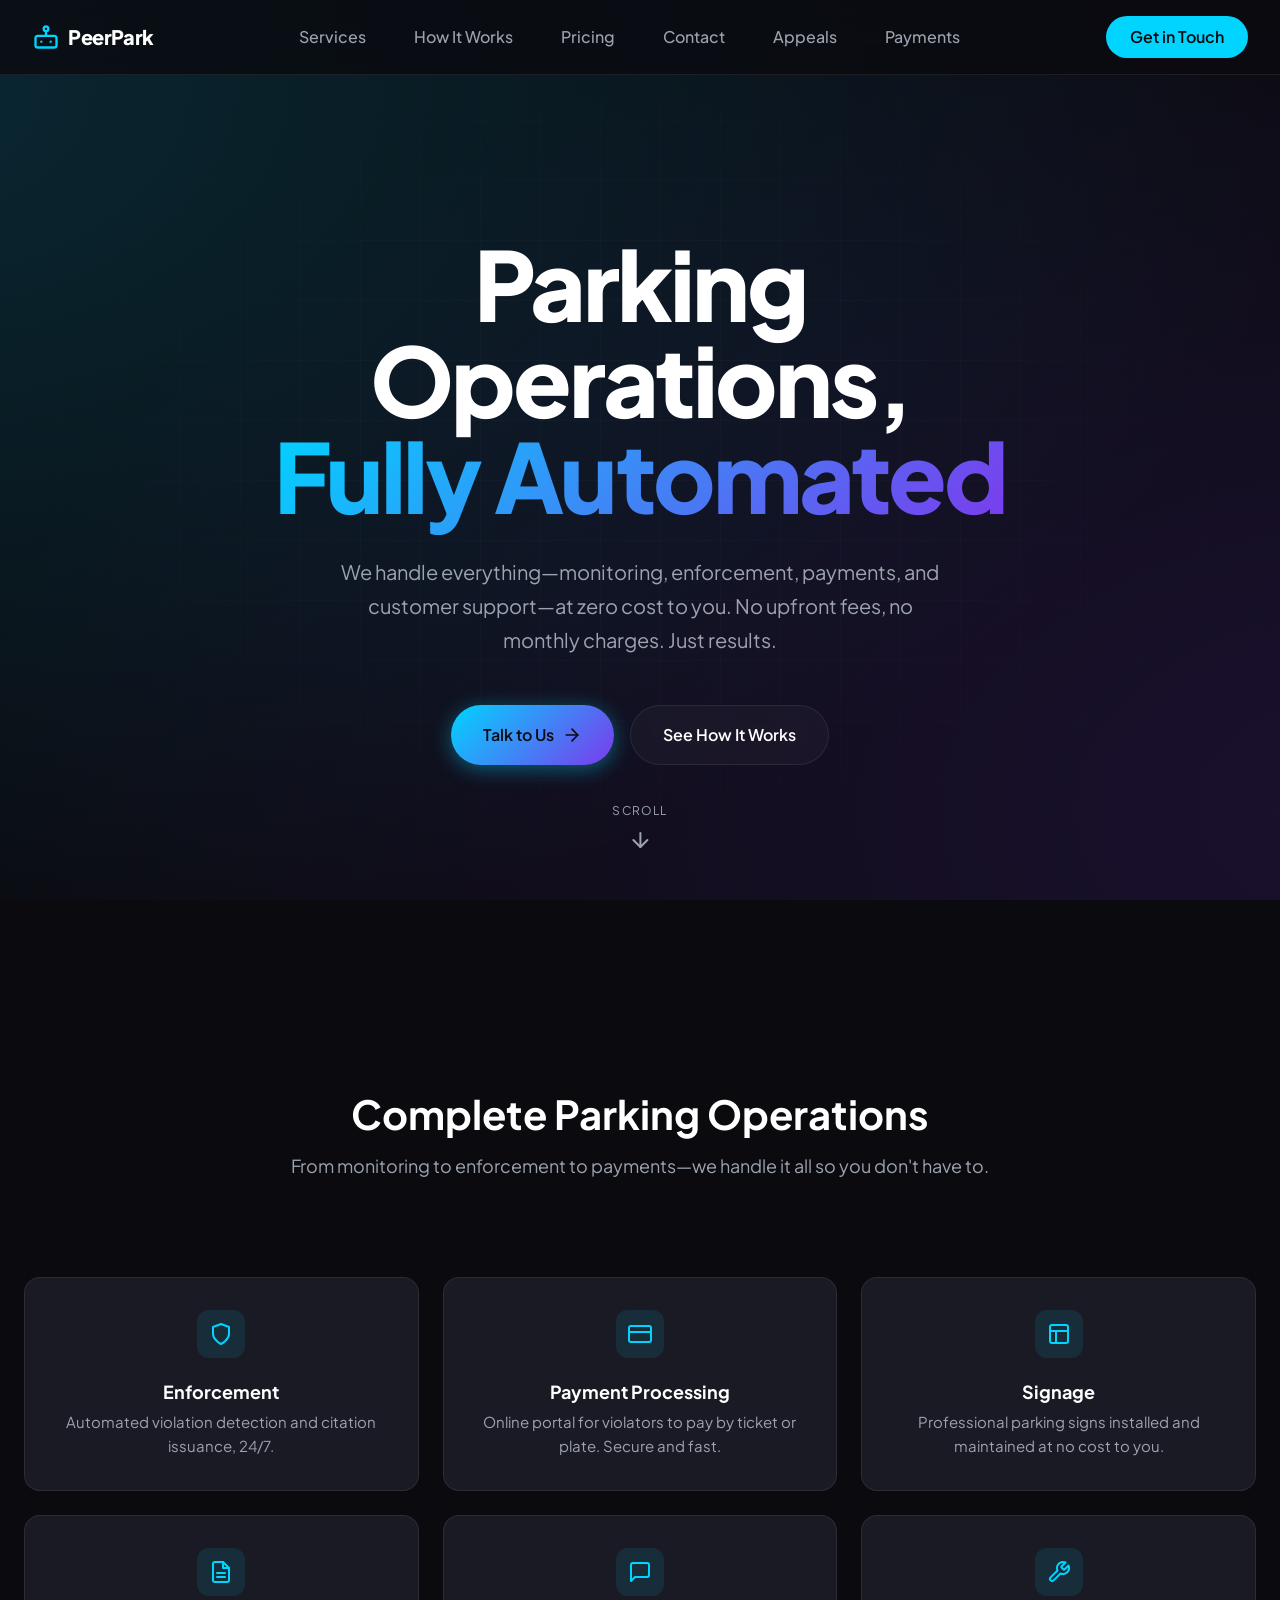
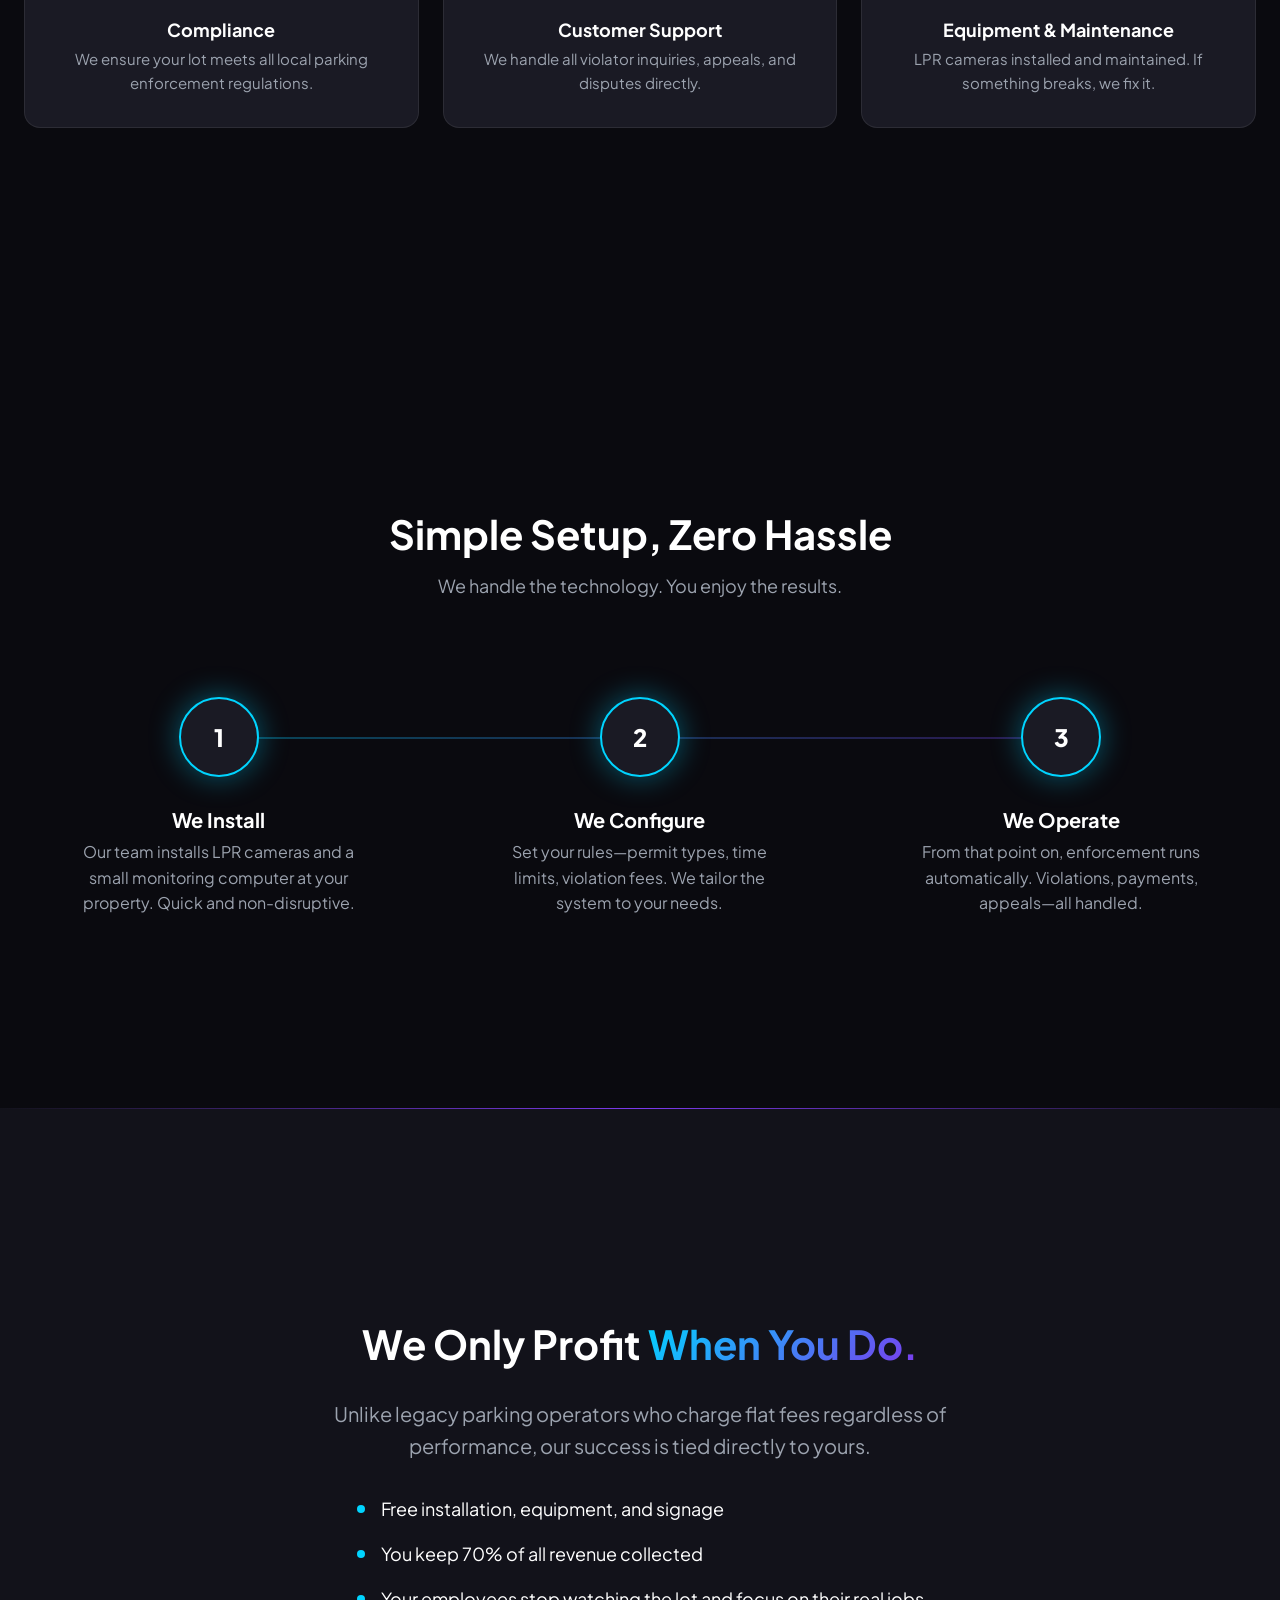
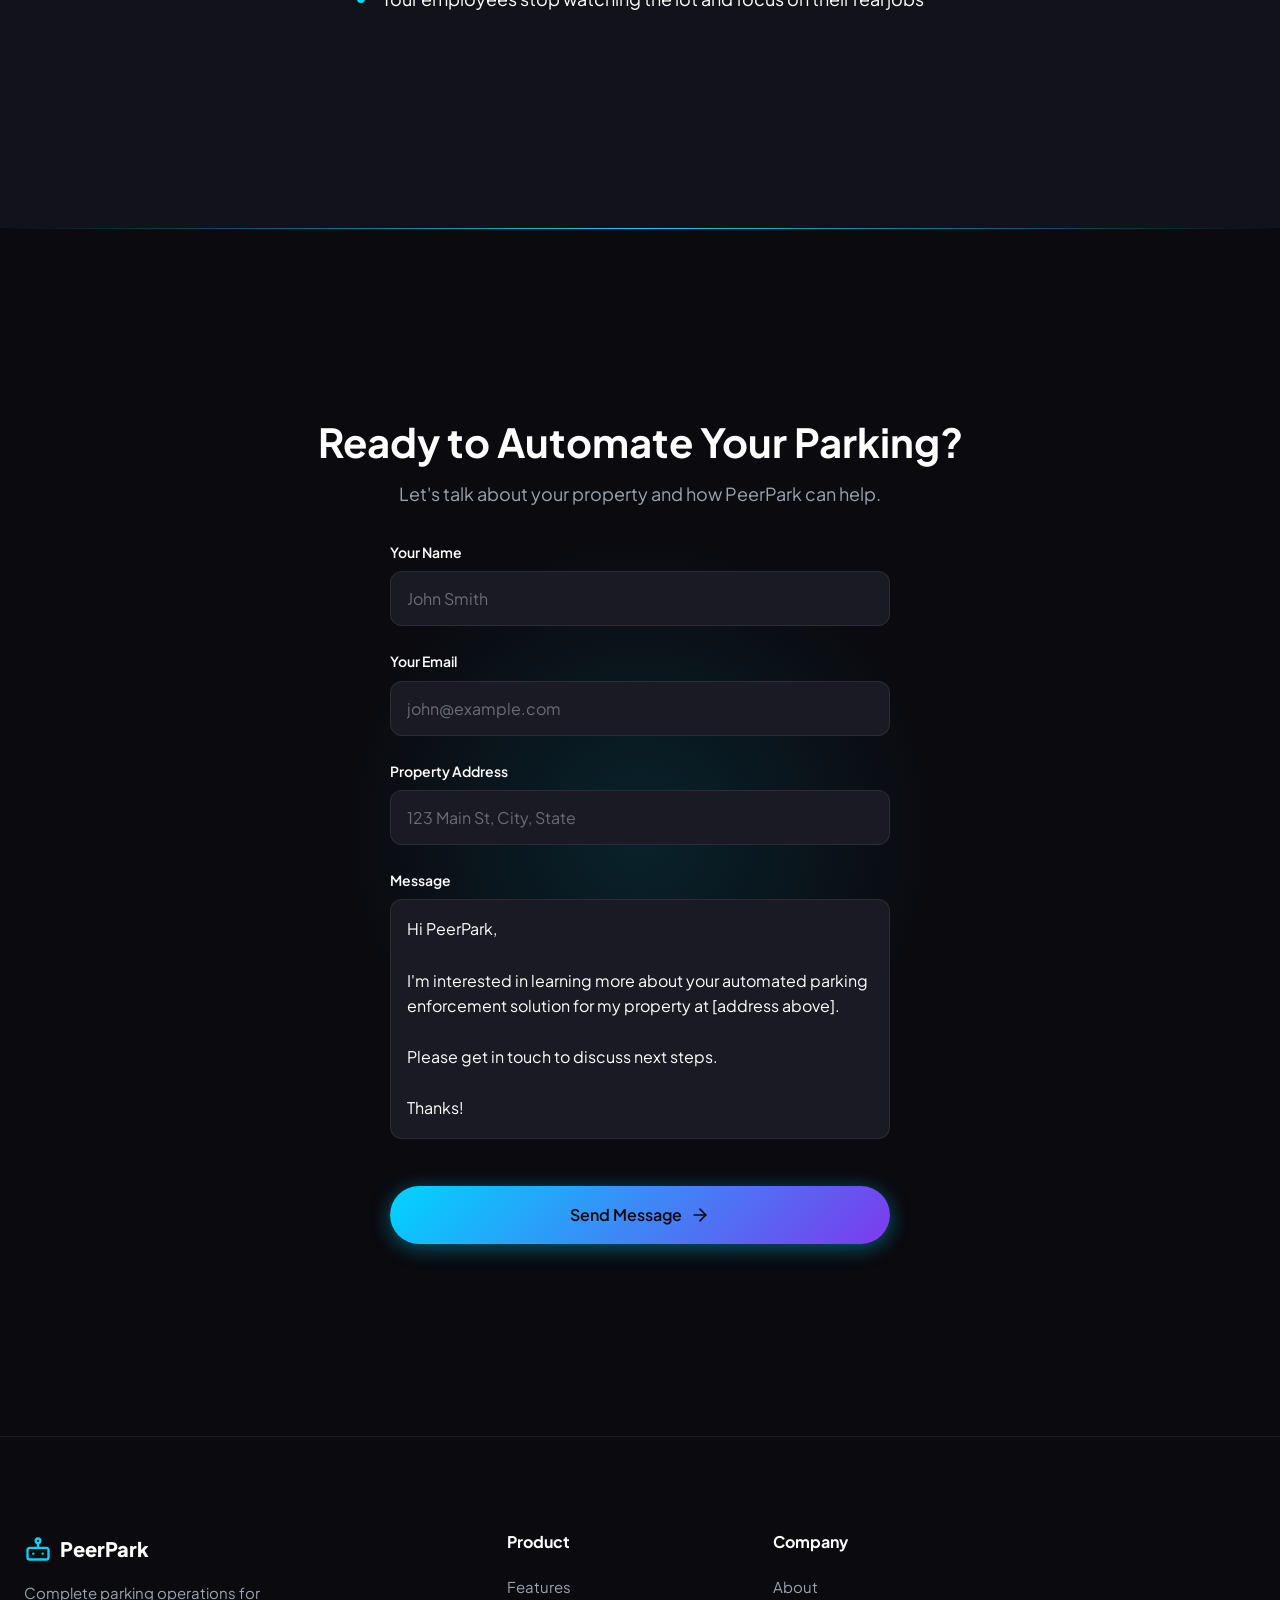
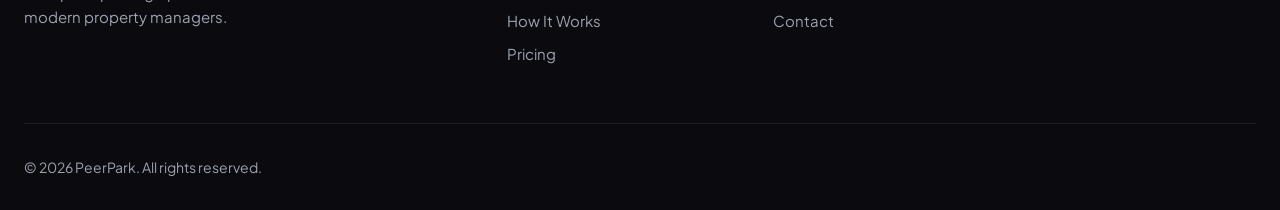
==== public/index.html @ 8640390b "Initial site import" ====
<!DOCTYPE html>
<html lang="en">

<head>
  <meta charset="UTF-8">
  <meta name="viewport" content="width=device-width, initial-scale=1.0">
  <meta name="description"
    content="PeerPark handles complete parking operations for property managers. From LPR monitoring and enforcement to payment processing and customer support—all at zero upfront cost.">
  <title>PeerPark | Parking Operations, Fully Managed</title>

  <link rel="preconnect" href="https://fonts.googleapis.com">
  <link rel="preconnect" href="https://fonts.gstatic.com" crossorigin>
  <link href="https://fonts.googleapis.com/css2?family=Plus+Jakarta+Sans:wght@400;500;600;700;800&display=swap"
    rel="stylesheet">

  <link rel="stylesheet" href="index.css">
</head>

<body>
  <!-- ===== NAVIGATION ===== -->
  <nav class="navbar" role="navigation" aria-label="Main navigation">
    <div class="navbar__inner">
      <a href="#" class="navbar__logo">
        <svg xmlns="http://www.w3.org/2000/svg" width="24" height="24" viewBox="0 0 24 24" fill="none"
          stroke="currentColor" stroke-width="2" stroke-linecap="round" stroke-linejoin="round">
          <rect x="3" y="11" width="18" height="10" rx="2" />
          <circle cx="12" cy="5" r="2" />
          <path d="M12 7v4" />
          <line x1="8" x2="8" y1="16" y2="16" />
          <line x1="16" x2="16" y1="16" y2="16" />
        </svg>
        PeerPark
      </a>

      <ul class="navbar__links">
        <li><a href="#services" class="navbar__link">Services</a></li>
        <li><a href="#how-it-works" class="navbar__link">How It Works</a></li>
        <li><a href="#value" class="navbar__link">Pricing</a></li>
        <li><a href="#contact" class="navbar__link">Contact</a></li>
        <li><a href="appeals.html" class="navbar__link">Appeals</a></li>
        <li><a href="payments.html" class="navbar__link">Payments</a></li>
      </ul>

      <a href="#contact" class="navbar__cta">Get in Touch</a>

      <button class="navbar__menu-toggle" aria-label="Toggle menu">
        <span></span>
        <span></span>
        <span></span>
      </button>
    </div>
  </nav>

  <!-- ===== HERO SECTION ===== -->
  <section class="hero" id="hero">
    <div class="hero__bg">
      <div class="hero__bg-grid"></div>
    </div>

    <div class="hero__content">
      <h1 class="hero__title">
        Parking Operations,<br>
        <span class="gradient-text">Fully Automated</span>
      </h1>

      <p class="hero__description">
        We handle everything—monitoring, enforcement, payments, and customer support—at zero cost to you. No upfront
        fees, no monthly charges. Just results.
      </p>

      <div class="hero__actions">
        <a href="#contact" class="btn btn--primary">
          Talk to Us
          <svg xmlns="http://www.w3.org/2000/svg" width="24" height="24" viewBox="0 0 24 24" fill="none"
            stroke="currentColor" stroke-width="2" stroke-linecap="round" stroke-linejoin="round">
            <path d="M5 12h14" />
            <path d="m12 5 7 7-7 7" />
          </svg>
        </a>
        <a href="#how-it-works" class="btn btn--secondary">
          See How It Works
        </a>
      </div>
    </div>

    <div class="hero__scroll">
      <span>Scroll</span>
      <svg xmlns="http://www.w3.org/2000/svg" width="24" height="24" viewBox="0 0 24 24" fill="none"
        stroke="currentColor" stroke-width="2" stroke-linecap="round" stroke-linejoin="round">
        <path d="M12 5v14" />
        <path d="m19 12-7 7-7-7" />
      </svg>
    </div>
  </section> <!-- ===== WHAT WE HANDLE SECTION ===== -->
  <section class="services section" id="services">
    <div class="container">
      <div class="services__header">
        <h2>Complete Parking Operations</h2>
        <p>From monitoring to enforcement to payments—we handle it all so you don't have to.</p>
      </div>

      <div class="services__grid">
        <div class="service-item">
          <div class="service-item__icon">
            <svg xmlns="http://www.w3.org/2000/svg" width="24" height="24" viewBox="0 0 24 24" fill="none"
              stroke="currentColor" stroke-width="2" stroke-linecap="round" stroke-linejoin="round">
              <path d="M12 22s8-4 8-10V5l-8-3-8 3v7c0 6 8 10 8 10z" />
            </svg>
          </div>
          <h3 class="service-item__title">Enforcement</h3>
          <p class="service-item__description">Automated violation detection and citation issuance, 24/7.</p>
        </div>

        <div class="service-item">
          <div class="service-item__icon">
            <svg xmlns="http://www.w3.org/2000/svg" width="24" height="24" viewBox="0 0 24 24" fill="none"
              stroke="currentColor" stroke-width="2" stroke-linecap="round" stroke-linejoin="round">
              <rect x="1" y="4" width="22" height="16" rx="2" />
              <line x1="1" x2="23" y1="10" y2="10" />
            </svg>
          </div>
          <h3 class="service-item__title">Payment Processing</h3>
          <p class="service-item__description">Online portal for violators to pay by ticket or plate. Secure and fast.
          </p>
        </div>

        <div class="service-item">
          <div class="service-item__icon">
            <svg xmlns="http://www.w3.org/2000/svg" width="24" height="24" viewBox="0 0 24 24" fill="none"
              stroke="currentColor" stroke-width="2" stroke-linecap="round" stroke-linejoin="round">
              <rect x="3" y="3" width="18" height="18" rx="2" />
              <path d="M3 9h18" />
              <path d="M9 21V9" />
            </svg>
          </div>
          <h3 class="service-item__title">Signage</h3>
          <p class="service-item__description">Professional parking signs installed and maintained at no cost to you.
          </p>
        </div>

        <div class="service-item">
          <div class="service-item__icon">
            <svg xmlns="http://www.w3.org/2000/svg" width="24" height="24" viewBox="0 0 24 24" fill="none"
              stroke="currentColor" stroke-width="2" stroke-linecap="round" stroke-linejoin="round">
              <path d="M14 2H6a2 2 0 0 0-2 2v16a2 2 0 0 0 2 2h12a2 2 0 0 0 2-2V8z" />
              <polyline points="14 2 14 8 20 8" />
              <line x1="16" x2="8" y1="13" y2="13" />
              <line x1="16" x2="8" y1="17" y2="17" />
            </svg>
          </div>
          <h3 class="service-item__title">Compliance</h3>
          <p class="service-item__description">We ensure your lot meets all local parking enforcement regulations.</p>
        </div>

        <div class="service-item">
          <div class="service-item__icon">
            <svg xmlns="http://www.w3.org/2000/svg" width="24" height="24" viewBox="0 0 24 24" fill="none"
              stroke="currentColor" stroke-width="2" stroke-linecap="round" stroke-linejoin="round">
              <path d="M21 15a2 2 0 0 1-2 2H7l-4 4V5a2 2 0 0 1 2-2h14a2 2 0 0 1 2 2z" />
            </svg>
          </div>
          <h3 class="service-item__title">Customer Support</h3>
          <p class="service-item__description">We handle all violator inquiries, appeals, and disputes directly.</p>
        </div>

        <div class="service-item">
          <div class="service-item__icon">
            <svg xmlns="http://www.w3.org/2000/svg" width="24" height="24" viewBox="0 0 24 24" fill="none"
              stroke="currentColor" stroke-width="2" stroke-linecap="round" stroke-linejoin="round">
              <path
                d="M14.7 6.3a1 1 0 0 0 0 1.4l1.6 1.6a1 1 0 0 0 1.4 0l3.77-3.77a6 6 0 0 1-7.94 7.94l-6.91 6.91a2.12 2.12 0 0 1-3-3l6.91-6.91a6 6 0 0 1 7.94-7.94l-3.76 3.76z" />
            </svg>
          </div>
          <h3 class="service-item__title">Equipment & Maintenance</h3>
          <p class="service-item__description">LPR cameras installed and maintained. If something breaks, we fix it.</p>
        </div>
      </div>
    </div>
  </section>
  <!-- ===== HOW IT WORKS ===== -->
  <section class="how-it-works section" id="how-it-works">
    <div class="container">
      <div class="how-it-works__header">
        <h2>Simple Setup, Zero Hassle</h2>
        <p>We handle the technology. You enjoy the results.</p>
      </div>

      <div class="how-it-works__steps">
        <div class="step">
          <div class="step__number">1</div>
          <h3 class="step__title">We Install</h3>
          <p class="step__description">
            Our team installs LPR cameras and a small monitoring computer at your property. Quick and non-disruptive.
          </p>
        </div>

        <div class="step">
          <div class="step__number">2</div>
          <h3 class="step__title">We Configure</h3>
          <p class="step__description">
            Set your rules—permit types, time limits, violation fees. We tailor the system to your needs.
          </p>
        </div>

        <div class="step">
          <div class="step__number">3</div>
          <h3 class="step__title">We Operate</h3>
          <p class="step__description">
            From that point on, enforcement runs automatically. Violations, payments, appeals—all handled.
          </p>
        </div>
      </div>
    </div>
  </section>



  <!-- ===== BUSINESS MODEL SECTION ===== -->
  <section class="value-prop section" id="value">
    <div class="container">
      <div class="value-prop__center">
        <h2>We Only Profit <span class="gradient-text">When You Do.</span></h2>
        <p class="value-prop__lead">
          Unlike legacy parking operators who charge flat fees regardless of performance, our success is tied directly
          to yours.
        </p>
        <ul class="value-prop__bullets">
          <li>Free installation, equipment, and signage</li>
          <li>You keep 70% of all revenue collected</li>
          <li>Your employees stop watching the lot and focus on their real jobs</li>
        </ul>
      </div>
    </div>
  </section>

  <!-- ===== CTA SECTION ===== -->
  <section class="cta section" id="contact">
    <div class="container">
      <div class="cta__content">
        <h2>Ready to Automate Your Parking?</h2>
        <p>Let's talk about your property and how PeerPark can help.</p>

        <form class="contact-form" action="https://formsubmit.co/team@ktsmedia.org" method="POST">
          <input type="hidden" name="_subject" value="New PeerPark Interest">
          <input type="hidden" name="_captcha" value="false">
          <input type="text" name="_honey" style="display:none">

          <div class="contact-form__group">
            <label for="name" class="contact-form__label">Your Name</label>
            <input type="text" id="name" name="name" class="contact-form__input" required placeholder="John Smith">
          </div>

          <div class="contact-form__group">
            <label for="email" class="contact-form__label">Your Email</label>
            <input type="email" id="email" name="email" class="contact-form__input" required
              placeholder="john@example.com">
          </div>

          <div class="contact-form__group">
            <label for="address" class="contact-form__label">Property Address</label>
            <input type="text" id="address" name="address" class="contact-form__input" required
              placeholder="123 Main St, City, State">
          </div>

          <div class="contact-form__group">
            <label for="message" class="contact-form__label">Message</label>
            <textarea id="message" name="message" class="contact-form__textarea" rows="4">Hi PeerPark,

I'm interested in learning more about your automated parking enforcement solution for my property at [address above].

Please get in touch to discuss next steps.

Thanks!</textarea>
          </div>

          <button type="submit" class="btn btn--primary contact-form__submit">
            Send Message
            <svg xmlns="http://www.w3.org/2000/svg" width="24" height="24" viewBox="0 0 24 24" fill="none"
              stroke="currentColor" stroke-width="2" stroke-linecap="round" stroke-linejoin="round">
              <path d="M5 12h14" />
              <path d="m12 5 7 7-7 7" />
            </svg>
          </button>
        </form>
      </div>
    </div>
  </section>

  <!-- ===== FOOTER ===== -->
  <footer class="footer">
    <div class="container">
      <div class="footer__content">
        <div class="footer__brand">
          <div class="footer__logo">
            <svg xmlns="http://www.w3.org/2000/svg" width="24" height="24" viewBox="0 0 24 24" fill="none"
              stroke="currentColor" stroke-width="2" stroke-linecap="round" stroke-linejoin="round">
              <rect x="3" y="11" width="18" height="10" rx="2" />
              <circle cx="12" cy="5" r="2" />
              <path d="M12 7v4" />
              <line x1="8" x2="8" y1="16" y2="16" />
              <line x1="16" x2="16" y1="16" y2="16" />
            </svg>
            PeerPark
          </div>
          <p class="footer__description">
            Complete parking operations for modern property managers.
          </p>
        </div>

        <div class="footer__column">
          <h4>Product</h4>
          <ul class="footer__links">
            <li><a href="#features">Features</a></li>
            <li><a href="#how-it-works">How It Works</a></li>
            <li><a href="#">Pricing</a></li>
          </ul>
        </div>

        <div class="footer__column">
          <h4>Company</h4>
          <ul class="footer__links">
            <li><a href="#">About</a></li>
            <li><a href="#contact">Contact</a></li>
          </ul>
        </div>
      </div>

      <div class="footer__bottom">
        <p>&copy; 2026 PeerPark. All rights reserved.</p>
      </div>
    </div>
  </footer>
</body>

</html>
---- public/index.css ----
:root {
  /* ===== BOLD DESIGN SYSTEM: PeerPark ===== */

  /* Color Palette: Deep Dark + Electric Accents */
  --color-dark: #0A0A0F;
  --color-dark-surface: #12121A;
  --color-dark-elevated: #1A1A24;
  --color-accent: #00D4FF;
  --color-accent-glow: rgba(0, 212, 255, 0.4);
  --color-accent-secondary: #7C3AED;
  --color-gradient-start: #00D4FF;
  --color-gradient-end: #7C3AED;
  --color-text: #FFFFFF;
  --color-text-muted: #9CA3AF;
  --color-border: rgba(255, 255, 255, 0.08);
  --color-glass: rgba(255, 255, 255, 0.03);

  /* Typography */
  --font-family: 'Plus Jakarta Sans', system-ui, -apple-system, sans-serif;
  --font-size-base: 1rem;
  --font-size-lg: 1.125rem;
  --font-size-xl: 1.25rem;
  --font-size-2xl: 1.5rem;
  --font-size-3xl: 2rem;
  --font-size-4xl: 2.5rem;
  --font-size-5xl: 3.5rem;
  --font-size-6xl: 4.5rem;
  --font-size-hero: clamp(3rem, 8vw, 6rem);
  --line-height-tight: 1.1;
  --line-height-body: 1.6;

  /* Spacing */
  --space-xs: 0.25rem;
  --space-sm: 0.5rem;
  --space-md: 1rem;
  --space-lg: 1.5rem;
  --space-xl: 2rem;
  --space-2xl: 3rem;
  --space-3xl: 4rem;
  --space-4xl: 6rem;
  --space-5xl: 8rem;
  --space-6xl: 12rem;

  /* Effects */
  --shadow-glow: 0 0 60px var(--color-accent-glow);
  --shadow-card: 0 8px 32px rgba(0, 0, 0, 0.4);
  --radius-sm: 0.5rem;
  --radius-md: 0.75rem;
  --radius-lg: 1rem;
  --radius-xl: 1.5rem;
  --radius-full: 9999px;

  /* Transitions */
  --transition-fast: 150ms cubic-bezier(0.4, 0, 0.2, 1);
  --transition-base: 250ms cubic-bezier(0.4, 0, 0.2, 1);
  --transition-slow: 400ms cubic-bezier(0.4, 0, 0.2, 1);
}

/* ===== BASE RESET ===== */
*,
*::before,
*::after {
  box-sizing: border-box;
  margin: 0;
  padding: 0;
}

html {
  scroll-behavior: smooth;
  -webkit-font-smoothing: antialiased;
}

body {
  font-family: var(--font-family);
  font-size: var(--font-size-base);
  line-height: var(--line-height-body);
  color: var(--color-text);
  background: var(--color-dark);
  min-height: 100vh;
  overflow-x: hidden;
}

a {
  color: inherit;
  text-decoration: none;
}

button {
  font: inherit;
  cursor: pointer;
  border: none;
  background: none;
}

img {
  display: block;
  max-width: 100%;
}

/* ===== TYPOGRAPHY ===== */
h1,
h2,
h3,
h4 {
  font-weight: 700;
  line-height: var(--line-height-tight);
  color: var(--color-text);
}

.gradient-text {
  background: linear-gradient(135deg, var(--color-gradient-start), var(--color-gradient-end));
  -webkit-background-clip: text;
  -webkit-text-fill-color: transparent;
  background-clip: text;
}

/* ===== LAYOUT ===== */
.container {
  width: 100%;
  max-width: 1280px;
  margin: 0 auto;
  padding: 0 var(--space-lg);
}

.section {
  padding: var(--space-6xl) 0;
  position: relative;
  min-height: 80vh;
  display: flex;
  align-items: center;
}

/* ===== NAVIGATION ===== */
.navbar {
  position: fixed;
  top: 0;
  left: 0;
  right: 0;
  z-index: 100;
  padding: var(--space-md) var(--space-xl);
  background: rgba(10, 10, 15, 0.8);
  backdrop-filter: blur(20px);
  border-bottom: 1px solid var(--color-border);
}

.navbar__inner {
  display: flex;
  align-items: center;
  justify-content: space-between;
  max-width: 1280px;
  margin: 0 auto;
}

.navbar__logo {
  display: flex;
  align-items: center;
  gap: var(--space-sm);
  font-size: var(--font-size-xl);
  font-weight: 800;
  letter-spacing: -0.02em;
}

.navbar__logo svg {
  width: 28px;
  height: 28px;
  color: var(--color-accent);
}

.navbar__links {
  display: flex;
  gap: var(--space-2xl);
  list-style: none;
}

.navbar__link {
  font-weight: 500;
  color: var(--color-text-muted);
  transition: color var(--transition-base);
  cursor: pointer;
}

.navbar__link:hover {
  color: var(--color-text);
}

.navbar__cta {
  padding: var(--space-sm) var(--space-lg);
  font-weight: 600;
  color: var(--color-dark);
  background: var(--color-accent);
  border-radius: var(--radius-full);
  transition: all var(--transition-base);
}

.navbar__cta:hover {
  box-shadow: var(--shadow-glow);
  transform: translateY(-2px);
}

/* Mobile menu */
.navbar__menu-toggle {
  display: none;
  flex-direction: column;
  gap: 5px;
  cursor: pointer;
}

.navbar__menu-toggle span {
  width: 24px;
  height: 2px;
  background: var(--color-text);
}

/* ===== HERO SECTION ===== */
.hero {
  min-height: 100vh;
  display: flex;
  align-items: center;
  justify-content: center;
  text-align: center;
  padding-top: 100px;
  position: relative;
  overflow: hidden;
}

/* Animated background */
.hero__bg {
  position: absolute;
  inset: 0;
  z-index: -1;
}

.hero__bg::before {
  content: '';
  position: absolute;
  top: -50%;
  left: -50%;
  width: 200%;
  height: 200%;
  background:
    radial-gradient(ellipse at 20% 30%, rgba(0, 212, 255, 0.15) 0%, transparent 50%),
    radial-gradient(ellipse at 80% 70%, rgba(124, 58, 237, 0.15) 0%, transparent 50%);
  animation: aurora 15s ease-in-out infinite;
}

@keyframes aurora {

  0%,
  100% {
    transform: rotate(0deg) scale(1);
  }

  50% {
    transform: rotate(180deg) scale(1.2);
  }
}

.hero__bg-grid {
  position: absolute;
  inset: 0;
  background-image:
    linear-gradient(rgba(255, 255, 255, 0.02) 1px, transparent 1px),
    linear-gradient(90deg, rgba(255, 255, 255, 0.02) 1px, transparent 1px);
  background-size: 60px 60px;
  mask-image: radial-gradient(ellipse at center, black 30%, transparent 80%);
}

.hero__content {
  max-width: 900px;
  padding: 0 var(--space-lg);
}

.hero__eyebrow {
  display: inline-flex;
  align-items: center;
  gap: var(--space-sm);
  padding: var(--space-xs) var(--space-md);
  margin-bottom: var(--space-xl);
  font-size: 0.875rem;
  font-weight: 600;
  text-transform: uppercase;
  letter-spacing: 0.1em;
  color: var(--color-accent);
  background: rgba(0, 212, 255, 0.1);
  border: 1px solid rgba(0, 212, 255, 0.2);
  border-radius: var(--radius-full);
}

.hero__title {
  font-size: var(--font-size-hero);
  font-weight: 800;
  letter-spacing: -0.03em;
  margin-bottom: var(--space-xl);
  line-height: 1;
}

.hero__description {
  font-size: var(--font-size-xl);
  color: var(--color-text-muted);
  max-width: 600px;
  margin: 0 auto var(--space-2xl);
  line-height: 1.7;
}

.hero__actions {
  display: flex;
  gap: var(--space-md);
  justify-content: center;
  flex-wrap: wrap;
}

.btn {
  display: inline-flex;
  align-items: center;
  gap: var(--space-sm);
  padding: var(--space-md) var(--space-xl);
  font-weight: 600;
  font-size: var(--font-size-base);
  border-radius: var(--radius-full);
  transition: all var(--transition-base);
  cursor: pointer;
}

.btn--primary {
  color: var(--color-dark);
  background: linear-gradient(135deg, var(--color-gradient-start), var(--color-gradient-end));
  box-shadow: 0 4px 20px var(--color-accent-glow);
}

.btn--primary:hover {
  transform: translateY(-3px);
  box-shadow: 0 8px 30px var(--color-accent-glow);
}

.btn--secondary {
  color: var(--color-text);
  background: var(--color-glass);
  border: 1px solid var(--color-border);
  backdrop-filter: blur(10px);
}

.btn--secondary:hover {
  background: rgba(255, 255, 255, 0.08);
  border-color: rgba(255, 255, 255, 0.2);
}

.btn svg {
  width: 20px;
  height: 20px;
}

/* Scroll indicator */
.hero__scroll {
  position: absolute;
  bottom: var(--space-2xl);
  left: 50%;
  transform: translateX(-50%);
  display: flex;
  flex-direction: column;
  align-items: center;
  gap: var(--space-sm);
  color: var(--color-text-muted);
  font-size: 0.75rem;
  text-transform: uppercase;
  letter-spacing: 0.1em;
  animation: bounce 2s infinite;
}

@keyframes bounce {

  0%,
  100% {
    transform: translateX(-50%) translateY(0);
  }

  50% {
    transform: translateX(-50%) translateY(10px);
  }
}

.hero__scroll svg {
  width: 24px;
  height: 24px;
}

/* ===== FEATURES SECTION ===== */
.features {
  background: var(--color-dark-surface);
  position: relative;
}

.features::before {
  content: '';
  position: absolute;
  top: 0;
  left: 0;
  right: 0;
  height: 1px;
  background: linear-gradient(90deg, transparent, var(--color-accent), transparent);
}

.features__header {
  text-align: center;
  max-width: 700px;
  margin: 0 auto var(--space-4xl);
}

.features__header h2 {
  font-size: var(--font-size-4xl);
  margin-bottom: var(--space-md);
}

.features__header p {
  color: var(--color-text-muted);
  font-size: var(--font-size-lg);
}

.features__grid {
  display: grid;
  grid-template-columns: repeat(3, 1fr);
  gap: var(--space-lg);
}

.feature-card {
  padding: var(--space-2xl);
  background: var(--color-glass);
  border: 1px solid var(--color-border);
  border-radius: var(--radius-xl);
  transition: all var(--transition-slow);
  cursor: pointer;
  position: relative;
  overflow: hidden;
}

.feature-card::before {
  content: '';
  position: absolute;
  inset: 0;
  background: linear-gradient(135deg, rgba(0, 212, 255, 0.05), rgba(124, 58, 237, 0.05));
  opacity: 0;
  transition: opacity var(--transition-slow);
}

.feature-card:hover {
  border-color: rgba(0, 212, 255, 0.3);
  transform: translateY(-8px);
  box-shadow: 0 20px 40px rgba(0, 0, 0, 0.3);
}

.feature-card:hover::before {
  opacity: 1;
}

.feature-card__icon {
  width: 56px;
  height: 56px;
  display: flex;
  align-items: center;
  justify-content: center;
  margin-bottom: var(--space-lg);
  background: linear-gradient(135deg, var(--color-gradient-start), var(--color-gradient-end));
  border-radius: var(--radius-lg);
  position: relative;
  z-index: 1;
}

.feature-card__icon svg {
  width: 28px;
  height: 28px;
  color: var(--color-dark);
}

.feature-card__title {
  font-size: var(--font-size-xl);
  margin-bottom: var(--space-sm);
  position: relative;
  z-index: 1;
}

.feature-card__description {
  color: var(--color-text-muted);
  font-size: 0.9375rem;
  position: relative;
  z-index: 1;
}

/* ===== HOW IT WORKS ===== */
.how-it-works {
  background: var(--color-dark);
}

.how-it-works__header {
  text-align: center;
  margin-bottom: var(--space-4xl);
}

.how-it-works__header h2 {
  font-size: var(--font-size-4xl);
  margin-bottom: var(--space-md);
}

.how-it-works__header p {
  color: var(--color-text-muted);
  font-size: var(--font-size-lg);
}

.how-it-works__steps {
  display: grid;
  grid-template-columns: repeat(3, 1fr);
  gap: var(--space-xl);
  position: relative;
}

/* Connecting line */
.how-it-works__steps::before {
  content: '';
  position: absolute;
  top: 40px;
  left: 15%;
  right: 15%;
  height: 2px;
  background: linear-gradient(90deg, var(--color-accent), var(--color-accent-secondary));
  opacity: 0.3;
}

.step {
  text-align: center;
  position: relative;
}

.step__number {
  width: 80px;
  height: 80px;
  display: flex;
  align-items: center;
  justify-content: center;
  margin: 0 auto var(--space-xl);
  font-size: var(--font-size-2xl);
  font-weight: 800;
  background: var(--color-dark-elevated);
  border: 2px solid var(--color-accent);
  border-radius: 50%;
  box-shadow: 0 0 30px var(--color-accent-glow);
  position: relative;
  z-index: 1;
}

.step__title {
  font-size: var(--font-size-xl);
  margin-bottom: var(--space-sm);
}

.step__description {
  color: var(--color-text-muted);
  max-width: 280px;
  margin: 0 auto;
}

/* ===== VALUE PROPOSITION SECTION ===== */
.value-prop {
  background: var(--color-dark-surface);
  position: relative;
  overflow: hidden;
}

.value-prop::before {
  content: '';
  position: absolute;
  top: 0;
  left: 0;
  right: 0;
  height: 1px;
  background: linear-gradient(90deg, transparent, var(--color-accent-secondary), transparent);
}

.value-prop__center {
  text-align: center;
  max-width: 700px;
  margin: 0 auto;
}

.value-prop__center h2 {
  font-size: var(--font-size-4xl);
  margin-bottom: var(--space-xl);
}

.value-prop__lead {
  font-size: var(--font-size-xl);
  color: var(--color-text-muted);
  margin-bottom: var(--space-xl);
  line-height: 1.6;
}

.value-prop__bullets {
  list-style: none;
  display: inline-flex;
  flex-direction: column;
  gap: var(--space-md);
  text-align: left;
}

.value-prop__bullets li {
  display: flex;
  align-items: center;
  gap: var(--space-md);
  font-size: var(--font-size-lg);
  color: var(--color-text);
}

.value-prop__bullets li::before {
  content: '';
  width: 8px;
  height: 8px;
  background: var(--color-accent);
  border-radius: 50%;
  flex-shrink: 0;
}

/* ===== SERVICES (WHAT WE HANDLE) SECTION ===== */
.services {
  background: var(--color-dark);
}

.services__header {
  text-align: center;
  margin-bottom: var(--space-4xl);
}

.services__header h2 {
  font-size: var(--font-size-4xl);
  margin-bottom: var(--space-md);
}

.services__header p {
  color: var(--color-text-muted);
  font-size: var(--font-size-lg);
}

.services__grid {
  display: grid;
  grid-template-columns: repeat(3, 1fr);
  gap: var(--space-lg);
}

.service-item {
  padding: var(--space-xl);
  background: var(--color-dark-elevated);
  border: 1px solid var(--color-border);
  border-radius: var(--radius-lg);
  text-align: center;
  transition: all var(--transition-base);
}

.service-item:hover {
  border-color: rgba(0, 212, 255, 0.3);
  transform: translateY(-4px);
}

.service-item__icon {
  width: 48px;
  height: 48px;
  display: flex;
  align-items: center;
  justify-content: center;
  margin: 0 auto var(--space-lg);
  color: var(--color-accent);
  background: rgba(0, 212, 255, 0.1);
  border-radius: var(--radius-md);
}

.service-item__icon svg {
  width: 24px;
  height: 24px;
}

.service-item__title {
  font-size: var(--font-size-lg);
  margin-bottom: var(--space-sm);
}

.service-item__description {
  color: var(--color-text-muted);
  font-size: 0.9375rem;
}

/* ===== CTA SECTION ===== */
.cta {
  background: var(--color-dark);
  text-align: center;
  position: relative;
  overflow: hidden;
}

.cta::before {
  content: '';
  position: absolute;
  top: 0;
  left: 0;
  right: 0;
  height: 1px;
  background: linear-gradient(90deg, transparent, var(--color-accent), transparent);
}

.cta::after {
  content: '';
  position: absolute;
  top: 50%;
  left: 50%;
  transform: translate(-50%, -50%);
  width: 600px;
  height: 600px;
  background: radial-gradient(circle, var(--color-accent-glow) 0%, transparent 70%);
  opacity: 0.3;
}

.cta__content {
  position: relative;
  z-index: 1;
}

.cta h2 {
  font-size: var(--font-size-4xl);
  margin-bottom: var(--space-md);
}

.cta p {
  color: var(--color-text-muted);
  font-size: var(--font-size-lg);
  max-width: 500px;
  margin: 0 auto var(--space-xl);
}

/* Contact Form */
.contact-form {
  max-width: 500px;
  margin: 0 auto;
  text-align: left;
}

.contact-form__group {
  margin-bottom: var(--space-lg);
}

.contact-form__label {
  display: block;
  margin-bottom: var(--space-sm);
  font-weight: 600;
  font-size: 0.875rem;
  color: var(--color-text);
}

.contact-form__input,
.contact-form__textarea {
  width: 100%;
  padding: var(--space-md);
  font-family: inherit;
  font-size: var(--font-size-base);
  color: var(--color-text);
  background: var(--color-dark-elevated);
  border: 1px solid var(--color-border);
  border-radius: var(--radius-md);
  transition: border-color var(--transition-base), box-shadow var(--transition-base);
}

.contact-form__input:focus,
.contact-form__textarea:focus {
  outline: none;
  border-color: var(--color-accent);
  box-shadow: 0 0 0 3px var(--color-accent-glow);
}

.contact-form__input::placeholder,
.contact-form__textarea::placeholder {
  color: var(--color-text-muted);
  opacity: 0.6;
}

.contact-form__textarea {
  resize: none;
  height: 240px;
  line-height: 1.6;
  overflow-y: auto;
}

.contact-form__submit {
  width: 100%;
  justify-content: center;
  margin-top: var(--space-md);
}

/* ===== PAGE HERO (for sub-pages) ===== */
.page-hero {
  background: var(--color-dark);
  padding-top: 140px;
  padding-bottom: var(--space-2xl);
  min-height: auto;
}

.page-hero__content {
  text-align: center;
  max-width: 700px;
  margin: 0 auto;
}

.page-hero__content h1 {
  font-size: var(--font-size-5xl);
  margin-bottom: var(--space-lg);
}

.page-hero__description {
  font-size: var(--font-size-xl);
  color: var(--color-text-muted);
  line-height: 1.7;
}

/* ===== FORM SECTION (for sub-pages) ===== */
.form-section {
  background: var(--color-dark);
  padding-top: 0;
  min-height: auto;
}

.form-section__content {
  max-width: 600px;
  margin: 0 auto;
}

/* ===== PAYMENT OPTIONS ===== */
.payment-options {
  display: grid;
  grid-template-columns: repeat(2, 1fr);
  gap: var(--space-2xl);
}

.payment-option {
  background: var(--color-dark-elevated);
  border: 1px solid var(--color-border);
  border-radius: var(--radius-xl);
  padding: var(--space-2xl);
  text-align: center;
}

.payment-option:hover {
  border-color: rgba(0, 212, 255, 0.3);
}

.payment-option__icon {
  width: 64px;
  height: 64px;
  display: flex;
  align-items: center;
  justify-content: center;
  margin: 0 auto var(--space-lg);
  color: var(--color-accent);
  background: rgba(0, 212, 255, 0.1);
  border-radius: var(--radius-lg);
}

.payment-option h3 {
  font-size: var(--font-size-xl);
  margin-bottom: var(--space-sm);
}

.payment-option p {
  color: var(--color-text-muted);
  margin-bottom: var(--space-xl);
}

.payment-option .contact-form {
  text-align: left;
}

.payment-option .btn {
  width: 100%;
  justify-content: center;
}

@media (max-width: 768px) {
  .payment-options {
    grid-template-columns: 1fr;
  }
}

/* ===== FOOTER ===== */
.footer {
  background: var(--color-dark);
  padding: var(--space-4xl) 0 var(--space-xl);
  border-top: 1px solid var(--color-border);
}

.footer__content {
  display: grid;
  grid-template-columns: 2fr repeat(3, 1fr);
  gap: var(--space-2xl);
  margin-bottom: var(--space-2xl);
}

.footer__brand {
  max-width: 280px;
}

.footer__logo {
  display: flex;
  align-items: center;
  gap: var(--space-sm);
  font-size: var(--font-size-xl);
  font-weight: 800;
  margin-bottom: var(--space-md);
}

.footer__logo svg {
  width: 28px;
  height: 28px;
  color: var(--color-accent);
}

.footer__description {
  color: var(--color-text-muted);
  font-size: 0.9375rem;
}

.footer__column h4 {
  font-size: var(--font-size-base);
  margin-bottom: var(--space-lg);
  color: var(--color-text);
}

.footer__links {
  list-style: none;
}

.footer__links li {
  margin-bottom: var(--space-sm);
}

.footer__links a {
  color: var(--color-text-muted);
  font-size: 0.9375rem;
  transition: color var(--transition-base);
  cursor: pointer;
}

.footer__links a:hover {
  color: var(--color-accent);
}

.footer__bottom {
  display: flex;
  justify-content: space-between;
  align-items: center;
  padding-top: var(--space-xl);
  border-top: 1px solid var(--color-border);
  font-size: 0.875rem;
  color: var(--color-text-muted);
}

.footer__social {
  display: flex;
  gap: var(--space-md);
}

.footer__social a {
  width: 40px;
  height: 40px;
  display: flex;
  align-items: center;
  justify-content: center;
  color: var(--color-text-muted);
  background: var(--color-dark-elevated);
  border-radius: var(--radius-md);
  transition: all var(--transition-base);
  cursor: pointer;
}

.footer__social a:hover {
  color: var(--color-accent);
  background: rgba(0, 212, 255, 0.1);
}

.footer__social svg {
  width: 20px;
  height: 20px;
}

/* ===== RESPONSIVE ===== */
@media (max-width: 1024px) {
  .features__grid {
    grid-template-columns: repeat(2, 1fr);
  }

  .how-it-works__steps {
    grid-template-columns: 1fr;
    gap: var(--space-3xl);
  }

  .how-it-works__steps::before {
    display: none;
  }

  .footer__content {
    grid-template-columns: 1fr 1fr;
  }
}

@media (max-width: 768px) {
  :root {
    --space-4xl: 4rem;
    --space-5xl: 5rem;
  }

  .navbar__links {
    display: none;
  }

  .navbar__menu-toggle {
    display: flex;
  }

  .hero__title {
    font-size: clamp(2.5rem, 10vw, 4rem);
  }

  .hero__description {
    font-size: var(--font-size-base);
  }

  .features__grid {
    grid-template-columns: 1fr;
  }

  .footer__content {
    grid-template-columns: 1fr;
    text-align: center;
  }

  .footer__brand {
    max-width: 100%;
    margin: 0 auto;
  }

  .footer__bottom {
    flex-direction: column;
    gap: var(--space-md);
  }
}

/* ===== ACCESSIBILITY ===== */
@media (prefers-reduced-motion: reduce) {

  *,
  *::before,
  *::after {
    animation-duration: 0.01ms !important;
    animation-iteration-count: 1 !important;
    transition-duration: 0.01ms !important;
  }

  html {
    scroll-behavior: auto;
  }
}

a:focus-visible,
button:focus-visible {
  outline: 2px solid var(--color-accent);
  outline-offset: 2px;
}
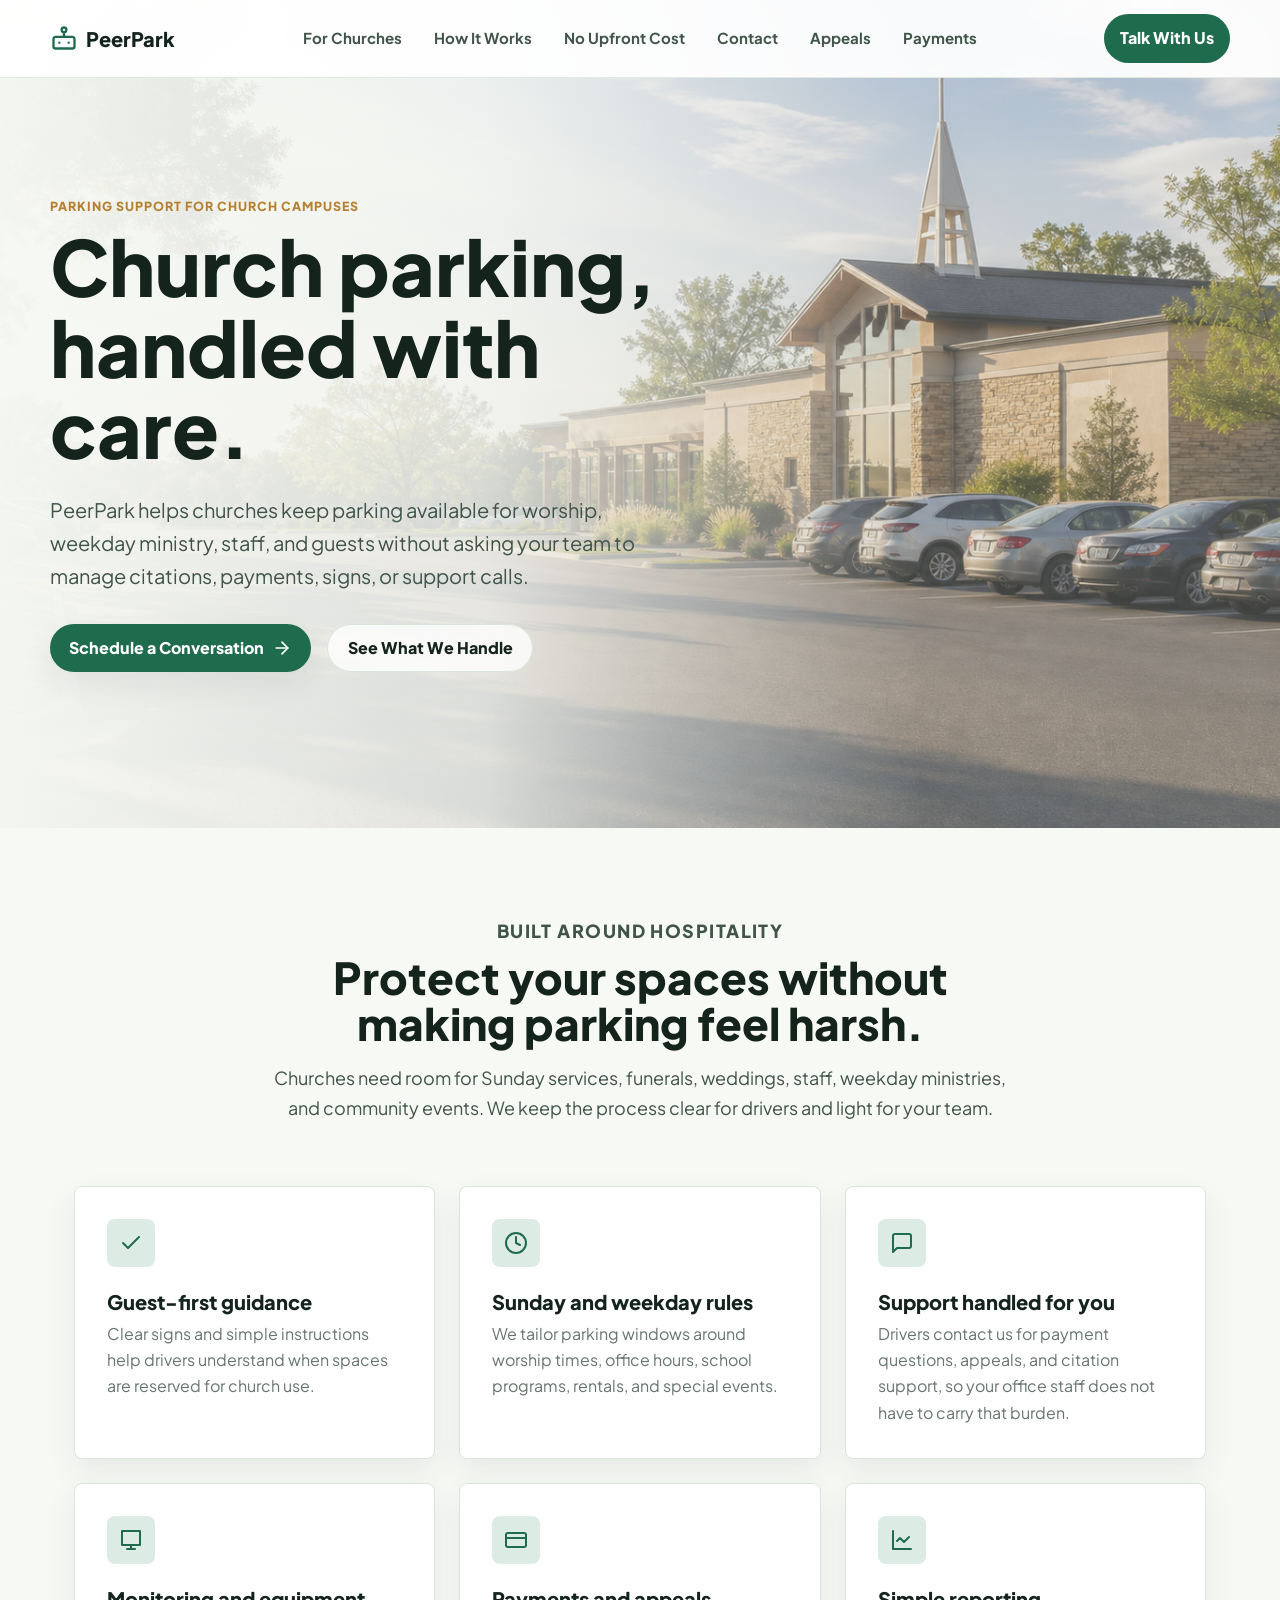
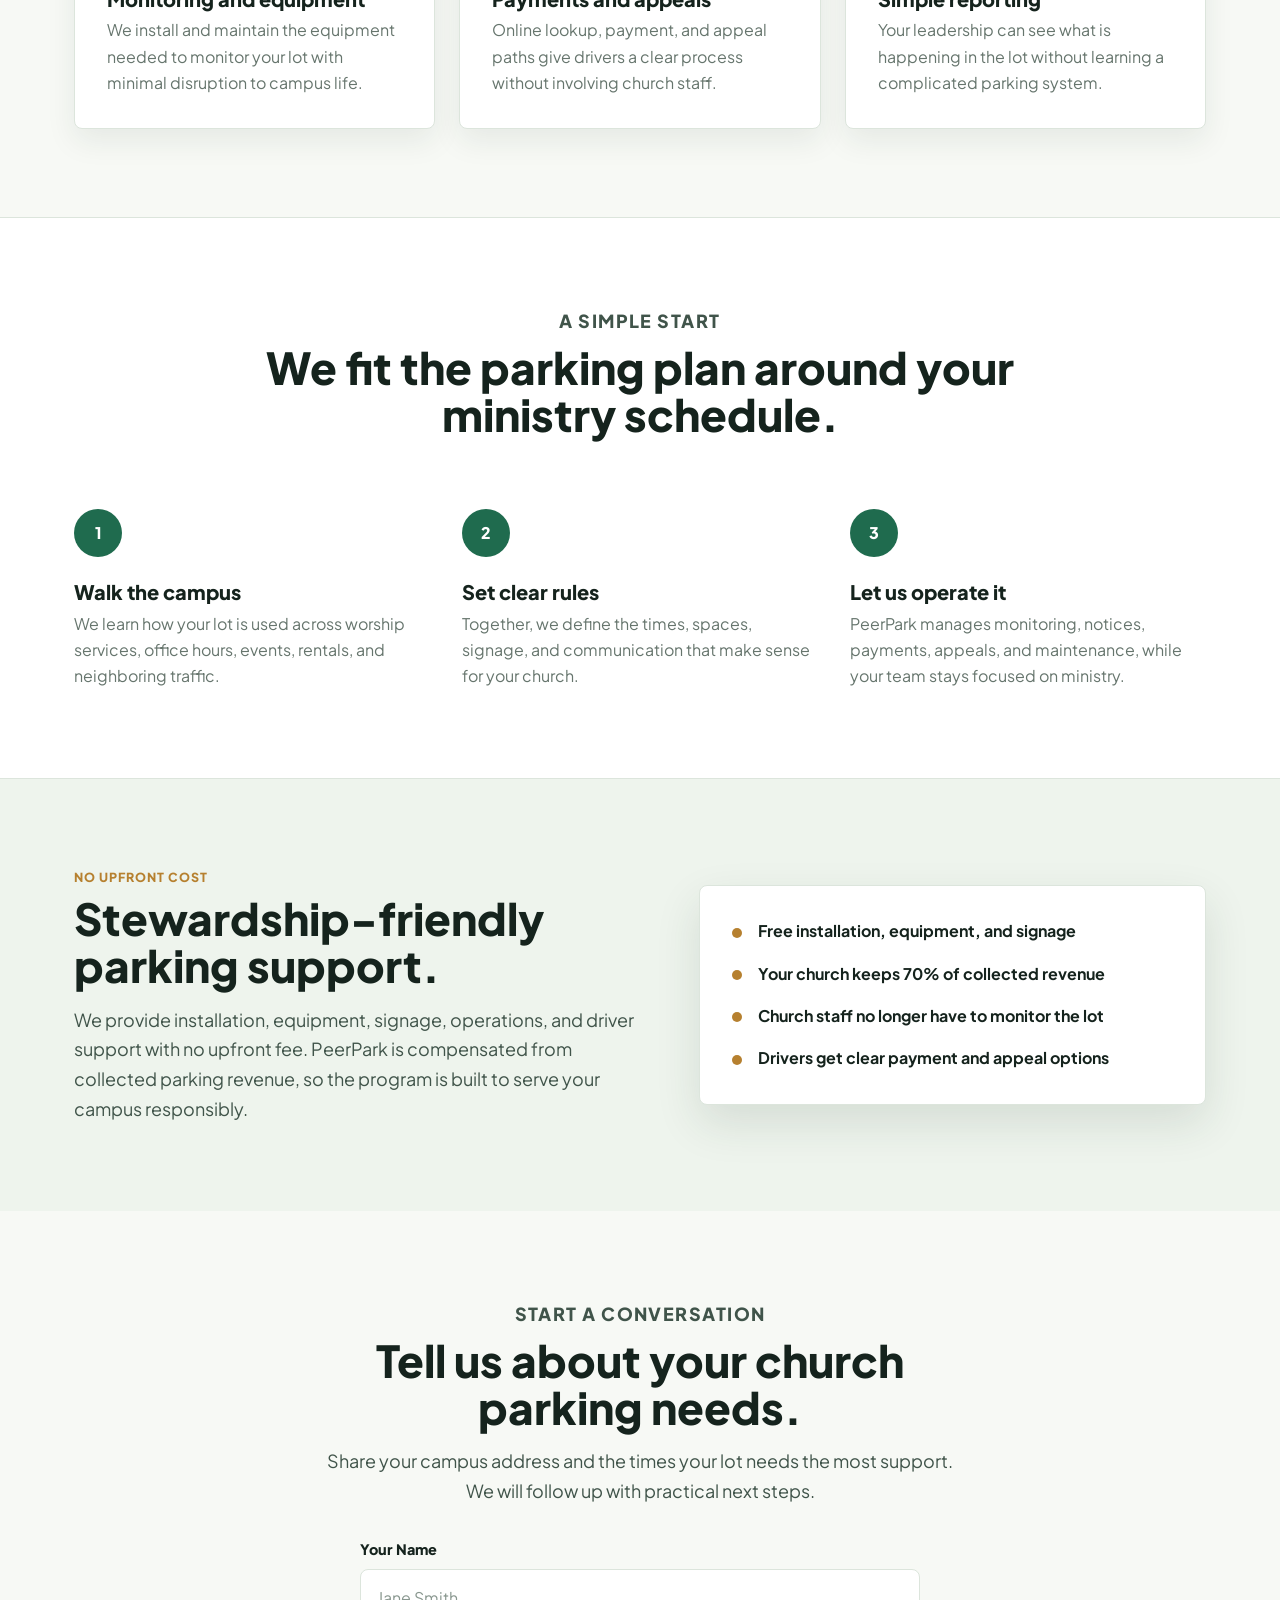
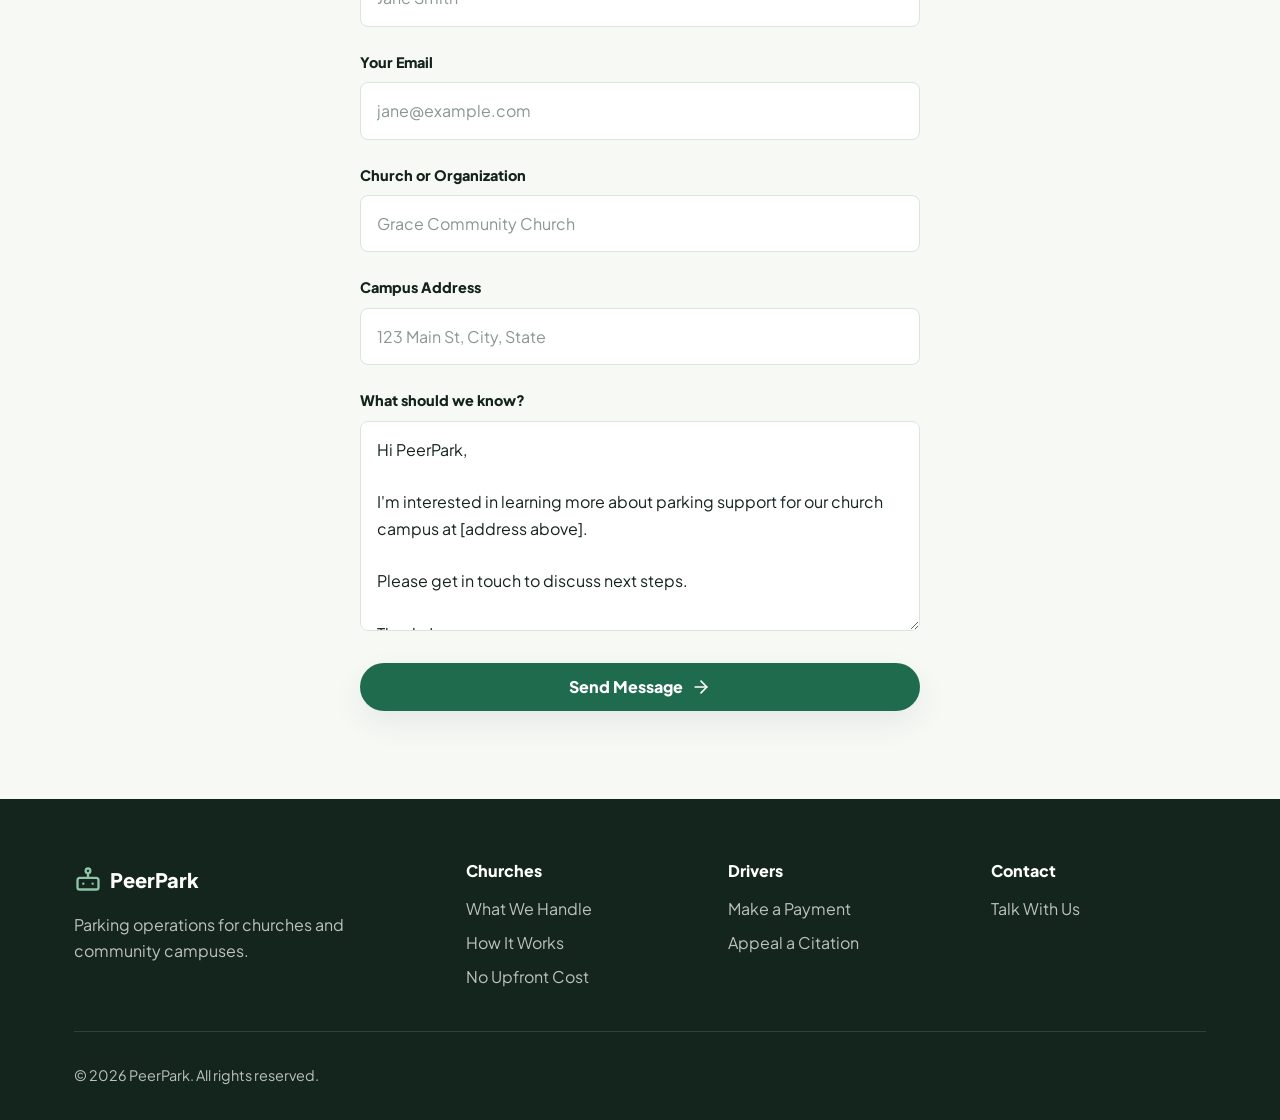
==== commit dd195495: "Redesign homepage for churches" ====
--- a/public/index.html
+++ b/public/index.html
@@ -5,8 +5,8 @@
   <meta charset="UTF-8">
   <meta name="viewport" content="width=device-width, initial-scale=1.0">
   <meta name="description"
-    content="PeerPark handles complete parking operations for property managers. From LPR monitoring and enforcement to payment processing and customer support—all at zero upfront cost.">
-  <title>PeerPark | Parking Operations, Fully Managed</title>
+    content="PeerPark helps churches manage parking with hospitality-minded signage, monitoring, payments, appeals, and support at no upfront cost.">
+  <title>PeerPark | Church Parking, Handled with Care</title>
 
   <link rel="preconnect" href="https://fonts.googleapis.com">
   <link rel="preconnect" href="https://fonts.gstatic.com" crossorigin>
@@ -17,12 +17,11 @@
 </head>
 
 <body>
-  <!-- ===== NAVIGATION ===== -->
   <nav class="navbar" role="navigation" aria-label="Main navigation">
     <div class="navbar__inner">
-      <a href="#" class="navbar__logo">
+      <a href="#" class="navbar__logo" aria-label="PeerPark home">
         <svg xmlns="http://www.w3.org/2000/svg" width="24" height="24" viewBox="0 0 24 24" fill="none"
-          stroke="currentColor" stroke-width="2" stroke-linecap="round" stroke-linejoin="round">
+          stroke="currentColor" stroke-width="2" stroke-linecap="round" stroke-linejoin="round" aria-hidden="true">
           <rect x="3" y="11" width="18" height="10" rx="2" />
           <circle cx="12" cy="5" r="2" />
           <path d="M12 7v4" />
@@ -33,15 +32,15 @@
       </a>
 
       <ul class="navbar__links">
-        <li><a href="#services" class="navbar__link">Services</a></li>
+        <li><a href="#services" class="navbar__link">For Churches</a></li>
         <li><a href="#how-it-works" class="navbar__link">How It Works</a></li>
-        <li><a href="#value" class="navbar__link">Pricing</a></li>
+        <li><a href="#value" class="navbar__link">No Upfront Cost</a></li>
         <li><a href="#contact" class="navbar__link">Contact</a></li>
         <li><a href="appeals.html" class="navbar__link">Appeals</a></li>
         <li><a href="payments.html" class="navbar__link">Payments</a></li>
       </ul>
 
-      <a href="#contact" class="navbar__cta">Get in Touch</a>
+      <a href="#contact" class="navbar__cta">Talk With Us</a>
 
       <button class="navbar__menu-toggle" aria-label="Toggle menu">
         <span></span>
@@ -51,222 +50,240 @@
     </div>
   </nav>
 
-  <!-- ===== HERO SECTION ===== -->
-  <section class="hero" id="hero">
-    <div class="hero__bg">
-      <div class="hero__bg-grid"></div>
-    </div>
+  <section class="hero" id="hero" aria-label="Church parking service">
+    <img class="hero__image" src="assets/church-parking-hero.png" alt="A welcoming church parking lot in morning light">
+    <div class="hero__overlay"></div>
 
     <div class="hero__content">
-      <h1 class="hero__title">
-        Parking Operations,<br>
-        <span class="gradient-text">Fully Automated</span>
-      </h1>
+      <p class="hero__eyebrow">Parking support for church campuses</p>
+      <h1 class="hero__title">Church parking, handled with care.</h1>
 
       <p class="hero__description">
-        We handle everything—monitoring, enforcement, payments, and customer support—at zero cost to you. No upfront
-        fees, no monthly charges. Just results.
+        PeerPark helps churches keep parking available for worship, weekday ministry, staff, and guests without asking
+        your team to manage citations, payments, signs, or support calls.
       </p>
 
       <div class="hero__actions">
         <a href="#contact" class="btn btn--primary">
-          Talk to Us
+          Schedule a Conversation
           <svg xmlns="http://www.w3.org/2000/svg" width="24" height="24" viewBox="0 0 24 24" fill="none"
-            stroke="currentColor" stroke-width="2" stroke-linecap="round" stroke-linejoin="round">
+            stroke="currentColor" stroke-width="2" stroke-linecap="round" stroke-linejoin="round" aria-hidden="true">
             <path d="M5 12h14" />
             <path d="m12 5 7 7-7 7" />
           </svg>
         </a>
-        <a href="#how-it-works" class="btn btn--secondary">
-          See How It Works
-        </a>
-      </div>
-    </div>
-
-    <div class="hero__scroll">
-      <span>Scroll</span>
-      <svg xmlns="http://www.w3.org/2000/svg" width="24" height="24" viewBox="0 0 24 24" fill="none"
-        stroke="currentColor" stroke-width="2" stroke-linecap="round" stroke-linejoin="round">
-        <path d="M12 5v14" />
-        <path d="m19 12-7 7-7-7" />
-      </svg>
-    </div>
-  </section> <!-- ===== WHAT WE HANDLE SECTION ===== -->
+        <a href="#services" class="btn btn--secondary">See What We Handle</a>
+      </div>
+    </div>
+  </section>
+
   <section class="services section" id="services">
     <div class="container">
-      <div class="services__header">
-        <h2>Complete Parking Operations</h2>
-        <p>From monitoring to enforcement to payments—we handle it all so you don't have to.</p>
+      <div class="section__header">
+        <p class="section__eyebrow">Built around hospitality</p>
+        <h2>Protect your spaces without making parking feel harsh.</h2>
+        <p>
+          Churches need room for Sunday services, funerals, weddings, staff, weekday ministries, and community events.
+          We keep the process clear for drivers and light for your team.
+        </p>
       </div>
 
       <div class="services__grid">
         <div class="service-item">
           <div class="service-item__icon">
             <svg xmlns="http://www.w3.org/2000/svg" width="24" height="24" viewBox="0 0 24 24" fill="none"
-              stroke="currentColor" stroke-width="2" stroke-linecap="round" stroke-linejoin="round">
-              <path d="M12 22s8-4 8-10V5l-8-3-8 3v7c0 6 8 10 8 10z" />
-            </svg>
-          </div>
-          <h3 class="service-item__title">Enforcement</h3>
-          <p class="service-item__description">Automated violation detection and citation issuance, 24/7.</p>
-        </div>
-
-        <div class="service-item">
-          <div class="service-item__icon">
-            <svg xmlns="http://www.w3.org/2000/svg" width="24" height="24" viewBox="0 0 24 24" fill="none"
-              stroke="currentColor" stroke-width="2" stroke-linecap="round" stroke-linejoin="round">
-              <rect x="1" y="4" width="22" height="16" rx="2" />
-              <line x1="1" x2="23" y1="10" y2="10" />
-            </svg>
-          </div>
-          <h3 class="service-item__title">Payment Processing</h3>
-          <p class="service-item__description">Online portal for violators to pay by ticket or plate. Secure and fast.
-          </p>
-        </div>
-
-        <div class="service-item">
-          <div class="service-item__icon">
-            <svg xmlns="http://www.w3.org/2000/svg" width="24" height="24" viewBox="0 0 24 24" fill="none"
-              stroke="currentColor" stroke-width="2" stroke-linecap="round" stroke-linejoin="round">
-              <rect x="3" y="3" width="18" height="18" rx="2" />
-              <path d="M3 9h18" />
-              <path d="M9 21V9" />
-            </svg>
-          </div>
-          <h3 class="service-item__title">Signage</h3>
-          <p class="service-item__description">Professional parking signs installed and maintained at no cost to you.
-          </p>
-        </div>
-
-        <div class="service-item">
-          <div class="service-item__icon">
-            <svg xmlns="http://www.w3.org/2000/svg" width="24" height="24" viewBox="0 0 24 24" fill="none"
-              stroke="currentColor" stroke-width="2" stroke-linecap="round" stroke-linejoin="round">
-              <path d="M14 2H6a2 2 0 0 0-2 2v16a2 2 0 0 0 2 2h12a2 2 0 0 0 2-2V8z" />
-              <polyline points="14 2 14 8 20 8" />
-              <line x1="16" x2="8" y1="13" y2="13" />
-              <line x1="16" x2="8" y1="17" y2="17" />
-            </svg>
-          </div>
-          <h3 class="service-item__title">Compliance</h3>
-          <p class="service-item__description">We ensure your lot meets all local parking enforcement regulations.</p>
-        </div>
-
-        <div class="service-item">
-          <div class="service-item__icon">
-            <svg xmlns="http://www.w3.org/2000/svg" width="24" height="24" viewBox="0 0 24 24" fill="none"
-              stroke="currentColor" stroke-width="2" stroke-linecap="round" stroke-linejoin="round">
+              stroke="currentColor" stroke-width="2" stroke-linecap="round" stroke-linejoin="round"
+              aria-hidden="true">
+              <path d="M20 6 9 17l-5-5" />
+            </svg>
+          </div>
+          <h3 class="service-item__title">Guest-first guidance</h3>
+          <p class="service-item__description">
+            Clear signs and simple instructions help drivers understand when spaces are reserved for church use.
+          </p>
+        </div>
+
+        <div class="service-item">
+          <div class="service-item__icon">
+            <svg xmlns="http://www.w3.org/2000/svg" width="24" height="24" viewBox="0 0 24 24" fill="none"
+              stroke="currentColor" stroke-width="2" stroke-linecap="round" stroke-linejoin="round"
+              aria-hidden="true">
+              <circle cx="12" cy="12" r="10" />
+              <path d="M12 6v6l4 2" />
+            </svg>
+          </div>
+          <h3 class="service-item__title">Sunday and weekday rules</h3>
+          <p class="service-item__description">
+            We tailor parking windows around worship times, office hours, school programs, rentals, and special events.
+          </p>
+        </div>
+
+        <div class="service-item">
+          <div class="service-item__icon">
+            <svg xmlns="http://www.w3.org/2000/svg" width="24" height="24" viewBox="0 0 24 24" fill="none"
+              stroke="currentColor" stroke-width="2" stroke-linecap="round" stroke-linejoin="round"
+              aria-hidden="true">
               <path d="M21 15a2 2 0 0 1-2 2H7l-4 4V5a2 2 0 0 1 2-2h14a2 2 0 0 1 2 2z" />
             </svg>
           </div>
-          <h3 class="service-item__title">Customer Support</h3>
-          <p class="service-item__description">We handle all violator inquiries, appeals, and disputes directly.</p>
-        </div>
-
-        <div class="service-item">
-          <div class="service-item__icon">
-            <svg xmlns="http://www.w3.org/2000/svg" width="24" height="24" viewBox="0 0 24 24" fill="none"
-              stroke="currentColor" stroke-width="2" stroke-linecap="round" stroke-linejoin="round">
-              <path
-                d="M14.7 6.3a1 1 0 0 0 0 1.4l1.6 1.6a1 1 0 0 0 1.4 0l3.77-3.77a6 6 0 0 1-7.94 7.94l-6.91 6.91a2.12 2.12 0 0 1-3-3l6.91-6.91a6 6 0 0 1 7.94-7.94l-3.76 3.76z" />
-            </svg>
-          </div>
-          <h3 class="service-item__title">Equipment & Maintenance</h3>
-          <p class="service-item__description">LPR cameras installed and maintained. If something breaks, we fix it.</p>
-        </div>
-      </div>
-    </div>
-  </section>
-  <!-- ===== HOW IT WORKS ===== -->
+          <h3 class="service-item__title">Support handled for you</h3>
+          <p class="service-item__description">
+            Drivers contact us for payment questions, appeals, and citation support, so your office staff does not have
+            to carry that burden.
+          </p>
+        </div>
+
+        <div class="service-item">
+          <div class="service-item__icon">
+            <svg xmlns="http://www.w3.org/2000/svg" width="24" height="24" viewBox="0 0 24 24" fill="none"
+              stroke="currentColor" stroke-width="2" stroke-linecap="round" stroke-linejoin="round"
+              aria-hidden="true">
+              <path d="M3 3h18v14H3z" />
+              <path d="M8 21h8" />
+              <path d="M12 17v4" />
+            </svg>
+          </div>
+          <h3 class="service-item__title">Monitoring and equipment</h3>
+          <p class="service-item__description">
+            We install and maintain the equipment needed to monitor your lot with minimal disruption to campus life.
+          </p>
+        </div>
+
+        <div class="service-item">
+          <div class="service-item__icon">
+            <svg xmlns="http://www.w3.org/2000/svg" width="24" height="24" viewBox="0 0 24 24" fill="none"
+              stroke="currentColor" stroke-width="2" stroke-linecap="round" stroke-linejoin="round"
+              aria-hidden="true">
+              <rect x="2" y="5" width="20" height="14" rx="2" />
+              <path d="M2 10h20" />
+            </svg>
+          </div>
+          <h3 class="service-item__title">Payments and appeals</h3>
+          <p class="service-item__description">
+            Online lookup, payment, and appeal paths give drivers a clear process without involving church staff.
+          </p>
+        </div>
+
+        <div class="service-item">
+          <div class="service-item__icon">
+            <svg xmlns="http://www.w3.org/2000/svg" width="24" height="24" viewBox="0 0 24 24" fill="none"
+              stroke="currentColor" stroke-width="2" stroke-linecap="round" stroke-linejoin="round"
+              aria-hidden="true">
+              <path d="M3 3v18h18" />
+              <path d="m19 9-5 5-4-4-3 3" />
+            </svg>
+          </div>
+          <h3 class="service-item__title">Simple reporting</h3>
+          <p class="service-item__description">
+            Your leadership can see what is happening in the lot without learning a complicated parking system.
+          </p>
+        </div>
+      </div>
+    </div>
+  </section>
+
   <section class="how-it-works section" id="how-it-works">
     <div class="container">
-      <div class="how-it-works__header">
-        <h2>Simple Setup, Zero Hassle</h2>
-        <p>We handle the technology. You enjoy the results.</p>
+      <div class="section__header">
+        <p class="section__eyebrow">A simple start</p>
+        <h2>We fit the parking plan around your ministry schedule.</h2>
       </div>
 
       <div class="how-it-works__steps">
         <div class="step">
           <div class="step__number">1</div>
-          <h3 class="step__title">We Install</h3>
+          <h3 class="step__title">Walk the campus</h3>
           <p class="step__description">
-            Our team installs LPR cameras and a small monitoring computer at your property. Quick and non-disruptive.
+            We learn how your lot is used across worship services, office hours, events, rentals, and neighboring
+            traffic.
           </p>
         </div>
 
         <div class="step">
           <div class="step__number">2</div>
-          <h3 class="step__title">We Configure</h3>
+          <h3 class="step__title">Set clear rules</h3>
           <p class="step__description">
-            Set your rules—permit types, time limits, violation fees. We tailor the system to your needs.
+            Together, we define the times, spaces, signage, and communication that make sense for your church.
           </p>
         </div>
 
         <div class="step">
           <div class="step__number">3</div>
-          <h3 class="step__title">We Operate</h3>
+          <h3 class="step__title">Let us operate it</h3>
           <p class="step__description">
-            From that point on, enforcement runs automatically. Violations, payments, appeals—all handled.
-          </p>
-        </div>
-      </div>
-    </div>
-  </section>
-
-
-
-  <!-- ===== BUSINESS MODEL SECTION ===== -->
+            PeerPark manages monitoring, notices, payments, appeals, and maintenance, while your team stays focused on
+            ministry.
+          </p>
+        </div>
+      </div>
+    </div>
+  </section>
+
   <section class="value-prop section" id="value">
     <div class="container">
-      <div class="value-prop__center">
-        <h2>We Only Profit <span class="gradient-text">When You Do.</span></h2>
-        <p class="value-prop__lead">
-          Unlike legacy parking operators who charge flat fees regardless of performance, our success is tied directly
-          to yours.
-        </p>
+      <div class="value-prop__layout">
+        <div class="value-prop__copy">
+          <p class="section__eyebrow">No upfront cost</p>
+          <h2>Stewardship-friendly parking support.</h2>
+          <p class="value-prop__lead">
+            We provide installation, equipment, signage, operations, and driver support with no upfront fee. PeerPark is
+            compensated from collected parking revenue, so the program is built to serve your campus responsibly.
+          </p>
+        </div>
+
         <ul class="value-prop__bullets">
           <li>Free installation, equipment, and signage</li>
-          <li>You keep 70% of all revenue collected</li>
-          <li>Your employees stop watching the lot and focus on their real jobs</li>
+          <li>Your church keeps 70% of collected revenue</li>
+          <li>Church staff no longer have to monitor the lot</li>
+          <li>Drivers get clear payment and appeal options</li>
         </ul>
       </div>
     </div>
   </section>
 
-  <!-- ===== CTA SECTION ===== -->
   <section class="cta section" id="contact">
     <div class="container">
       <div class="cta__content">
-        <h2>Ready to Automate Your Parking?</h2>
-        <p>Let's talk about your property and how PeerPark can help.</p>
+        <p class="section__eyebrow">Start a conversation</p>
+        <h2>Tell us about your church parking needs.</h2>
+        <p>
+          Share your campus address and the times your lot needs the most support. We will follow up with practical next
+          steps.
+        </p>
 
         <form class="contact-form" action="https://formsubmit.co/team@ktsmedia.org" method="POST">
-          <input type="hidden" name="_subject" value="New PeerPark Interest">
+          <input type="hidden" name="_subject" value="New PeerPark Church Interest">
           <input type="hidden" name="_captcha" value="false">
           <input type="text" name="_honey" style="display:none">
 
           <div class="contact-form__group">
             <label for="name" class="contact-form__label">Your Name</label>
-            <input type="text" id="name" name="name" class="contact-form__input" required placeholder="John Smith">
+            <input type="text" id="name" name="name" class="contact-form__input" required placeholder="Jane Smith">
           </div>
 
           <div class="contact-form__group">
             <label for="email" class="contact-form__label">Your Email</label>
             <input type="email" id="email" name="email" class="contact-form__input" required
-              placeholder="john@example.com">
-          </div>
-
-          <div class="contact-form__group">
-            <label for="address" class="contact-form__label">Property Address</label>
+              placeholder="jane@example.com">
+          </div>
+
+          <div class="contact-form__group">
+            <label for="church" class="contact-form__label">Church or Organization</label>
+            <input type="text" id="church" name="church" class="contact-form__input" required
+              placeholder="Grace Community Church">
+          </div>
+
+          <div class="contact-form__group">
+            <label for="address" class="contact-form__label">Campus Address</label>
             <input type="text" id="address" name="address" class="contact-form__input" required
               placeholder="123 Main St, City, State">
           </div>
 
           <div class="contact-form__group">
-            <label for="message" class="contact-form__label">Message</label>
+            <label for="message" class="contact-form__label">What should we know?</label>
             <textarea id="message" name="message" class="contact-form__textarea" rows="4">Hi PeerPark,
 
-I'm interested in learning more about your automated parking enforcement solution for my property at [address above].
+I'm interested in learning more about parking support for our church campus at [address above].
 
 Please get in touch to discuss next steps.
 
@@ -276,7 +293,7 @@
           <button type="submit" class="btn btn--primary contact-form__submit">
             Send Message
             <svg xmlns="http://www.w3.org/2000/svg" width="24" height="24" viewBox="0 0 24 24" fill="none"
-              stroke="currentColor" stroke-width="2" stroke-linecap="round" stroke-linejoin="round">
+              stroke="currentColor" stroke-width="2" stroke-linecap="round" stroke-linejoin="round" aria-hidden="true">
               <path d="M5 12h14" />
               <path d="m12 5 7 7-7 7" />
             </svg>
@@ -286,14 +303,13 @@
     </div>
   </section>
 
-  <!-- ===== FOOTER ===== -->
   <footer class="footer">
     <div class="container">
       <div class="footer__content">
         <div class="footer__brand">
           <div class="footer__logo">
             <svg xmlns="http://www.w3.org/2000/svg" width="24" height="24" viewBox="0 0 24 24" fill="none"
-              stroke="currentColor" stroke-width="2" stroke-linecap="round" stroke-linejoin="round">
+              stroke="currentColor" stroke-width="2" stroke-linecap="round" stroke-linejoin="round" aria-hidden="true">
               <rect x="3" y="11" width="18" height="10" rx="2" />
               <circle cx="12" cy="5" r="2" />
               <path d="M12 7v4" />
@@ -303,24 +319,31 @@
             PeerPark
           </div>
           <p class="footer__description">
-            Complete parking operations for modern property managers.
+            Parking operations for churches and community campuses.
           </p>
         </div>
 
         <div class="footer__column">
-          <h4>Product</h4>
+          <h4>Churches</h4>
           <ul class="footer__links">
-            <li><a href="#features">Features</a></li>
+            <li><a href="#services">What We Handle</a></li>
             <li><a href="#how-it-works">How It Works</a></li>
-            <li><a href="#">Pricing</a></li>
+            <li><a href="#value">No Upfront Cost</a></li>
           </ul>
         </div>
 
         <div class="footer__column">
-          <h4>Company</h4>
+          <h4>Drivers</h4>
           <ul class="footer__links">
-            <li><a href="#">About</a></li>
-            <li><a href="#contact">Contact</a></li>
+            <li><a href="payments.html">Make a Payment</a></li>
+            <li><a href="appeals.html">Appeal a Citation</a></li>
+          </ul>
+        </div>
+
+        <div class="footer__column">
+          <h4>Contact</h4>
+          <ul class="footer__links">
+            <li><a href="#contact">Talk With Us</a></li>
           </ul>
         </div>
       </div>
@@ -332,4 +355,4 @@
   </footer>
 </body>
 
-</html>+</html>
--- a/public/index.css
+++ b/public/index.css
@@ -1,35 +1,33 @@
 :root {
-  /* ===== BOLD DESIGN SYSTEM: PeerPark ===== */
-
-  /* Color Palette: Deep Dark + Electric Accents */
-  --color-dark: #0A0A0F;
-  --color-dark-surface: #12121A;
-  --color-dark-elevated: #1A1A24;
-  --color-accent: #00D4FF;
-  --color-accent-glow: rgba(0, 212, 255, 0.4);
-  --color-accent-secondary: #7C3AED;
-  --color-gradient-start: #00D4FF;
-  --color-gradient-end: #7C3AED;
-  --color-text: #FFFFFF;
-  --color-text-muted: #9CA3AF;
-  --color-border: rgba(255, 255, 255, 0.08);
-  --color-glass: rgba(255, 255, 255, 0.03);
-
-  /* Typography */
-  --font-family: 'Plus Jakarta Sans', system-ui, -apple-system, sans-serif;
+  --color-ink: #15231d;
+  --color-ink-soft: #40544a;
+  --color-muted: #66756d;
+  --color-page: #f7f9f5;
+  --color-surface: #ffffff;
+  --color-surface-alt: #eef4ed;
+  --color-border: #dce5dc;
+  --color-primary: #1f6b4e;
+  --color-primary-dark: #174f3b;
+  --color-primary-soft: #dcece4;
+  --color-accent: #b6802f;
+  --color-accent-soft: #f3e7d1;
+  --color-footer: #14251d;
+  --shadow-soft: 0 18px 45px rgba(31, 54, 43, 0.12);
+  --shadow-card: 0 12px 30px rgba(31, 54, 43, 0.08);
+  --radius-sm: 6px;
+  --radius-md: 8px;
+  --radius-full: 9999px;
+  --font-family: 'Plus Jakarta Sans', system-ui, -apple-system, BlinkMacSystemFont, "Segoe UI", sans-serif;
   --font-size-base: 1rem;
   --font-size-lg: 1.125rem;
   --font-size-xl: 1.25rem;
   --font-size-2xl: 1.5rem;
   --font-size-3xl: 2rem;
-  --font-size-4xl: 2.5rem;
+  --font-size-4xl: 2.75rem;
   --font-size-5xl: 3.5rem;
-  --font-size-6xl: 4.5rem;
-  --font-size-hero: clamp(3rem, 8vw, 6rem);
-  --line-height-tight: 1.1;
-  --line-height-body: 1.6;
-
-  /* Spacing */
+  --font-size-hero: clamp(2.8rem, 6vw, 5.8rem);
+  --line-height-tight: 1.06;
+  --line-height-body: 1.65;
   --space-xs: 0.25rem;
   --space-sm: 0.5rem;
   --space-md: 1rem;
@@ -37,26 +35,10 @@
   --space-xl: 2rem;
   --space-2xl: 3rem;
   --space-3xl: 4rem;
-  --space-4xl: 6rem;
-  --space-5xl: 8rem;
-  --space-6xl: 12rem;
-
-  /* Effects */
-  --shadow-glow: 0 0 60px var(--color-accent-glow);
-  --shadow-card: 0 8px 32px rgba(0, 0, 0, 0.4);
-  --radius-sm: 0.5rem;
-  --radius-md: 0.75rem;
-  --radius-lg: 1rem;
-  --radius-xl: 1.5rem;
-  --radius-full: 9999px;
-
-  /* Transitions */
-  --transition-fast: 150ms cubic-bezier(0.4, 0, 0.2, 1);
-  --transition-base: 250ms cubic-bezier(0.4, 0, 0.2, 1);
-  --transition-slow: 400ms cubic-bezier(0.4, 0, 0.2, 1);
-}
-
-/* ===== BASE RESET ===== */
+  --space-4xl: 5.5rem;
+  --transition-base: 180ms ease;
+}
+
 *,
 *::before,
 *::after {
@@ -71,13 +53,13 @@
 }
 
 body {
+  min-height: 100vh;
+  overflow-x: hidden;
+  background: var(--color-page);
+  color: var(--color-ink);
   font-family: var(--font-family);
   font-size: var(--font-size-base);
   line-height: var(--line-height-body);
-  color: var(--color-text);
-  background: var(--color-dark);
-  min-height: 100vh;
-  overflow-x: hidden;
 }
 
 a {
@@ -85,10 +67,15 @@
   text-decoration: none;
 }
 
+button,
+input,
+textarea {
+  font: inherit;
+}
+
 button {
-  font: inherit;
   cursor: pointer;
-  border: none;
+  border: 0;
   background: none;
 }
 
@@ -97,918 +84,538 @@
   max-width: 100%;
 }
 
-/* ===== TYPOGRAPHY ===== */
 h1,
 h2,
 h3,
 h4 {
-  font-weight: 700;
+  color: var(--color-ink);
+  font-weight: 800;
   line-height: var(--line-height-tight);
-  color: var(--color-text);
-}
-
-.gradient-text {
-  background: linear-gradient(135deg, var(--color-gradient-start), var(--color-gradient-end));
-  -webkit-background-clip: text;
-  -webkit-text-fill-color: transparent;
-  background-clip: text;
-}
-
-/* ===== LAYOUT ===== */
+}
+
 .container {
   width: 100%;
-  max-width: 1280px;
+  max-width: 1180px;
   margin: 0 auto;
   padding: 0 var(--space-lg);
 }
 
 .section {
-  padding: var(--space-6xl) 0;
+  padding: var(--space-4xl) 0;
   position: relative;
-  min-height: 80vh;
-  display: flex;
-  align-items: center;
-}
-
-/* ===== NAVIGATION ===== */
+}
+
+.section__header {
+  max-width: 760px;
+  margin: 0 auto var(--space-3xl);
+  text-align: center;
+}
+
+.section__eyebrow,
+.hero__eyebrow {
+  margin-bottom: var(--space-sm);
+  color: var(--color-accent);
+  font-size: 0.78rem;
+  font-weight: 800;
+  letter-spacing: 0.08em;
+  text-transform: uppercase;
+}
+
+.section__header h2,
+.value-prop__copy h2,
+.cta h2 {
+  margin-bottom: var(--space-md);
+  font-size: var(--font-size-4xl);
+}
+
+.section__header p,
+.value-prop__lead,
+.cta p {
+  color: var(--color-ink-soft);
+  font-size: var(--font-size-lg);
+}
+
 .navbar {
   position: fixed;
   top: 0;
   left: 0;
   right: 0;
   z-index: 100;
-  padding: var(--space-md) var(--space-xl);
-  background: rgba(10, 10, 15, 0.8);
-  backdrop-filter: blur(20px);
-  border-bottom: 1px solid var(--color-border);
+  padding: 0.9rem var(--space-xl);
+  background: rgba(255, 255, 255, 0.92);
+  border-bottom: 1px solid rgba(220, 229, 220, 0.8);
+  backdrop-filter: blur(14px);
 }
 
 .navbar__inner {
   display: flex;
   align-items: center;
   justify-content: space-between;
-  max-width: 1280px;
+  max-width: 1180px;
   margin: 0 auto;
-}
-
-.navbar__logo {
-  display: flex;
-  align-items: center;
-  gap: var(--space-sm);
-  font-size: var(--font-size-xl);
-  font-weight: 800;
-  letter-spacing: -0.02em;
-}
-
-.navbar__logo svg {
-  width: 28px;
-  height: 28px;
-  color: var(--color-accent);
-}
-
-.navbar__links {
-  display: flex;
-  gap: var(--space-2xl);
-  list-style: none;
-}
-
-.navbar__link {
-  font-weight: 500;
-  color: var(--color-text-muted);
-  transition: color var(--transition-base);
-  cursor: pointer;
-}
-
-.navbar__link:hover {
-  color: var(--color-text);
-}
-
-.navbar__cta {
-  padding: var(--space-sm) var(--space-lg);
-  font-weight: 600;
-  color: var(--color-dark);
-  background: var(--color-accent);
-  border-radius: var(--radius-full);
-  transition: all var(--transition-base);
-}
-
-.navbar__cta:hover {
-  box-shadow: var(--shadow-glow);
-  transform: translateY(-2px);
-}
-
-/* Mobile menu */
-.navbar__menu-toggle {
-  display: none;
-  flex-direction: column;
-  gap: 5px;
-  cursor: pointer;
-}
-
-.navbar__menu-toggle span {
-  width: 24px;
-  height: 2px;
-  background: var(--color-text);
-}
-
-/* ===== HERO SECTION ===== */
-.hero {
-  min-height: 100vh;
-  display: flex;
-  align-items: center;
-  justify-content: center;
-  text-align: center;
-  padding-top: 100px;
-  position: relative;
-  overflow: hidden;
-}
-
-/* Animated background */
-.hero__bg {
-  position: absolute;
-  inset: 0;
-  z-index: -1;
-}
-
-.hero__bg::before {
-  content: '';
-  position: absolute;
-  top: -50%;
-  left: -50%;
-  width: 200%;
-  height: 200%;
-  background:
-    radial-gradient(ellipse at 20% 30%, rgba(0, 212, 255, 0.15) 0%, transparent 50%),
-    radial-gradient(ellipse at 80% 70%, rgba(124, 58, 237, 0.15) 0%, transparent 50%);
-  animation: aurora 15s ease-in-out infinite;
-}
-
-@keyframes aurora {
-
-  0%,
-  100% {
-    transform: rotate(0deg) scale(1);
-  }
-
-  50% {
-    transform: rotate(180deg) scale(1.2);
-  }
-}
-
-.hero__bg-grid {
-  position: absolute;
-  inset: 0;
-  background-image:
-    linear-gradient(rgba(255, 255, 255, 0.02) 1px, transparent 1px),
-    linear-gradient(90deg, rgba(255, 255, 255, 0.02) 1px, transparent 1px);
-  background-size: 60px 60px;
-  mask-image: radial-gradient(ellipse at center, black 30%, transparent 80%);
-}
-
-.hero__content {
-  max-width: 900px;
-  padding: 0 var(--space-lg);
-}
-
-.hero__eyebrow {
-  display: inline-flex;
-  align-items: center;
-  gap: var(--space-sm);
-  padding: var(--space-xs) var(--space-md);
-  margin-bottom: var(--space-xl);
-  font-size: 0.875rem;
-  font-weight: 600;
-  text-transform: uppercase;
-  letter-spacing: 0.1em;
-  color: var(--color-accent);
-  background: rgba(0, 212, 255, 0.1);
-  border: 1px solid rgba(0, 212, 255, 0.2);
-  border-radius: var(--radius-full);
-}
-
-.hero__title {
-  font-size: var(--font-size-hero);
-  font-weight: 800;
-  letter-spacing: -0.03em;
-  margin-bottom: var(--space-xl);
-  line-height: 1;
-}
-
-.hero__description {
-  font-size: var(--font-size-xl);
-  color: var(--color-text-muted);
-  max-width: 600px;
-  margin: 0 auto var(--space-2xl);
-  line-height: 1.7;
-}
-
-.hero__actions {
-  display: flex;
-  gap: var(--space-md);
-  justify-content: center;
-  flex-wrap: wrap;
-}
-
-.btn {
-  display: inline-flex;
-  align-items: center;
-  gap: var(--space-sm);
-  padding: var(--space-md) var(--space-xl);
-  font-weight: 600;
-  font-size: var(--font-size-base);
-  border-radius: var(--radius-full);
-  transition: all var(--transition-base);
-  cursor: pointer;
-}
-
-.btn--primary {
-  color: var(--color-dark);
-  background: linear-gradient(135deg, var(--color-gradient-start), var(--color-gradient-end));
-  box-shadow: 0 4px 20px var(--color-accent-glow);
-}
-
-.btn--primary:hover {
-  transform: translateY(-3px);
-  box-shadow: 0 8px 30px var(--color-accent-glow);
-}
-
-.btn--secondary {
-  color: var(--color-text);
-  background: var(--color-glass);
-  border: 1px solid var(--color-border);
-  backdrop-filter: blur(10px);
-}
-
-.btn--secondary:hover {
-  background: rgba(255, 255, 255, 0.08);
-  border-color: rgba(255, 255, 255, 0.2);
-}
-
-.btn svg {
-  width: 20px;
-  height: 20px;
-}
-
-/* Scroll indicator */
-.hero__scroll {
-  position: absolute;
-  bottom: var(--space-2xl);
-  left: 50%;
-  transform: translateX(-50%);
-  display: flex;
-  flex-direction: column;
-  align-items: center;
-  gap: var(--space-sm);
-  color: var(--color-text-muted);
-  font-size: 0.75rem;
-  text-transform: uppercase;
-  letter-spacing: 0.1em;
-  animation: bounce 2s infinite;
-}
-
-@keyframes bounce {
-
-  0%,
-  100% {
-    transform: translateX(-50%) translateY(0);
-  }
-
-  50% {
-    transform: translateX(-50%) translateY(10px);
-  }
-}
-
-.hero__scroll svg {
-  width: 24px;
-  height: 24px;
-}
-
-/* ===== FEATURES SECTION ===== */
-.features {
-  background: var(--color-dark-surface);
-  position: relative;
-}
-
-.features::before {
-  content: '';
-  position: absolute;
-  top: 0;
-  left: 0;
-  right: 0;
-  height: 1px;
-  background: linear-gradient(90deg, transparent, var(--color-accent), transparent);
-}
-
-.features__header {
-  text-align: center;
-  max-width: 700px;
-  margin: 0 auto var(--space-4xl);
-}
-
-.features__header h2 {
-  font-size: var(--font-size-4xl);
-  margin-bottom: var(--space-md);
-}
-
-.features__header p {
-  color: var(--color-text-muted);
-  font-size: var(--font-size-lg);
-}
-
-.features__grid {
-  display: grid;
-  grid-template-columns: repeat(3, 1fr);
   gap: var(--space-lg);
 }
 
-.feature-card {
-  padding: var(--space-2xl);
-  background: var(--color-glass);
-  border: 1px solid var(--color-border);
-  border-radius: var(--radius-xl);
-  transition: all var(--transition-slow);
-  cursor: pointer;
-  position: relative;
-  overflow: hidden;
-}
-
-.feature-card::before {
-  content: '';
-  position: absolute;
-  inset: 0;
-  background: linear-gradient(135deg, rgba(0, 212, 255, 0.05), rgba(124, 58, 237, 0.05));
-  opacity: 0;
-  transition: opacity var(--transition-slow);
-}
-
-.feature-card:hover {
-  border-color: rgba(0, 212, 255, 0.3);
-  transform: translateY(-8px);
-  box-shadow: 0 20px 40px rgba(0, 0, 0, 0.3);
-}
-
-.feature-card:hover::before {
-  opacity: 1;
-}
-
-.feature-card__icon {
-  width: 56px;
-  height: 56px;
-  display: flex;
-  align-items: center;
-  justify-content: center;
-  margin-bottom: var(--space-lg);
-  background: linear-gradient(135deg, var(--color-gradient-start), var(--color-gradient-end));
-  border-radius: var(--radius-lg);
-  position: relative;
-  z-index: 1;
-}
-
-.feature-card__icon svg {
-  width: 28px;
-  height: 28px;
-  color: var(--color-dark);
-}
-
-.feature-card__title {
-  font-size: var(--font-size-xl);
-  margin-bottom: var(--space-sm);
-  position: relative;
-  z-index: 1;
-}
-
-.feature-card__description {
-  color: var(--color-text-muted);
-  font-size: 0.9375rem;
-  position: relative;
-  z-index: 1;
-}
-
-/* ===== HOW IT WORKS ===== */
-.how-it-works {
-  background: var(--color-dark);
-}
-
-.how-it-works__header {
-  text-align: center;
-  margin-bottom: var(--space-4xl);
-}
-
-.how-it-works__header h2 {
-  font-size: var(--font-size-4xl);
-  margin-bottom: var(--space-md);
-}
-
-.how-it-works__header p {
-  color: var(--color-text-muted);
-  font-size: var(--font-size-lg);
-}
-
-.how-it-works__steps {
-  display: grid;
-  grid-template-columns: repeat(3, 1fr);
-  gap: var(--space-xl);
-  position: relative;
-}
-
-/* Connecting line */
-.how-it-works__steps::before {
-  content: '';
-  position: absolute;
-  top: 40px;
-  left: 15%;
-  right: 15%;
-  height: 2px;
-  background: linear-gradient(90deg, var(--color-accent), var(--color-accent-secondary));
-  opacity: 0.3;
-}
-
-.step {
-  text-align: center;
-  position: relative;
-}
-
-.step__number {
-  width: 80px;
-  height: 80px;
-  display: flex;
-  align-items: center;
-  justify-content: center;
-  margin: 0 auto var(--space-xl);
-  font-size: var(--font-size-2xl);
-  font-weight: 800;
-  background: var(--color-dark-elevated);
-  border: 2px solid var(--color-accent);
-  border-radius: 50%;
-  box-shadow: 0 0 30px var(--color-accent-glow);
-  position: relative;
-  z-index: 1;
-}
-
-.step__title {
-  font-size: var(--font-size-xl);
-  margin-bottom: var(--space-sm);
-}
-
-.step__description {
-  color: var(--color-text-muted);
-  max-width: 280px;
-  margin: 0 auto;
-}
-
-/* ===== VALUE PROPOSITION SECTION ===== */
-.value-prop {
-  background: var(--color-dark-surface);
-  position: relative;
-  overflow: hidden;
-}
-
-.value-prop::before {
-  content: '';
-  position: absolute;
-  top: 0;
-  left: 0;
-  right: 0;
-  height: 1px;
-  background: linear-gradient(90deg, transparent, var(--color-accent-secondary), transparent);
-}
-
-.value-prop__center {
-  text-align: center;
-  max-width: 700px;
-  margin: 0 auto;
-}
-
-.value-prop__center h2 {
-  font-size: var(--font-size-4xl);
-  margin-bottom: var(--space-xl);
-}
-
-.value-prop__lead {
-  font-size: var(--font-size-xl);
-  color: var(--color-text-muted);
-  margin-bottom: var(--space-xl);
-  line-height: 1.6;
-}
-
-.value-prop__bullets {
-  list-style: none;
-  display: inline-flex;
-  flex-direction: column;
-  gap: var(--space-md);
-  text-align: left;
-}
-
-.value-prop__bullets li {
-  display: flex;
-  align-items: center;
-  gap: var(--space-md);
-  font-size: var(--font-size-lg);
-  color: var(--color-text);
-}
-
-.value-prop__bullets li::before {
-  content: '';
-  width: 8px;
-  height: 8px;
-  background: var(--color-accent);
-  border-radius: 50%;
-  flex-shrink: 0;
-}
-
-/* ===== SERVICES (WHAT WE HANDLE) SECTION ===== */
-.services {
-  background: var(--color-dark);
-}
-
-.services__header {
-  text-align: center;
-  margin-bottom: var(--space-4xl);
-}
-
-.services__header h2 {
-  font-size: var(--font-size-4xl);
-  margin-bottom: var(--space-md);
-}
-
-.services__header p {
-  color: var(--color-text-muted);
-  font-size: var(--font-size-lg);
-}
-
-.services__grid {
-  display: grid;
-  grid-template-columns: repeat(3, 1fr);
-  gap: var(--space-lg);
-}
-
-.service-item {
-  padding: var(--space-xl);
-  background: var(--color-dark-elevated);
-  border: 1px solid var(--color-border);
-  border-radius: var(--radius-lg);
-  text-align: center;
-  transition: all var(--transition-base);
-}
-
-.service-item:hover {
-  border-color: rgba(0, 212, 255, 0.3);
-  transform: translateY(-4px);
-}
-
-.service-item__icon {
-  width: 48px;
-  height: 48px;
-  display: flex;
-  align-items: center;
-  justify-content: center;
-  margin: 0 auto var(--space-lg);
-  color: var(--color-accent);
-  background: rgba(0, 212, 255, 0.1);
-  border-radius: var(--radius-md);
-}
-
-.service-item__icon svg {
-  width: 24px;
-  height: 24px;
-}
-
-.service-item__title {
-  font-size: var(--font-size-lg);
-  margin-bottom: var(--space-sm);
-}
-
-.service-item__description {
-  color: var(--color-text-muted);
-  font-size: 0.9375rem;
-}
-
-/* ===== CTA SECTION ===== */
-.cta {
-  background: var(--color-dark);
-  text-align: center;
-  position: relative;
-  overflow: hidden;
-}
-
-.cta::before {
-  content: '';
-  position: absolute;
-  top: 0;
-  left: 0;
-  right: 0;
-  height: 1px;
-  background: linear-gradient(90deg, transparent, var(--color-accent), transparent);
-}
-
-.cta::after {
-  content: '';
-  position: absolute;
-  top: 50%;
-  left: 50%;
-  transform: translate(-50%, -50%);
-  width: 600px;
-  height: 600px;
-  background: radial-gradient(circle, var(--color-accent-glow) 0%, transparent 70%);
-  opacity: 0.3;
-}
-
-.cta__content {
-  position: relative;
-  z-index: 1;
-}
-
-.cta h2 {
-  font-size: var(--font-size-4xl);
-  margin-bottom: var(--space-md);
-}
-
-.cta p {
-  color: var(--color-text-muted);
-  font-size: var(--font-size-lg);
-  max-width: 500px;
-  margin: 0 auto var(--space-xl);
-}
-
-/* Contact Form */
-.contact-form {
-  max-width: 500px;
-  margin: 0 auto;
-  text-align: left;
-}
-
-.contact-form__group {
-  margin-bottom: var(--space-lg);
-}
-
-.contact-form__label {
-  display: block;
-  margin-bottom: var(--space-sm);
-  font-weight: 600;
-  font-size: 0.875rem;
-  color: var(--color-text);
-}
-
-.contact-form__input,
-.contact-form__textarea {
-  width: 100%;
-  padding: var(--space-md);
-  font-family: inherit;
-  font-size: var(--font-size-base);
-  color: var(--color-text);
-  background: var(--color-dark-elevated);
-  border: 1px solid var(--color-border);
-  border-radius: var(--radius-md);
-  transition: border-color var(--transition-base), box-shadow var(--transition-base);
-}
-
-.contact-form__input:focus,
-.contact-form__textarea:focus {
-  outline: none;
-  border-color: var(--color-accent);
-  box-shadow: 0 0 0 3px var(--color-accent-glow);
-}
-
-.contact-form__input::placeholder,
-.contact-form__textarea::placeholder {
-  color: var(--color-text-muted);
-  opacity: 0.6;
-}
-
-.contact-form__textarea {
-  resize: none;
-  height: 240px;
-  line-height: 1.6;
-  overflow-y: auto;
-}
-
-.contact-form__submit {
-  width: 100%;
-  justify-content: center;
-  margin-top: var(--space-md);
-}
-
-/* ===== PAGE HERO (for sub-pages) ===== */
-.page-hero {
-  background: var(--color-dark);
-  padding-top: 140px;
-  padding-bottom: var(--space-2xl);
-  min-height: auto;
-}
-
-.page-hero__content {
-  text-align: center;
-  max-width: 700px;
-  margin: 0 auto;
-}
-
-.page-hero__content h1 {
-  font-size: var(--font-size-5xl);
-  margin-bottom: var(--space-lg);
-}
-
-.page-hero__description {
-  font-size: var(--font-size-xl);
-  color: var(--color-text-muted);
-  line-height: 1.7;
-}
-
-/* ===== FORM SECTION (for sub-pages) ===== */
-.form-section {
-  background: var(--color-dark);
-  padding-top: 0;
-  min-height: auto;
-}
-
-.form-section__content {
-  max-width: 600px;
-  margin: 0 auto;
-}
-
-/* ===== PAYMENT OPTIONS ===== */
-.payment-options {
-  display: grid;
-  grid-template-columns: repeat(2, 1fr);
-  gap: var(--space-2xl);
-}
-
-.payment-option {
-  background: var(--color-dark-elevated);
-  border: 1px solid var(--color-border);
-  border-radius: var(--radius-xl);
-  padding: var(--space-2xl);
-  text-align: center;
-}
-
-.payment-option:hover {
-  border-color: rgba(0, 212, 255, 0.3);
-}
-
-.payment-option__icon {
-  width: 64px;
-  height: 64px;
-  display: flex;
-  align-items: center;
-  justify-content: center;
-  margin: 0 auto var(--space-lg);
-  color: var(--color-accent);
-  background: rgba(0, 212, 255, 0.1);
-  border-radius: var(--radius-lg);
-}
-
-.payment-option h3 {
-  font-size: var(--font-size-xl);
-  margin-bottom: var(--space-sm);
-}
-
-.payment-option p {
-  color: var(--color-text-muted);
-  margin-bottom: var(--space-xl);
-}
-
-.payment-option .contact-form {
-  text-align: left;
-}
-
-.payment-option .btn {
-  width: 100%;
-  justify-content: center;
-}
-
-@media (max-width: 768px) {
-  .payment-options {
-    grid-template-columns: 1fr;
-  }
-}
-
-/* ===== FOOTER ===== */
-.footer {
-  background: var(--color-dark);
-  padding: var(--space-4xl) 0 var(--space-xl);
-  border-top: 1px solid var(--color-border);
-}
-
-.footer__content {
-  display: grid;
-  grid-template-columns: 2fr repeat(3, 1fr);
-  gap: var(--space-2xl);
-  margin-bottom: var(--space-2xl);
-}
-
-.footer__brand {
-  max-width: 280px;
-}
-
+.navbar__logo,
 .footer__logo {
   display: flex;
   align-items: center;
   gap: var(--space-sm);
   font-size: var(--font-size-xl);
   font-weight: 800;
-  margin-bottom: var(--space-md);
-}
-
+}
+
+.navbar__logo svg,
 .footer__logo svg {
   width: 28px;
   height: 28px;
-  color: var(--color-accent);
-}
-
-.footer__description {
-  color: var(--color-text-muted);
-  font-size: 0.9375rem;
-}
-
-.footer__column h4 {
-  font-size: var(--font-size-base);
+  color: var(--color-primary);
+}
+
+.navbar__links {
+  display: flex;
+  align-items: center;
+  gap: var(--space-xl);
+  list-style: none;
+}
+
+.navbar__link {
+  color: var(--color-ink-soft);
+  font-size: 0.94rem;
+  font-weight: 700;
+  transition: color var(--transition-base);
+}
+
+.navbar__link:hover {
+  color: var(--color-primary);
+}
+
+.navbar__cta {
+  padding: 0.68rem 1rem;
+  color: #ffffff;
+  background: var(--color-primary);
+  border-radius: var(--radius-full);
+  font-weight: 800;
+  transition: background var(--transition-base), transform var(--transition-base);
+}
+
+.navbar__cta:hover {
+  background: var(--color-primary-dark);
+  transform: translateY(-1px);
+}
+
+.navbar__menu-toggle {
+  display: none;
+  flex-direction: column;
+  gap: 5px;
+}
+
+.navbar__menu-toggle span {
+  width: 24px;
+  height: 2px;
+  background: var(--color-ink);
+}
+
+.hero {
+  min-height: 92vh;
+  display: flex;
+  align-items: center;
+  position: relative;
+  overflow: hidden;
+  padding: 7.5rem var(--space-lg) 5rem;
+}
+
+.hero__image {
+  position: absolute;
+  inset: 0;
+  width: 100%;
+  height: 100%;
+  object-fit: cover;
+  object-position: center;
+}
+
+.hero__overlay {
+  position: absolute;
+  inset: 0;
+  background:
+    linear-gradient(90deg, rgba(247, 249, 245, 0.98) 0%, rgba(247, 249, 245, 0.84) 38%, rgba(247, 249, 245, 0.24) 72%),
+    linear-gradient(0deg, rgba(21, 35, 29, 0.18), rgba(21, 35, 29, 0.06));
+}
+
+.hero__content {
+  width: min(100%, 1180px);
+  margin: 0 auto;
+  position: relative;
+  z-index: 1;
+}
+
+.hero__title {
+  max-width: 690px;
   margin-bottom: var(--space-lg);
-  color: var(--color-text);
-}
-
-.footer__links {
-  list-style: none;
-}
-
-.footer__links li {
-  margin-bottom: var(--space-sm);
-}
-
-.footer__links a {
-  color: var(--color-text-muted);
-  font-size: 0.9375rem;
-  transition: color var(--transition-base);
-  cursor: pointer;
-}
-
-.footer__links a:hover {
-  color: var(--color-accent);
-}
-
-.footer__bottom {
+  font-size: var(--font-size-hero);
+  letter-spacing: 0;
+}
+
+.hero__description {
+  max-width: 620px;
+  margin-bottom: var(--space-xl);
+  color: var(--color-ink-soft);
+  font-size: var(--font-size-xl);
+}
+
+.hero__actions {
   display: flex;
-  justify-content: space-between;
+  flex-wrap: wrap;
+  gap: var(--space-md);
+}
+
+.btn {
+  display: inline-flex;
   align-items: center;
-  padding-top: var(--space-xl);
-  border-top: 1px solid var(--color-border);
-  font-size: 0.875rem;
-  color: var(--color-text-muted);
-}
-
-.footer__social {
-  display: flex;
-  gap: var(--space-md);
-}
-
-.footer__social a {
-  width: 40px;
-  height: 40px;
+  justify-content: center;
+  gap: var(--space-sm);
+  min-height: 48px;
+  padding: 0.88rem 1.2rem;
+  border-radius: var(--radius-full);
+  font-weight: 800;
+  line-height: 1;
+  transition: transform var(--transition-base), background var(--transition-base), border-color var(--transition-base);
+}
+
+.btn svg {
+  width: 20px;
+  height: 20px;
+}
+
+.btn--primary {
+  color: #ffffff;
+  background: var(--color-primary);
+  box-shadow: var(--shadow-card);
+}
+
+.btn--primary:hover {
+  background: var(--color-primary-dark);
+  transform: translateY(-2px);
+}
+
+.btn--secondary {
+  color: var(--color-ink);
+  background: rgba(255, 255, 255, 0.78);
+  border: 1px solid var(--color-border);
+}
+
+.btn--secondary:hover {
+  border-color: var(--color-primary);
+  transform: translateY(-2px);
+}
+
+.services {
+  background: var(--color-page);
+}
+
+.services__grid {
+  display: grid;
+  grid-template-columns: repeat(3, 1fr);
+  gap: var(--space-lg);
+}
+
+.service-item,
+.payment-option {
+  padding: var(--space-xl);
+  background: var(--color-surface);
+  border: 1px solid var(--color-border);
+  border-radius: var(--radius-md);
+  box-shadow: var(--shadow-card);
+}
+
+.service-item__icon,
+.payment-option__icon {
+  width: 48px;
+  height: 48px;
   display: flex;
   align-items: center;
   justify-content: center;
-  color: var(--color-text-muted);
-  background: var(--color-dark-elevated);
+  margin-bottom: var(--space-lg);
+  color: var(--color-primary);
+  background: var(--color-primary-soft);
   border-radius: var(--radius-md);
-  transition: all var(--transition-base);
-  cursor: pointer;
-}
-
-.footer__social a:hover {
-  color: var(--color-accent);
-  background: rgba(0, 212, 255, 0.1);
-}
-
-.footer__social svg {
-  width: 20px;
-  height: 20px;
-}
-
-/* ===== RESPONSIVE ===== */
-@media (max-width: 1024px) {
-  .features__grid {
-    grid-template-columns: repeat(2, 1fr);
-  }
-
-  .how-it-works__steps {
-    grid-template-columns: 1fr;
-    gap: var(--space-3xl);
-  }
-
-  .how-it-works__steps::before {
-    display: none;
-  }
-
-  .footer__content {
-    grid-template-columns: 1fr 1fr;
-  }
-}
-
-@media (max-width: 768px) {
-  :root {
-    --space-4xl: 4rem;
-    --space-5xl: 5rem;
-  }
-
+}
+
+.service-item__icon svg,
+.payment-option__icon svg {
+  width: 24px;
+  height: 24px;
+}
+
+.service-item__title,
+.step__title,
+.payment-option h3 {
+  margin-bottom: var(--space-sm);
+  font-size: var(--font-size-xl);
+}
+
+.service-item__description,
+.step__description,
+.payment-option p {
+  color: var(--color-muted);
+}
+
+.how-it-works {
+  background: var(--color-surface);
+  border-top: 1px solid var(--color-border);
+  border-bottom: 1px solid var(--color-border);
+}
+
+.how-it-works__steps {
+  display: grid;
+  grid-template-columns: repeat(3, 1fr);
+  gap: var(--space-xl);
+}
+
+.step {
+  position: relative;
+  padding-top: var(--space-sm);
+}
+
+.step__number {
+  width: 48px;
+  height: 48px;
+  display: flex;
+  align-items: center;
+  justify-content: center;
+  margin-bottom: var(--space-lg);
+  color: #ffffff;
+  background: var(--color-primary);
+  border-radius: 50%;
+  font-weight: 800;
+}
+
+.value-prop {
+  background: var(--color-surface-alt);
+}
+
+.value-prop__layout {
+  display: grid;
+  grid-template-columns: minmax(0, 1.05fr) minmax(300px, 0.95fr);
+  gap: var(--space-3xl);
+  align-items: center;
+}
+
+.value-prop__copy h2 {
+  max-width: 620px;
+}
+
+.value-prop__lead {
+  max-width: 680px;
+}
+
+.value-prop__bullets {
+  display: grid;
+  gap: var(--space-md);
+  padding: var(--space-xl);
+  list-style: none;
+  background: var(--color-surface);
+  border: 1px solid var(--color-border);
+  border-radius: var(--radius-md);
+  box-shadow: var(--shadow-soft);
+}
+
+.value-prop__bullets li {
+  display: flex;
+  align-items: flex-start;
+  gap: var(--space-md);
+  color: var(--color-ink);
+  font-weight: 700;
+}
+
+.value-prop__bullets li::before {
+  content: "";
+  width: 10px;
+  height: 10px;
+  margin-top: 0.58rem;
+  background: var(--color-accent);
+  border-radius: 50%;
+  flex: 0 0 auto;
+}
+
+.cta {
+  background: var(--color-page);
+}
+
+.cta__content {
+  max-width: 640px;
+  margin: 0 auto;
+  text-align: center;
+}
+
+.contact-form {
+  max-width: 560px;
+  margin: var(--space-xl) auto 0;
+  text-align: left;
+}
+
+.contact-form__group {
+  margin-bottom: var(--space-lg);
+}
+
+.contact-form__label {
+  display: block;
+  margin-bottom: var(--space-sm);
+  color: var(--color-ink);
+  font-size: 0.9rem;
+  font-weight: 800;
+}
+
+.contact-form__input,
+.contact-form__textarea {
+  width: 100%;
+  padding: 0.9rem 1rem;
+  color: var(--color-ink);
+  background: var(--color-surface);
+  border: 1px solid var(--color-border);
+  border-radius: var(--radius-md);
+  transition: border-color var(--transition-base), box-shadow var(--transition-base);
+}
+
+.contact-form__input:focus,
+.contact-form__textarea:focus {
+  outline: none;
+  border-color: var(--color-primary);
+  box-shadow: 0 0 0 3px rgba(31, 107, 78, 0.16);
+}
+
+.contact-form__input::placeholder,
+.contact-form__textarea::placeholder {
+  color: #89978f;
+}
+
+.contact-form__textarea {
+  min-height: 210px;
+  resize: vertical;
+}
+
+.contact-form__submit {
+  width: 100%;
+}
+
+.page-hero {
+  padding-top: 9rem;
+  padding-bottom: var(--space-2xl);
+  background: var(--color-surface-alt);
+}
+
+.page-hero__content {
+  max-width: 760px;
+  margin: 0 auto;
+  text-align: center;
+}
+
+.page-hero__content h1 {
+  margin-bottom: var(--space-md);
+  font-size: var(--font-size-5xl);
+}
+
+.page-hero__description {
+  color: var(--color-ink-soft);
+  font-size: var(--font-size-xl);
+}
+
+.form-section {
+  padding-top: var(--space-2xl);
+}
+
+.form-section__content {
+  max-width: 620px;
+  margin: 0 auto;
+}
+
+.payment-options {
+  display: grid;
+  grid-template-columns: repeat(2, 1fr);
+  gap: var(--space-xl);
+}
+
+.payment-option .contact-form {
+  margin-top: var(--space-lg);
+}
+
+.payment-option .btn {
+  width: 100%;
+}
+
+.footer {
+  padding: var(--space-3xl) 0 var(--space-xl);
+  color: rgba(255, 255, 255, 0.78);
+  background: var(--color-footer);
+}
+
+.footer__content {
+  display: grid;
+  grid-template-columns: 1.6fr repeat(3, 1fr);
+  gap: var(--space-2xl);
+  margin-bottom: var(--space-xl);
+}
+
+.footer__brand {
+  max-width: 320px;
+}
+
+.footer__logo {
+  margin-bottom: var(--space-md);
+  color: #ffffff;
+}
+
+.footer__logo svg {
+  color: #8ec4a9;
+}
+
+.footer__description,
+.footer__links a,
+.footer__bottom {
+  color: rgba(255, 255, 255, 0.72);
+}
+
+.footer__column h4 {
+  margin-bottom: var(--space-md);
+  color: #ffffff;
+  font-size: var(--font-size-base);
+}
+
+.footer__links {
+  list-style: none;
+}
+
+.footer__links li {
+  margin-bottom: var(--space-sm);
+}
+
+.footer__links a {
+  transition: color var(--transition-base);
+}
+
+.footer__links a:hover {
+  color: #ffffff;
+}
+
+.footer__bottom {
+  padding-top: var(--space-xl);
+  border-top: 1px solid rgba(255, 255, 255, 0.12);
+  font-size: 0.9rem;
+}
+
+@media (max-width: 1080px) {
   .navbar__links {
+    gap: var(--space-md);
+  }
+
+  .navbar__link {
+    font-size: 0.86rem;
+  }
+}
+
+@media (max-width: 920px) {
+  .navbar__links,
+  .navbar__cta {
     display: none;
   }
 
@@ -1016,52 +623,83 @@
     display: flex;
   }
 
-  .hero__title {
-    font-size: clamp(2.5rem, 10vw, 4rem);
-  }
-
-  .hero__description {
-    font-size: var(--font-size-base);
-  }
-
-  .features__grid {
-    grid-template-columns: 1fr;
-  }
-
+  .services__grid,
+  .how-it-works__steps,
+  .value-prop__layout,
+  .payment-options,
   .footer__content {
     grid-template-columns: 1fr;
-    text-align: center;
-  }
-
-  .footer__brand {
-    max-width: 100%;
-    margin: 0 auto;
-  }
-
-  .footer__bottom {
+  }
+
+  .hero {
+    min-height: 88svh;
+    padding-top: 6.5rem;
+  }
+
+  .hero__overlay {
+    background: linear-gradient(90deg, rgba(247, 249, 245, 0.98) 0%, rgba(247, 249, 245, 0.84) 64%, rgba(247, 249, 245, 0.32) 100%);
+  }
+
+  .section__header {
+    text-align: left;
+  }
+}
+
+@media (max-width: 640px) {
+  :root {
+    --font-size-4xl: 2.15rem;
+    --font-size-5xl: 2.5rem;
+    --space-4xl: 4rem;
+  }
+
+  .container,
+  .hero {
+    padding-left: var(--space-md);
+    padding-right: var(--space-md);
+  }
+
+  .navbar {
+    padding-left: var(--space-md);
+    padding-right: var(--space-md);
+  }
+
+  .hero__description,
+  .section__header p,
+  .value-prop__lead,
+  .cta p,
+  .page-hero__description {
+    font-size: var(--font-size-base);
+  }
+
+  .hero__actions {
+    align-items: stretch;
     flex-direction: column;
-    gap: var(--space-md);
-  }
-}
-
-/* ===== ACCESSIBILITY ===== */
+  }
+
+  .btn {
+    width: 100%;
+  }
+
+  .service-item,
+  .payment-option,
+  .value-prop__bullets {
+    padding: var(--space-lg);
+  }
+}
+
 @media (prefers-reduced-motion: reduce) {
-
   *,
   *::before,
   *::after {
-    animation-duration: 0.01ms !important;
-    animation-iteration-count: 1 !important;
+    scroll-behavior: auto !important;
     transition-duration: 0.01ms !important;
   }
-
-  html {
-    scroll-behavior: auto;
-  }
 }
 
 a:focus-visible,
-button:focus-visible {
-  outline: 2px solid var(--color-accent);
-  outline-offset: 2px;
-}+button:focus-visible,
+input:focus-visible,
+textarea:focus-visible {
+  outline: 2px solid var(--color-primary);
+  outline-offset: 3px;
+}
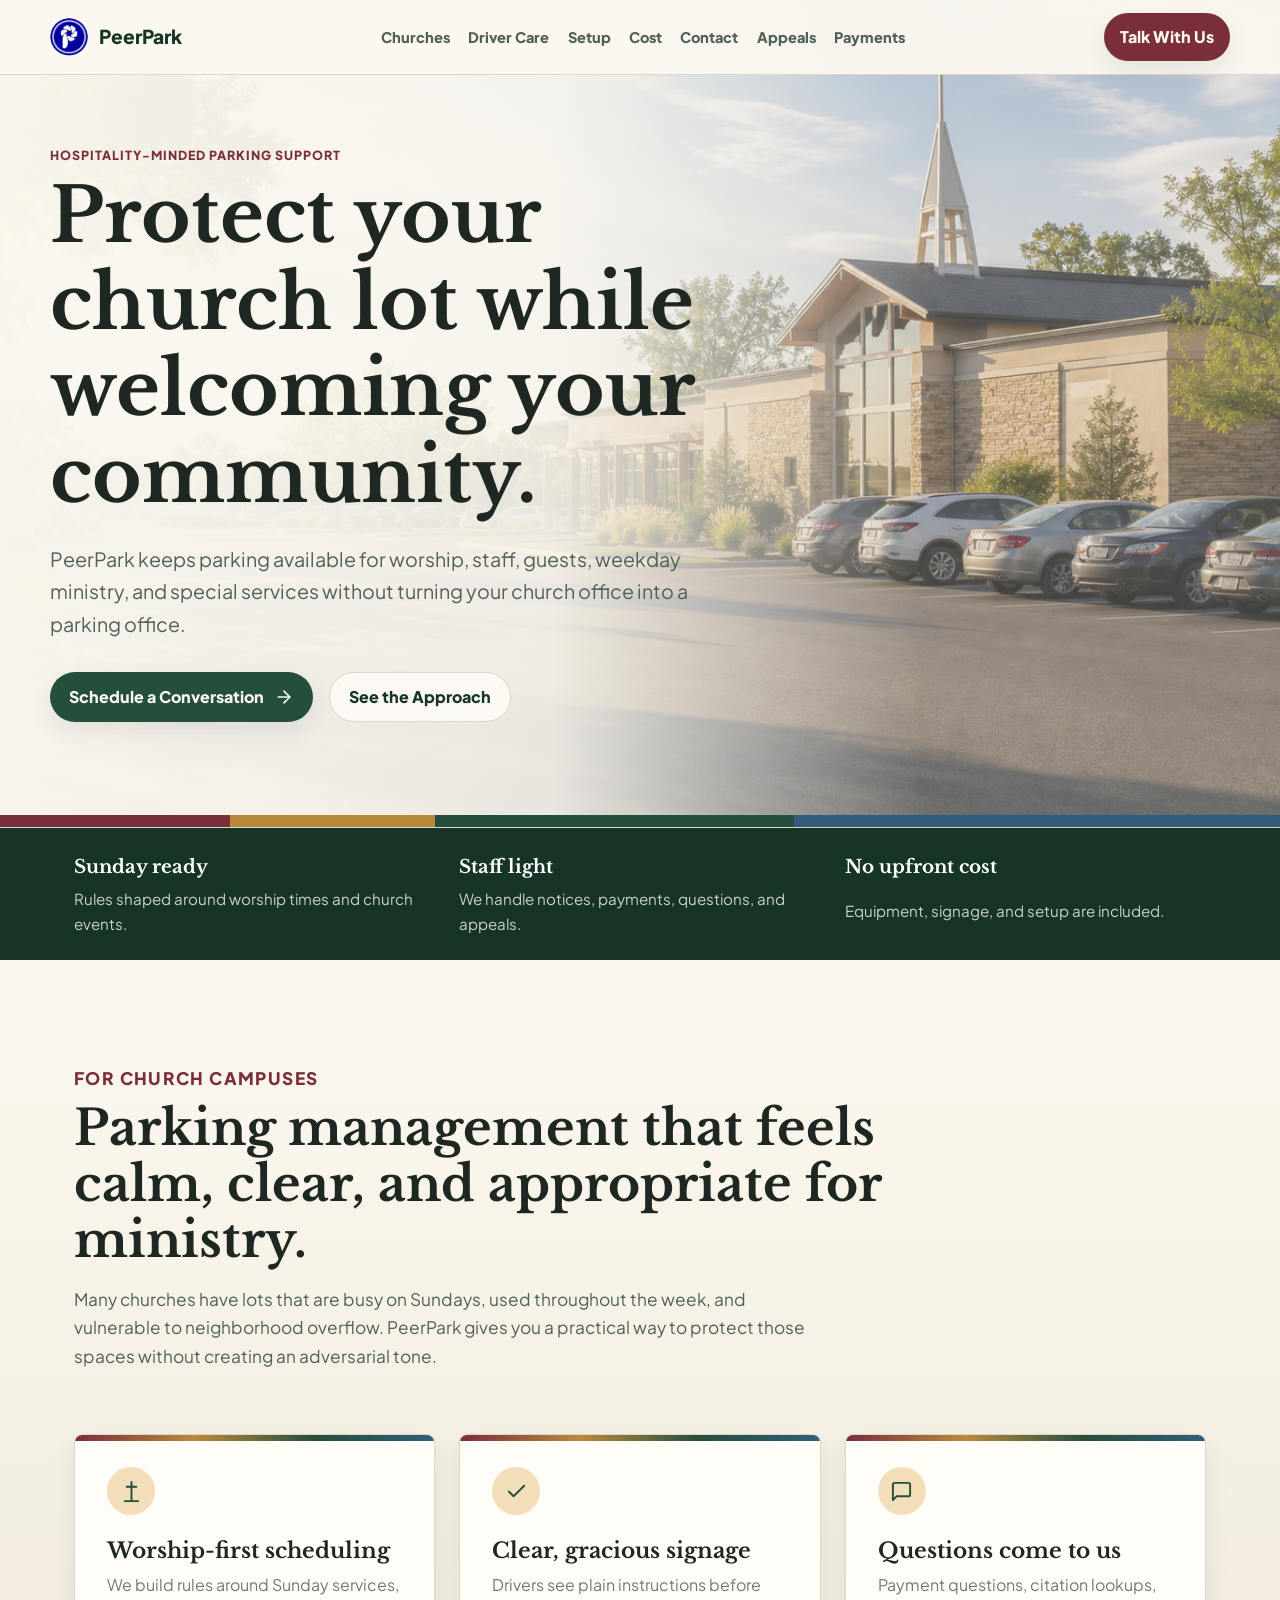
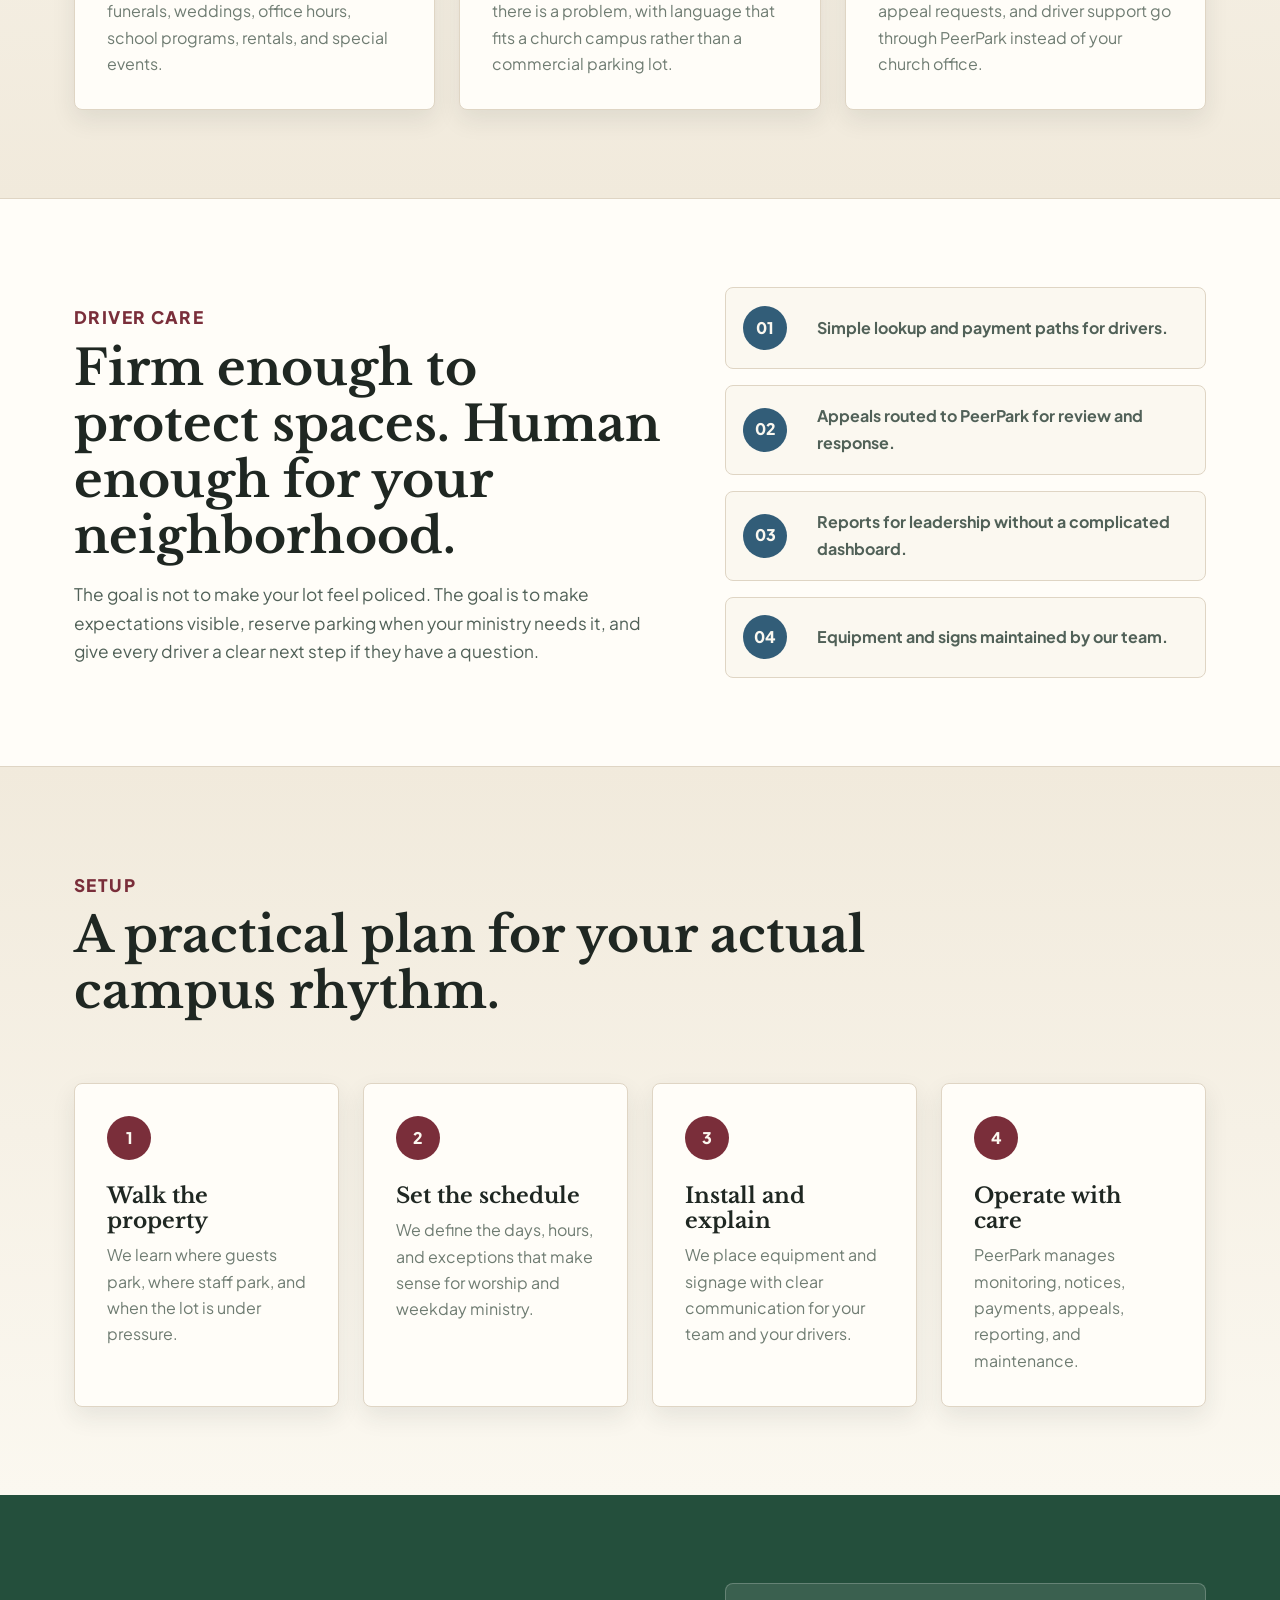
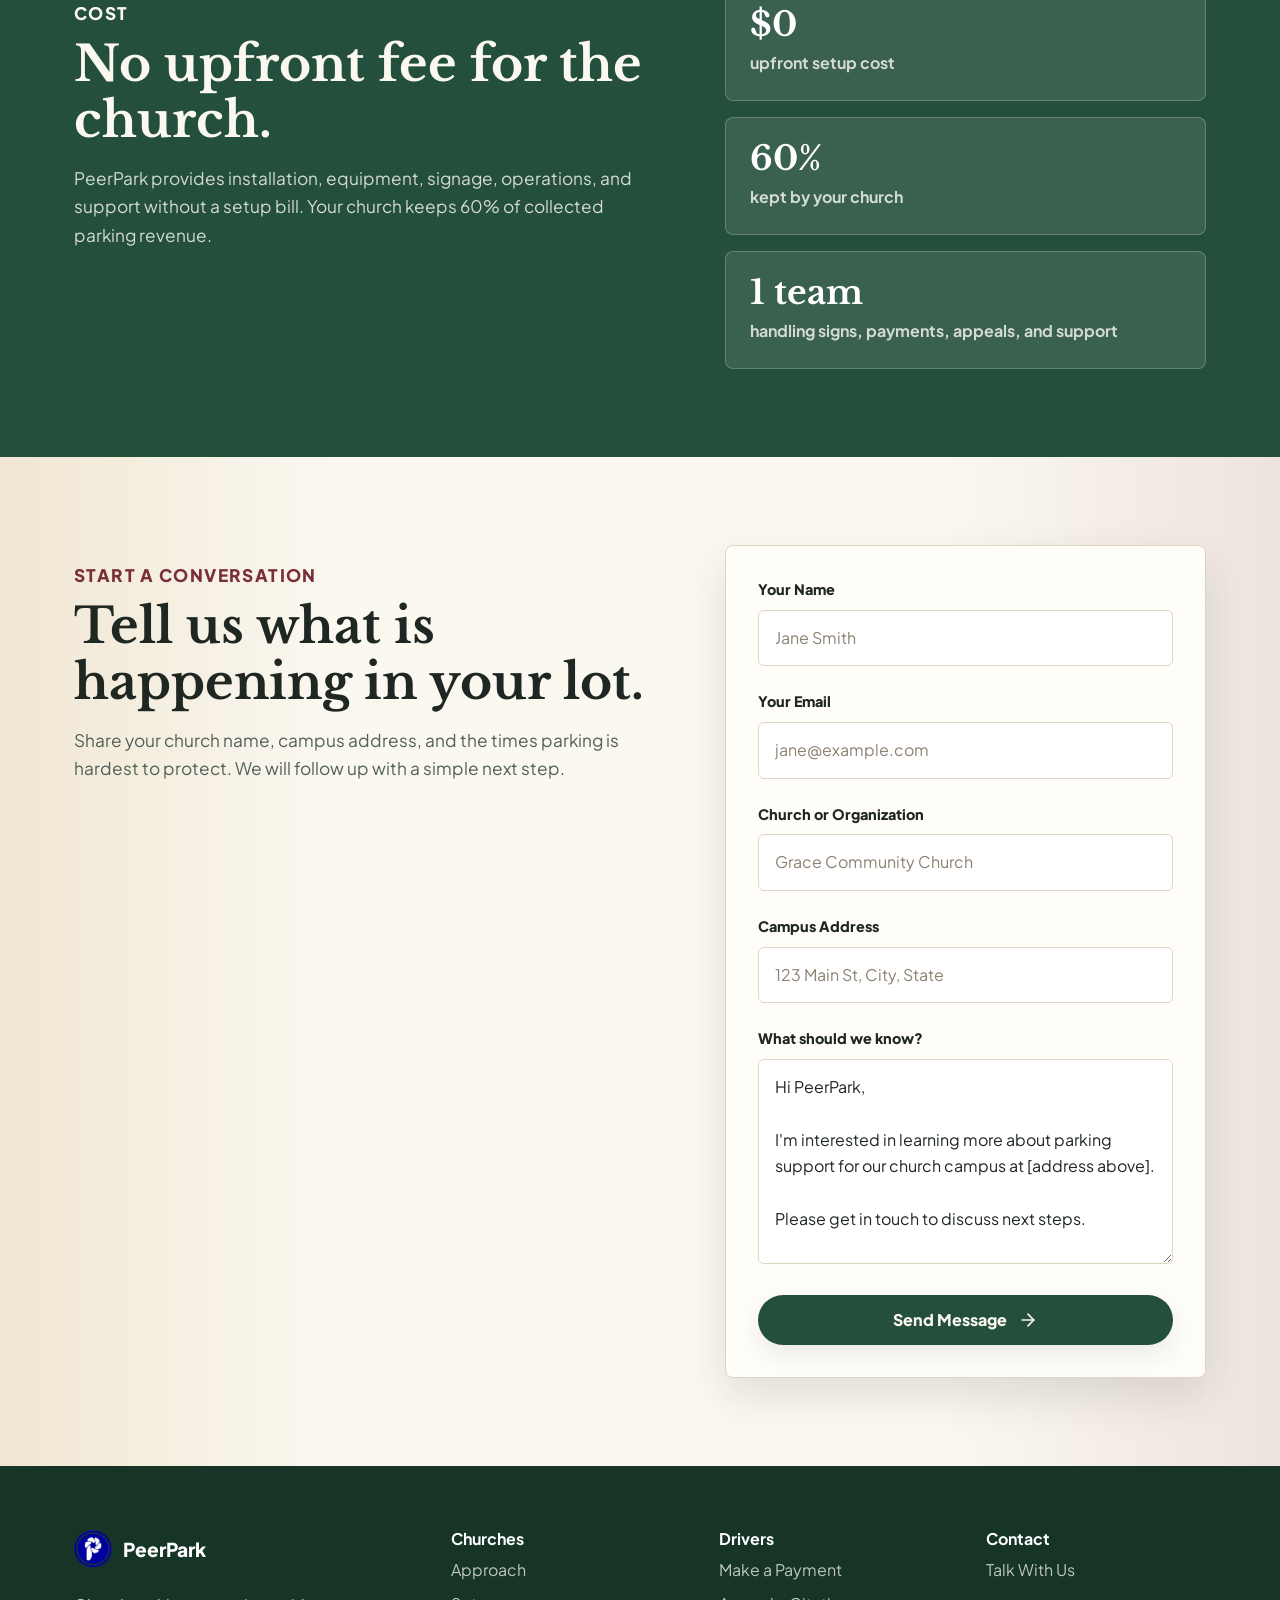
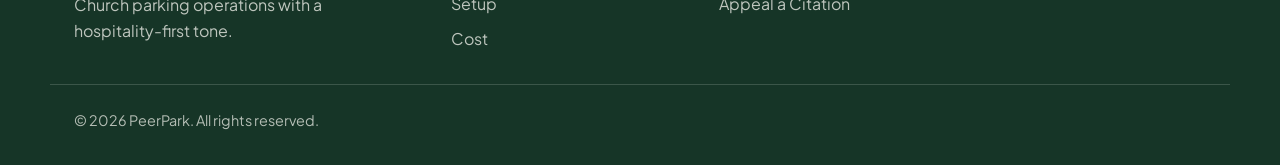
==== commit 27d622b1: "Refresh church homepage branding" ====
--- a/public/index.html
+++ b/public/index.html
@@ -5,12 +5,13 @@
   <meta charset="UTF-8">
   <meta name="viewport" content="width=device-width, initial-scale=1.0">
   <meta name="description"
-    content="PeerPark helps churches manage parking with hospitality-minded signage, monitoring, payments, appeals, and support at no upfront cost.">
-  <title>PeerPark | Church Parking, Handled with Care</title>
+    content="PeerPark helps churches protect parking for worship, weekday ministry, staff, and guests with hospitality-minded parking operations.">
+  <title>PeerPark | Church Parking with Hospitality</title>
 
   <link rel="preconnect" href="https://fonts.googleapis.com">
   <link rel="preconnect" href="https://fonts.gstatic.com" crossorigin>
-  <link href="https://fonts.googleapis.com/css2?family=Plus+Jakarta+Sans:wght@400;500;600;700;800&display=swap"
+  <link
+    href="https://fonts.googleapis.com/css2?family=Libre+Baskerville:wght@400;700&family=Plus+Jakarta+Sans:wght@400;500;600;700;800&display=swap"
     rel="stylesheet">
 
   <link rel="stylesheet" href="index.css">
@@ -20,236 +21,232 @@
   <nav class="navbar" role="navigation" aria-label="Main navigation">
     <div class="navbar__inner">
       <a href="#" class="navbar__logo" aria-label="PeerPark home">
-        <svg xmlns="http://www.w3.org/2000/svg" width="24" height="24" viewBox="0 0 24 24" fill="none"
-          stroke="currentColor" stroke-width="2" stroke-linecap="round" stroke-linejoin="round" aria-hidden="true">
-          <rect x="3" y="11" width="18" height="10" rx="2" />
-          <circle cx="12" cy="5" r="2" />
-          <path d="M12 7v4" />
-          <line x1="8" x2="8" y1="16" y2="16" />
-          <line x1="16" x2="16" y1="16" y2="16" />
-        </svg>
-        PeerPark
+        <span class="navbar__mark" aria-hidden="true">
+          <img src="assets/peerpark-logo.png" alt="">
+        </span>
+        <span>PeerPark</span>
       </a>
 
       <ul class="navbar__links">
-        <li><a href="#services" class="navbar__link">For Churches</a></li>
-        <li><a href="#how-it-works" class="navbar__link">How It Works</a></li>
-        <li><a href="#value" class="navbar__link">No Upfront Cost</a></li>
+        <li><a href="#churches" class="navbar__link">Churches</a></li>
+        <li><a href="#care" class="navbar__link">Driver Care</a></li>
+        <li><a href="#setup" class="navbar__link">Setup</a></li>
+        <li><a href="#value" class="navbar__link">Cost</a></li>
         <li><a href="#contact" class="navbar__link">Contact</a></li>
         <li><a href="appeals.html" class="navbar__link">Appeals</a></li>
         <li><a href="payments.html" class="navbar__link">Payments</a></li>
       </ul>
 
       <a href="#contact" class="navbar__cta">Talk With Us</a>
-
-      <button class="navbar__menu-toggle" aria-label="Toggle menu">
-        <span></span>
-        <span></span>
-        <span></span>
-      </button>
     </div>
   </nav>
 
-  <section class="hero" id="hero" aria-label="Church parking service">
-    <img class="hero__image" src="assets/church-parking-hero.png" alt="A welcoming church parking lot in morning light">
-    <div class="hero__overlay"></div>
-
-    <div class="hero__content">
-      <p class="hero__eyebrow">Parking support for church campuses</p>
-      <h1 class="hero__title">Church parking, handled with care.</h1>
-
-      <p class="hero__description">
-        PeerPark helps churches keep parking available for worship, weekday ministry, staff, and guests without asking
-        your team to manage citations, payments, signs, or support calls.
-      </p>
-
-      <div class="hero__actions">
-        <a href="#contact" class="btn btn--primary">
-          Schedule a Conversation
-          <svg xmlns="http://www.w3.org/2000/svg" width="24" height="24" viewBox="0 0 24 24" fill="none"
-            stroke="currentColor" stroke-width="2" stroke-linecap="round" stroke-linejoin="round" aria-hidden="true">
-            <path d="M5 12h14" />
-            <path d="m12 5 7 7-7 7" />
-          </svg>
-        </a>
-        <a href="#services" class="btn btn--secondary">See What We Handle</a>
-      </div>
-    </div>
-  </section>
-
-  <section class="services section" id="services">
-    <div class="container">
-      <div class="section__header">
-        <p class="section__eyebrow">Built around hospitality</p>
-        <h2>Protect your spaces without making parking feel harsh.</h2>
-        <p>
-          Churches need room for Sunday services, funerals, weddings, staff, weekday ministries, and community events.
-          We keep the process clear for drivers and light for your team.
+  <main>
+    <section class="hero" id="hero" aria-label="Church parking service">
+      <img class="hero__image" src="assets/church-parking-hero.png"
+        alt="A welcoming church parking lot in warm morning light">
+      <div class="hero__shade"></div>
+
+      <div class="hero__content">
+        <p class="eyebrow">Hospitality-minded parking support</p>
+        <h1>Protect your church lot while welcoming your community.</h1>
+        <p class="hero__lead">
+          PeerPark keeps parking available for worship, staff, guests, weekday ministry, and special services without
+          turning your church office into a parking office.
         </p>
-      </div>
-
-      <div class="services__grid">
-        <div class="service-item">
-          <div class="service-item__icon">
+
+        <div class="hero__actions">
+          <a href="#contact" class="btn btn--primary">
+            Schedule a Conversation
             <svg xmlns="http://www.w3.org/2000/svg" width="24" height="24" viewBox="0 0 24 24" fill="none"
-              stroke="currentColor" stroke-width="2" stroke-linecap="round" stroke-linejoin="round"
-              aria-hidden="true">
-              <path d="M20 6 9 17l-5-5" />
+              stroke="currentColor" stroke-width="2" stroke-linecap="round" stroke-linejoin="round" aria-hidden="true">
+              <path d="M5 12h14" />
+              <path d="m12 5 7 7-7 7" />
             </svg>
-          </div>
-          <h3 class="service-item__title">Guest-first guidance</h3>
-          <p class="service-item__description">
-            Clear signs and simple instructions help drivers understand when spaces are reserved for church use.
+          </a>
+          <a href="#churches" class="btn btn--secondary">See the Approach</a>
+        </div>
+      </div>
+    </section>
+
+    <section class="welcome-strip" aria-label="PeerPark church parking highlights">
+      <div class="container welcome-strip__inner">
+        <div>
+          <strong>Sunday ready</strong>
+          <span>Rules shaped around worship times and church events.</span>
+        </div>
+        <div>
+          <strong>Staff light</strong>
+          <span>We handle notices, payments, questions, and appeals.</span>
+        </div>
+        <div>
+          <strong>No upfront cost</strong>
+          <span>Equipment, signage, and setup are included.</span>
+        </div>
+      </div>
+    </section>
+
+    <section class="section churches" id="churches">
+      <div class="container">
+        <div class="section__header">
+          <p class="eyebrow">For church campuses</p>
+          <h2>Parking management that feels calm, clear, and appropriate for ministry.</h2>
+          <p>
+            Many churches have lots that are busy on Sundays, used throughout the week, and vulnerable to neighborhood
+            overflow. PeerPark gives you a practical way to protect those spaces without creating an adversarial tone.
           </p>
         </div>
 
-        <div class="service-item">
-          <div class="service-item__icon">
-            <svg xmlns="http://www.w3.org/2000/svg" width="24" height="24" viewBox="0 0 24 24" fill="none"
-              stroke="currentColor" stroke-width="2" stroke-linecap="round" stroke-linejoin="round"
-              aria-hidden="true">
-              <circle cx="12" cy="12" r="10" />
-              <path d="M12 6v6l4 2" />
-            </svg>
-          </div>
-          <h3 class="service-item__title">Sunday and weekday rules</h3>
-          <p class="service-item__description">
-            We tailor parking windows around worship times, office hours, school programs, rentals, and special events.
+        <div class="care-grid">
+          <article class="care-card">
+            <div class="care-card__icon" aria-hidden="true">
+              <svg xmlns="http://www.w3.org/2000/svg" width="24" height="24" viewBox="0 0 24 24" fill="none"
+                stroke="currentColor" stroke-width="2" stroke-linecap="round" stroke-linejoin="round">
+                <path d="M12 2v20" />
+                <path d="M7 7h10" />
+                <path d="M5 22h14" />
+              </svg>
+            </div>
+            <h3>Worship-first scheduling</h3>
+            <p>
+              We build rules around Sunday services, funerals, weddings, office hours, school programs, rentals, and
+              special events.
+            </p>
+          </article>
+
+          <article class="care-card">
+            <div class="care-card__icon" aria-hidden="true">
+              <svg xmlns="http://www.w3.org/2000/svg" width="24" height="24" viewBox="0 0 24 24" fill="none"
+                stroke="currentColor" stroke-width="2" stroke-linecap="round" stroke-linejoin="round">
+                <path d="M20 6 9 17l-5-5" />
+              </svg>
+            </div>
+            <h3>Clear, gracious signage</h3>
+            <p>
+              Drivers see plain instructions before there is a problem, with language that fits a church campus rather
+              than a commercial parking lot.
+            </p>
+          </article>
+
+          <article class="care-card">
+            <div class="care-card__icon" aria-hidden="true">
+              <svg xmlns="http://www.w3.org/2000/svg" width="24" height="24" viewBox="0 0 24 24" fill="none"
+                stroke="currentColor" stroke-width="2" stroke-linecap="round" stroke-linejoin="round">
+                <path d="M21 15a2 2 0 0 1-2 2H7l-4 4V5a2 2 0 0 1 2-2h14a2 2 0 0 1 2 2z" />
+              </svg>
+            </div>
+            <h3>Questions come to us</h3>
+            <p>
+              Payment questions, citation lookups, appeal requests, and driver support go through PeerPark instead of
+              your church office.
+            </p>
+          </article>
+        </div>
+      </div>
+    </section>
+
+    <section class="section care" id="care">
+      <div class="container care__layout">
+        <div class="care__copy">
+          <p class="eyebrow">Driver care</p>
+          <h2>Firm enough to protect spaces. Human enough for your neighborhood.</h2>
+          <p>
+            The goal is not to make your lot feel policed. The goal is to make expectations visible, reserve parking
+            when your ministry needs it, and give every driver a clear next step if they have a question.
           </p>
         </div>
 
-        <div class="service-item">
-          <div class="service-item__icon">
-            <svg xmlns="http://www.w3.org/2000/svg" width="24" height="24" viewBox="0 0 24 24" fill="none"
-              stroke="currentColor" stroke-width="2" stroke-linecap="round" stroke-linejoin="round"
-              aria-hidden="true">
-              <path d="M21 15a2 2 0 0 1-2 2H7l-4 4V5a2 2 0 0 1 2-2h14a2 2 0 0 1 2 2z" />
-            </svg>
-          </div>
-          <h3 class="service-item__title">Support handled for you</h3>
-          <p class="service-item__description">
-            Drivers contact us for payment questions, appeals, and citation support, so your office staff does not have
-            to carry that burden.
+        <div class="care-list" aria-label="Driver care features">
+          <div class="care-list__item">
+            <span>01</span>
+            <p>Simple lookup and payment paths for drivers.</p>
+          </div>
+          <div class="care-list__item">
+            <span>02</span>
+            <p>Appeals routed to PeerPark for review and response.</p>
+          </div>
+          <div class="care-list__item">
+            <span>03</span>
+            <p>Reports for leadership without a complicated dashboard.</p>
+          </div>
+          <div class="care-list__item">
+            <span>04</span>
+            <p>Equipment and signs maintained by our team.</p>
+          </div>
+        </div>
+      </div>
+    </section>
+
+    <section class="section setup" id="setup">
+      <div class="container">
+        <div class="section__header">
+          <p class="eyebrow">Setup</p>
+          <h2>A practical plan for your actual campus rhythm.</h2>
+        </div>
+
+        <div class="steps">
+          <article class="step">
+            <span class="step__number">1</span>
+            <h3>Walk the property</h3>
+            <p>We learn where guests park, where staff park, and when the lot is under pressure.</p>
+          </article>
+          <article class="step">
+            <span class="step__number">2</span>
+            <h3>Set the schedule</h3>
+            <p>We define the days, hours, and exceptions that make sense for worship and weekday ministry.</p>
+          </article>
+          <article class="step">
+            <span class="step__number">3</span>
+            <h3>Install and explain</h3>
+            <p>We place equipment and signage with clear communication for your team and your drivers.</p>
+          </article>
+          <article class="step">
+            <span class="step__number">4</span>
+            <h3>Operate with care</h3>
+            <p>PeerPark manages monitoring, notices, payments, appeals, reporting, and maintenance.</p>
+          </article>
+        </div>
+      </div>
+    </section>
+
+    <section class="section value" id="value">
+      <div class="container value__layout">
+        <div class="value__panel">
+          <p class="eyebrow">Cost</p>
+          <h2>No upfront fee for the church.</h2>
+          <p>
+            PeerPark provides installation, equipment, signage, operations, and support without a setup bill. Your church
+            keeps 60% of collected parking revenue.
           </p>
         </div>
 
-        <div class="service-item">
-          <div class="service-item__icon">
-            <svg xmlns="http://www.w3.org/2000/svg" width="24" height="24" viewBox="0 0 24 24" fill="none"
-              stroke="currentColor" stroke-width="2" stroke-linecap="round" stroke-linejoin="round"
-              aria-hidden="true">
-              <path d="M3 3h18v14H3z" />
-              <path d="M8 21h8" />
-              <path d="M12 17v4" />
-            </svg>
-          </div>
-          <h3 class="service-item__title">Monitoring and equipment</h3>
-          <p class="service-item__description">
-            We install and maintain the equipment needed to monitor your lot with minimal disruption to campus life.
+        <div class="value__summary" aria-label="Program summary">
+          <div>
+            <strong>$0</strong>
+            <span>upfront setup cost</span>
+          </div>
+          <div>
+            <strong>60%</strong>
+            <span>kept by your church</span>
+          </div>
+          <div>
+            <strong>1 team</strong>
+            <span>handling signs, payments, appeals, and support</span>
+          </div>
+        </div>
+      </div>
+    </section>
+
+    <section class="section cta" id="contact">
+      <div class="container cta__layout">
+        <div class="cta__copy">
+          <p class="eyebrow">Start a conversation</p>
+          <h2>Tell us what is happening in your lot.</h2>
+          <p>
+            Share your church name, campus address, and the times parking is hardest to protect. We will follow up with
+            a simple next step.
           </p>
         </div>
-
-        <div class="service-item">
-          <div class="service-item__icon">
-            <svg xmlns="http://www.w3.org/2000/svg" width="24" height="24" viewBox="0 0 24 24" fill="none"
-              stroke="currentColor" stroke-width="2" stroke-linecap="round" stroke-linejoin="round"
-              aria-hidden="true">
-              <rect x="2" y="5" width="20" height="14" rx="2" />
-              <path d="M2 10h20" />
-            </svg>
-          </div>
-          <h3 class="service-item__title">Payments and appeals</h3>
-          <p class="service-item__description">
-            Online lookup, payment, and appeal paths give drivers a clear process without involving church staff.
-          </p>
-        </div>
-
-        <div class="service-item">
-          <div class="service-item__icon">
-            <svg xmlns="http://www.w3.org/2000/svg" width="24" height="24" viewBox="0 0 24 24" fill="none"
-              stroke="currentColor" stroke-width="2" stroke-linecap="round" stroke-linejoin="round"
-              aria-hidden="true">
-              <path d="M3 3v18h18" />
-              <path d="m19 9-5 5-4-4-3 3" />
-            </svg>
-          </div>
-          <h3 class="service-item__title">Simple reporting</h3>
-          <p class="service-item__description">
-            Your leadership can see what is happening in the lot without learning a complicated parking system.
-          </p>
-        </div>
-      </div>
-    </div>
-  </section>
-
-  <section class="how-it-works section" id="how-it-works">
-    <div class="container">
-      <div class="section__header">
-        <p class="section__eyebrow">A simple start</p>
-        <h2>We fit the parking plan around your ministry schedule.</h2>
-      </div>
-
-      <div class="how-it-works__steps">
-        <div class="step">
-          <div class="step__number">1</div>
-          <h3 class="step__title">Walk the campus</h3>
-          <p class="step__description">
-            We learn how your lot is used across worship services, office hours, events, rentals, and neighboring
-            traffic.
-          </p>
-        </div>
-
-        <div class="step">
-          <div class="step__number">2</div>
-          <h3 class="step__title">Set clear rules</h3>
-          <p class="step__description">
-            Together, we define the times, spaces, signage, and communication that make sense for your church.
-          </p>
-        </div>
-
-        <div class="step">
-          <div class="step__number">3</div>
-          <h3 class="step__title">Let us operate it</h3>
-          <p class="step__description">
-            PeerPark manages monitoring, notices, payments, appeals, and maintenance, while your team stays focused on
-            ministry.
-          </p>
-        </div>
-      </div>
-    </div>
-  </section>
-
-  <section class="value-prop section" id="value">
-    <div class="container">
-      <div class="value-prop__layout">
-        <div class="value-prop__copy">
-          <p class="section__eyebrow">No upfront cost</p>
-          <h2>Stewardship-friendly parking support.</h2>
-          <p class="value-prop__lead">
-            We provide installation, equipment, signage, operations, and driver support with no upfront fee. PeerPark is
-            compensated from collected parking revenue, so the program is built to serve your campus responsibly.
-          </p>
-        </div>
-
-        <ul class="value-prop__bullets">
-          <li>Free installation, equipment, and signage</li>
-          <li>Your church keeps 70% of collected revenue</li>
-          <li>Church staff no longer have to monitor the lot</li>
-          <li>Drivers get clear payment and appeal options</li>
-        </ul>
-      </div>
-    </div>
-  </section>
-
-  <section class="cta section" id="contact">
-    <div class="container">
-      <div class="cta__content">
-        <p class="section__eyebrow">Start a conversation</p>
-        <h2>Tell us about your church parking needs.</h2>
-        <p>
-          Share your campus address and the times your lot needs the most support. We will follow up with practical next
-          steps.
-        </p>
 
         <form class="contact-form" action="https://formsubmit.co/team@ktsmedia.org" method="POST">
           <input type="hidden" name="_subject" value="New PeerPark Church Interest">
@@ -300,57 +297,41 @@
           </button>
         </form>
       </div>
+    </section>
+  </main>
+
+  <footer class="footer">
+    <div class="container footer__content">
+      <div class="footer__brand">
+        <div class="footer__logo">
+          <span class="navbar__mark" aria-hidden="true">
+            <img src="assets/peerpark-logo.png" alt="">
+          </span>
+          PeerPark
+        </div>
+        <p>Church parking operations with a hospitality-first tone.</p>
+      </div>
+
+      <div class="footer__column">
+        <h4>Churches</h4>
+        <a href="#churches">Approach</a>
+        <a href="#setup">Setup</a>
+        <a href="#value">Cost</a>
+      </div>
+
+      <div class="footer__column">
+        <h4>Drivers</h4>
+        <a href="payments.html">Make a Payment</a>
+        <a href="appeals.html">Appeal a Citation</a>
+      </div>
+
+      <div class="footer__column">
+        <h4>Contact</h4>
+        <a href="#contact">Talk With Us</a>
+      </div>
     </div>
-  </section>
-
-  <footer class="footer">
-    <div class="container">
-      <div class="footer__content">
-        <div class="footer__brand">
-          <div class="footer__logo">
-            <svg xmlns="http://www.w3.org/2000/svg" width="24" height="24" viewBox="0 0 24 24" fill="none"
-              stroke="currentColor" stroke-width="2" stroke-linecap="round" stroke-linejoin="round" aria-hidden="true">
-              <rect x="3" y="11" width="18" height="10" rx="2" />
-              <circle cx="12" cy="5" r="2" />
-              <path d="M12 7v4" />
-              <line x1="8" x2="8" y1="16" y2="16" />
-              <line x1="16" x2="16" y1="16" y2="16" />
-            </svg>
-            PeerPark
-          </div>
-          <p class="footer__description">
-            Parking operations for churches and community campuses.
-          </p>
-        </div>
-
-        <div class="footer__column">
-          <h4>Churches</h4>
-          <ul class="footer__links">
-            <li><a href="#services">What We Handle</a></li>
-            <li><a href="#how-it-works">How It Works</a></li>
-            <li><a href="#value">No Upfront Cost</a></li>
-          </ul>
-        </div>
-
-        <div class="footer__column">
-          <h4>Drivers</h4>
-          <ul class="footer__links">
-            <li><a href="payments.html">Make a Payment</a></li>
-            <li><a href="appeals.html">Appeal a Citation</a></li>
-          </ul>
-        </div>
-
-        <div class="footer__column">
-          <h4>Contact</h4>
-          <ul class="footer__links">
-            <li><a href="#contact">Talk With Us</a></li>
-          </ul>
-        </div>
-      </div>
-
-      <div class="footer__bottom">
-        <p>&copy; 2026 PeerPark. All rights reserved.</p>
-      </div>
+    <div class="container footer__bottom">
+      <p>&copy; 2026 PeerPark. All rights reserved.</p>
     </div>
   </footer>
 </body>
--- a/public/index.css
+++ b/public/index.css
@@ -1,33 +1,25 @@
 :root {
-  --color-ink: #15231d;
-  --color-ink-soft: #40544a;
-  --color-muted: #66756d;
-  --color-page: #f7f9f5;
-  --color-surface: #ffffff;
-  --color-surface-alt: #eef4ed;
-  --color-border: #dce5dc;
-  --color-primary: #1f6b4e;
-  --color-primary-dark: #174f3b;
-  --color-primary-soft: #dcece4;
-  --color-accent: #b6802f;
-  --color-accent-soft: #f3e7d1;
-  --color-footer: #14251d;
-  --shadow-soft: 0 18px 45px rgba(31, 54, 43, 0.12);
-  --shadow-card: 0 12px 30px rgba(31, 54, 43, 0.08);
+  --ink: #1f2722;
+  --ink-soft: #516158;
+  --muted: #6f7c72;
+  --ivory: #fbf8f0;
+  --parchment: #f1eadc;
+  --stone: #ded3bf;
+  --linen: #fffdf8;
+  --chapel-green: #244f3c;
+  --chapel-green-dark: #163527;
+  --stained-red: #7a2e3a;
+  --stained-blue: #325d78;
+  --brass: #b8893d;
+  --brass-soft: #f2dfba;
+  --border: #dfd5c4;
+  --shadow: 0 18px 44px rgba(38, 48, 41, 0.13);
+  --shadow-small: 0 10px 24px rgba(38, 48, 41, 0.09);
+  --radius: 8px;
   --radius-sm: 6px;
-  --radius-md: 8px;
-  --radius-full: 9999px;
-  --font-family: 'Plus Jakarta Sans', system-ui, -apple-system, BlinkMacSystemFont, "Segoe UI", sans-serif;
-  --font-size-base: 1rem;
-  --font-size-lg: 1.125rem;
-  --font-size-xl: 1.25rem;
-  --font-size-2xl: 1.5rem;
-  --font-size-3xl: 2rem;
-  --font-size-4xl: 2.75rem;
-  --font-size-5xl: 3.5rem;
-  --font-size-hero: clamp(2.8rem, 6vw, 5.8rem);
-  --line-height-tight: 1.06;
-  --line-height-body: 1.65;
+  --radius-pill: 999px;
+  --font-body: 'Plus Jakarta Sans', system-ui, -apple-system, BlinkMacSystemFont, "Segoe UI", sans-serif;
+  --font-display: 'Libre Baskerville', Georgia, serif;
   --space-xs: 0.25rem;
   --space-sm: 0.5rem;
   --space-md: 1rem;
@@ -36,7 +28,7 @@
   --space-2xl: 3rem;
   --space-3xl: 4rem;
   --space-4xl: 5.5rem;
-  --transition-base: 180ms ease;
+  --transition: 180ms ease;
 }
 
 *,
@@ -54,12 +46,15 @@
 
 body {
   min-height: 100vh;
+  max-width: 100%;
   overflow-x: hidden;
-  background: var(--color-page);
-  color: var(--color-ink);
-  font-family: var(--font-family);
-  font-size: var(--font-size-base);
-  line-height: var(--line-height-body);
+  color: var(--ink);
+  background:
+    linear-gradient(90deg, rgba(122, 46, 58, 0.04), transparent 18%, transparent 82%, rgba(50, 93, 120, 0.05)),
+    var(--ivory);
+  font-family: var(--font-body);
+  font-size: 1rem;
+  line-height: 1.65;
 }
 
 a {
@@ -74,9 +69,9 @@
 }
 
 button {
-  cursor: pointer;
   border: 0;
   background: none;
+  cursor: pointer;
 }
 
 img {
@@ -88,9 +83,27 @@
 h2,
 h3,
 h4 {
-  color: var(--color-ink);
-  font-weight: 800;
-  line-height: var(--line-height-tight);
+  color: var(--ink);
+  font-family: var(--font-display);
+  font-weight: 700;
+  line-height: 1.15;
+}
+
+h1 {
+  max-width: 760px;
+  font-size: 4.7rem;
+}
+
+h2 {
+  font-size: 3.05rem;
+}
+
+h3 {
+  font-size: 1.35rem;
+}
+
+p {
+  color: var(--ink-soft);
 }
 
 .container {
@@ -106,33 +119,23 @@
 }
 
 .section__header {
+  max-width: 820px;
+  margin-bottom: var(--space-3xl);
+}
+
+.section__header p {
   max-width: 760px;
-  margin: 0 auto var(--space-3xl);
-  text-align: center;
-}
-
-.section__eyebrow,
-.hero__eyebrow {
+  margin-top: var(--space-md);
+  font-size: 1.08rem;
+}
+
+.eyebrow {
   margin-bottom: var(--space-sm);
-  color: var(--color-accent);
+  color: var(--stained-red);
   font-size: 0.78rem;
   font-weight: 800;
   letter-spacing: 0.08em;
   text-transform: uppercase;
-}
-
-.section__header h2,
-.value-prop__copy h2,
-.cta h2 {
-  margin-bottom: var(--space-md);
-  font-size: var(--font-size-4xl);
-}
-
-.section__header p,
-.value-prop__lead,
-.cta p {
-  color: var(--color-ink-soft);
-  font-size: var(--font-size-lg);
 }
 
 .navbar {
@@ -141,79 +144,85 @@
   left: 0;
   right: 0;
   z-index: 100;
-  padding: 0.9rem var(--space-xl);
-  background: rgba(255, 255, 255, 0.92);
-  border-bottom: 1px solid rgba(220, 229, 220, 0.8);
+  padding: 0.82rem var(--space-xl);
+  background: rgba(251, 248, 240, 0.94);
+  border-bottom: 1px solid rgba(126, 102, 73, 0.22);
   backdrop-filter: blur(14px);
 }
 
 .navbar__inner {
-  display: flex;
-  align-items: center;
-  justify-content: space-between;
   max-width: 1180px;
   margin: 0 auto;
+  display: flex;
+  align-items: center;
+  justify-content: space-between;
   gap: var(--space-lg);
 }
 
 .navbar__logo,
 .footer__logo {
+  min-width: max-content;
+  display: inline-flex;
+  align-items: center;
+  gap: 0.7rem;
+  color: var(--chapel-green-dark);
+  font-weight: 800;
+  font-size: 1.2rem;
+}
+
+.navbar__mark {
+  width: 38px;
+  height: 38px;
+  display: inline-flex;
+  align-items: center;
+  justify-content: center;
+  background: transparent;
+  border: 0;
+  border-radius: 50%;
+  overflow: hidden;
+}
+
+.navbar__mark img {
+  width: 100%;
+  height: 100%;
+  object-fit: contain;
+}
+
+.navbar__links {
+  min-width: 0;
   display: flex;
   align-items: center;
-  gap: var(--space-sm);
-  font-size: var(--font-size-xl);
+  justify-content: center;
+  gap: 1.15rem;
+  list-style: none;
+}
+
+.navbar__link {
+  color: var(--ink-soft);
+  font-size: 0.91rem;
   font-weight: 800;
-}
-
-.navbar__logo svg,
-.footer__logo svg {
-  width: 28px;
-  height: 28px;
-  color: var(--color-primary);
-}
-
-.navbar__links {
-  display: flex;
-  align-items: center;
-  gap: var(--space-xl);
-  list-style: none;
-}
-
-.navbar__link {
-  color: var(--color-ink-soft);
-  font-size: 0.94rem;
-  font-weight: 700;
-  transition: color var(--transition-base);
+  white-space: nowrap;
+  transition: color var(--transition);
 }
 
 .navbar__link:hover {
-  color: var(--color-primary);
+  color: var(--stained-red);
 }
 
 .navbar__cta {
+  min-width: max-content;
   padding: 0.68rem 1rem;
-  color: #ffffff;
-  background: var(--color-primary);
-  border-radius: var(--radius-full);
+  color: var(--ivory);
+  background: var(--stained-red);
+  border-radius: var(--radius-pill);
   font-weight: 800;
-  transition: background var(--transition-base), transform var(--transition-base);
+  box-shadow: var(--shadow-small);
+  transition: background var(--transition), transform var(--transition);
 }
 
 .navbar__cta:hover {
-  background: var(--color-primary-dark);
+  background: #632530;
   transform: translateY(-1px);
-}
-
-.navbar__menu-toggle {
-  display: none;
-  flex-direction: column;
-  gap: 5px;
-}
-
-.navbar__menu-toggle span {
-  width: 24px;
-  height: 2px;
-  background: var(--color-ink);
 }
 
 .hero {
@@ -222,7 +231,19 @@
   align-items: center;
   position: relative;
   overflow: hidden;
-  padding: 7.5rem var(--space-lg) 5rem;
+  padding: 8.5rem var(--space-lg) 6rem;
+  border-bottom: 1px solid var(--border);
+}
+
+.hero::after {
+  content: "";
+  position: absolute;
+  left: 0;
+  right: 0;
+  bottom: 0;
+  height: 12px;
+  background:
+    linear-gradient(90deg, var(--stained-red) 0 18%, var(--brass) 18% 34%, var(--chapel-green) 34% 62%, var(--stained-blue) 62% 100%);
 }
 
 .hero__image {
@@ -234,12 +255,12 @@
   object-position: center;
 }
 
-.hero__overlay {
+.hero__shade {
   position: absolute;
   inset: 0;
   background:
-    linear-gradient(90deg, rgba(247, 249, 245, 0.98) 0%, rgba(247, 249, 245, 0.84) 38%, rgba(247, 249, 245, 0.24) 72%),
-    linear-gradient(0deg, rgba(21, 35, 29, 0.18), rgba(21, 35, 29, 0.06));
+    linear-gradient(90deg, rgba(251, 248, 240, 0.98) 0%, rgba(251, 248, 240, 0.9) 43%, rgba(251, 248, 240, 0.24) 72%),
+    linear-gradient(0deg, rgba(31, 39, 34, 0.18), rgba(31, 39, 34, 0.04));
 }
 
 .hero__content {
@@ -249,37 +270,31 @@
   z-index: 1;
 }
 
-.hero__title {
-  max-width: 690px;
-  margin-bottom: var(--space-lg);
-  font-size: var(--font-size-hero);
-  letter-spacing: 0;
-}
-
-.hero__description {
-  max-width: 620px;
-  margin-bottom: var(--space-xl);
-  color: var(--color-ink-soft);
-  font-size: var(--font-size-xl);
+.hero__lead {
+  max-width: 650px;
+  margin-top: var(--space-lg);
+  font-size: 1.23rem;
+  color: var(--ink-soft);
 }
 
 .hero__actions {
   display: flex;
   flex-wrap: wrap;
   gap: var(--space-md);
+  margin-top: var(--space-xl);
 }
 
 .btn {
+  min-height: 50px;
   display: inline-flex;
   align-items: center;
   justify-content: center;
-  gap: var(--space-sm);
-  min-height: 48px;
-  padding: 0.88rem 1.2rem;
-  border-radius: var(--radius-full);
+  gap: 0.65rem;
+  padding: 0.9rem 1.18rem;
+  border-radius: var(--radius-pill);
   font-weight: 800;
   line-height: 1;
-  transition: transform var(--transition-base), background var(--transition-base), border-color var(--transition-base);
+  transition: background var(--transition), border-color var(--transition), color var(--transition), transform var(--transition);
 }
 
 .btn svg {
@@ -288,47 +303,95 @@
 }
 
 .btn--primary {
-  color: #ffffff;
-  background: var(--color-primary);
-  box-shadow: var(--shadow-card);
+  color: var(--ivory);
+  background: var(--chapel-green);
+  box-shadow: var(--shadow-small);
 }
 
 .btn--primary:hover {
-  background: var(--color-primary-dark);
+  background: var(--chapel-green-dark);
   transform: translateY(-2px);
 }
 
 .btn--secondary {
-  color: var(--color-ink);
-  background: rgba(255, 255, 255, 0.78);
-  border: 1px solid var(--color-border);
+  color: var(--chapel-green-dark);
+  background: rgba(255, 253, 248, 0.82);
+  border: 1px solid var(--border);
 }
 
 .btn--secondary:hover {
-  border-color: var(--color-primary);
+  border-color: var(--brass);
+  color: var(--stained-red);
   transform: translateY(-2px);
 }
 
-.services {
-  background: var(--color-page);
-}
-
-.services__grid {
+.welcome-strip {
+  background: var(--chapel-green-dark);
+  color: var(--ivory);
+}
+
+.welcome-strip__inner {
   display: grid;
   grid-template-columns: repeat(3, 1fr);
   gap: var(--space-lg);
-}
-
-.service-item,
+  padding-top: var(--space-lg);
+  padding-bottom: var(--space-lg);
+}
+
+.welcome-strip__inner div {
+  display: grid;
+  gap: 0.2rem;
+}
+
+.welcome-strip strong {
+  color: #ffffff;
+  font-family: var(--font-display);
+  font-size: 1.15rem;
+}
+
+.welcome-strip span {
+  color: rgba(255, 253, 248, 0.78);
+  font-size: 0.95rem;
+}
+
+.churches {
+  background:
+    linear-gradient(180deg, var(--ivory), var(--parchment));
+}
+
+.care-grid {
+  display: grid;
+  grid-template-columns: repeat(3, 1fr);
+  gap: var(--space-lg);
+}
+
+.care-card,
+.step,
 .payment-option {
   padding: var(--space-xl);
-  background: var(--color-surface);
-  border: 1px solid var(--color-border);
-  border-radius: var(--radius-md);
-  box-shadow: var(--shadow-card);
-}
-
-.service-item__icon,
+  background: var(--linen);
+  border: 1px solid var(--border);
+  border-radius: var(--radius);
+  box-shadow: var(--shadow-small);
+}
+
+.care-card {
+  position: relative;
+  overflow: hidden;
+}
+
+.care-card::before {
+  content: "";
+  position: absolute;
+  top: 0;
+  left: 0;
+  width: 100%;
+  height: 6px;
+  background:
+    linear-gradient(90deg, var(--stained-red), var(--brass), var(--chapel-green), var(--stained-blue));
+}
+
+.care-card__icon,
 .payment-option__icon {
   width: 48px;
   height: 48px;
@@ -336,122 +399,163 @@
   align-items: center;
   justify-content: center;
   margin-bottom: var(--space-lg);
-  color: var(--color-primary);
-  background: var(--color-primary-soft);
-  border-radius: var(--radius-md);
-}
-
-.service-item__icon svg,
+  color: var(--chapel-green);
+  background: var(--brass-soft);
+  border-radius: 50%;
+}
+
+.care-card__icon svg,
 .payment-option__icon svg {
-  width: 24px;
-  height: 24px;
-}
-
-.service-item__title,
-.step__title,
+  width: 23px;
+  height: 23px;
+}
+
+.care-card h3,
+.step h3,
 .payment-option h3 {
   margin-bottom: var(--space-sm);
-  font-size: var(--font-size-xl);
-}
-
-.service-item__description,
-.step__description,
+}
+
+.care-card p,
+.step p,
 .payment-option p {
-  color: var(--color-muted);
-}
-
-.how-it-works {
-  background: var(--color-surface);
-  border-top: 1px solid var(--color-border);
-  border-bottom: 1px solid var(--color-border);
-}
-
-.how-it-works__steps {
-  display: grid;
-  grid-template-columns: repeat(3, 1fr);
-  gap: var(--space-xl);
-}
-
-.step {
-  position: relative;
-  padding-top: var(--space-sm);
+  color: var(--muted);
+}
+
+.care {
+  background: var(--linen);
+  border-top: 1px solid var(--border);
+  border-bottom: 1px solid var(--border);
+}
+
+.care__layout,
+.value__layout,
+.cta__layout {
+  display: grid;
+  grid-template-columns: minmax(0, 1fr) minmax(340px, 0.82fr);
+  gap: var(--space-3xl);
+  align-items: start;
+}
+
+.care__copy p,
+.value__panel p,
+.cta__copy p {
+  margin-top: var(--space-md);
+  font-size: 1.08rem;
+}
+
+.care-list {
+  display: grid;
+  gap: var(--space-md);
+}
+
+.care-list__item {
+  display: grid;
+  grid-template-columns: 58px 1fr;
+  gap: var(--space-md);
+  align-items: center;
+  padding: 1.1rem;
+  background: var(--ivory);
+  border: 1px solid var(--border);
+  border-radius: var(--radius);
+}
+
+.care-list__item span {
+  width: 44px;
+  height: 44px;
+  display: inline-flex;
+  align-items: center;
+  justify-content: center;
+  color: var(--ivory);
+  background: var(--stained-blue);
+  border-radius: 50%;
+  font-weight: 800;
+}
+
+.care-list__item p {
+  color: var(--ink-soft);
+  font-weight: 700;
+}
+
+.setup {
+  background:
+    linear-gradient(180deg, var(--parchment), var(--ivory));
+}
+
+.steps {
+  display: grid;
+  grid-template-columns: repeat(4, 1fr);
+  gap: var(--space-lg);
 }
 
 .step__number {
-  width: 48px;
-  height: 48px;
-  display: flex;
+  width: 44px;
+  height: 44px;
+  display: inline-flex;
   align-items: center;
   justify-content: center;
   margin-bottom: var(--space-lg);
-  color: #ffffff;
-  background: var(--color-primary);
+  color: var(--ivory);
+  background: var(--stained-red);
   border-radius: 50%;
   font-weight: 800;
 }
 
-.value-prop {
-  background: var(--color-surface-alt);
-}
-
-.value-prop__layout {
-  display: grid;
-  grid-template-columns: minmax(0, 1.05fr) minmax(300px, 0.95fr);
-  gap: var(--space-3xl);
-  align-items: center;
-}
-
-.value-prop__copy h2 {
-  max-width: 620px;
-}
-
-.value-prop__lead {
-  max-width: 680px;
-}
-
-.value-prop__bullets {
+.value {
+  background: var(--chapel-green);
+  color: var(--ivory);
+}
+
+.value .eyebrow,
+.value h2,
+.value p {
+  color: var(--ivory);
+}
+
+.value__panel p {
+  color: rgba(255, 253, 248, 0.8);
+}
+
+.value__summary {
   display: grid;
   gap: var(--space-md);
+}
+
+.value__summary div {
+  padding: var(--space-lg);
+  background: rgba(255, 253, 248, 0.1);
+  border: 1px solid rgba(255, 253, 248, 0.22);
+  border-radius: var(--radius);
+}
+
+.value__summary strong {
+  display: block;
+  color: #ffffff;
+  font-family: var(--font-display);
+  font-size: 2.1rem;
+  line-height: 1;
+}
+
+.value__summary span {
+  display: block;
+  margin-top: var(--space-sm);
+  color: rgba(255, 253, 248, 0.78);
+  font-weight: 700;
+}
+
+.cta {
+  background:
+    linear-gradient(90deg, rgba(184, 137, 61, 0.16), transparent 26%, transparent 74%, rgba(122, 46, 58, 0.1)),
+    var(--ivory);
+}
+
+.contact-form {
+  width: 100%;
   padding: var(--space-xl);
-  list-style: none;
-  background: var(--color-surface);
-  border: 1px solid var(--color-border);
-  border-radius: var(--radius-md);
-  box-shadow: var(--shadow-soft);
-}
-
-.value-prop__bullets li {
-  display: flex;
-  align-items: flex-start;
-  gap: var(--space-md);
-  color: var(--color-ink);
-  font-weight: 700;
-}
-
-.value-prop__bullets li::before {
-  content: "";
-  width: 10px;
-  height: 10px;
-  margin-top: 0.58rem;
-  background: var(--color-accent);
-  border-radius: 50%;
-  flex: 0 0 auto;
-}
-
-.cta {
-  background: var(--color-page);
-}
-
-.cta__content {
-  max-width: 640px;
-  margin: 0 auto;
-  text-align: center;
-}
-
-.contact-form {
-  max-width: 560px;
-  margin: var(--space-xl) auto 0;
-  text-align: left;
+  background: var(--linen);
+  border: 1px solid var(--border);
+  border-radius: var(--radius);
+  box-shadow: var(--shadow);
 }
 
 .contact-form__group {
@@ -461,7 +565,7 @@
 .contact-form__label {
   display: block;
   margin-bottom: var(--space-sm);
-  color: var(--color-ink);
+  color: var(--ink);
   font-size: 0.9rem;
   font-weight: 800;
 }
@@ -469,28 +573,28 @@
 .contact-form__input,
 .contact-form__textarea {
   width: 100%;
-  padding: 0.9rem 1rem;
-  color: var(--color-ink);
-  background: var(--color-surface);
-  border: 1px solid var(--color-border);
-  border-radius: var(--radius-md);
-  transition: border-color var(--transition-base), box-shadow var(--transition-base);
+  padding: 0.88rem 1rem;
+  color: var(--ink);
+  background: #ffffff;
+  border: 1px solid var(--border);
+  border-radius: var(--radius-sm);
+  transition: border-color var(--transition), box-shadow var(--transition);
 }
 
 .contact-form__input:focus,
 .contact-form__textarea:focus {
   outline: none;
-  border-color: var(--color-primary);
-  box-shadow: 0 0 0 3px rgba(31, 107, 78, 0.16);
+  border-color: var(--chapel-green);
+  box-shadow: 0 0 0 3px rgba(36, 79, 60, 0.16);
 }
 
 .contact-form__input::placeholder,
 .contact-form__textarea::placeholder {
-  color: #89978f;
+  color: #8c8173;
 }
 
 .contact-form__textarea {
-  min-height: 210px;
+  min-height: 205px;
   resize: vertical;
 }
 
@@ -501,7 +605,7 @@
 .page-hero {
   padding-top: 9rem;
   padding-bottom: var(--space-2xl);
-  background: var(--color-surface-alt);
+  background: var(--parchment);
 }
 
 .page-hero__content {
@@ -512,12 +616,12 @@
 
 .page-hero__content h1 {
   margin-bottom: var(--space-md);
-  font-size: var(--font-size-5xl);
+  font-size: 3.6rem;
 }
 
 .page-hero__description {
-  color: var(--color-ink-soft);
-  font-size: var(--font-size-xl);
+  color: var(--ink-soft);
+  font-size: 1.15rem;
 }
 
 .form-section {
@@ -537,6 +641,9 @@
 
 .payment-option .contact-form {
   margin-top: var(--space-lg);
+  padding: 0;
+  border: 0;
+  box-shadow: none;
 }
 
 .payment-option .btn {
@@ -545,113 +652,77 @@
 
 .footer {
   padding: var(--space-3xl) 0 var(--space-xl);
-  color: rgba(255, 255, 255, 0.78);
-  background: var(--color-footer);
+  color: rgba(255, 253, 248, 0.78);
+  background: var(--chapel-green-dark);
 }
 
 .footer__content {
   display: grid;
-  grid-template-columns: 1.6fr repeat(3, 1fr);
+  grid-template-columns: 1.5fr repeat(3, 1fr);
   gap: var(--space-2xl);
-  margin-bottom: var(--space-xl);
-}
-
-.footer__brand {
-  max-width: 320px;
+}
+
+.footer__brand p {
+  max-width: 310px;
+  margin-top: var(--space-md);
+  color: rgba(255, 253, 248, 0.72);
 }
 
 .footer__logo {
-  margin-bottom: var(--space-md);
   color: #ffffff;
 }
 
-.footer__logo svg {
-  color: #8ec4a9;
-}
-
-.footer__description,
-.footer__links a,
+.footer__column {
+  display: grid;
+  align-content: start;
+  gap: var(--space-sm);
+}
+
+.footer__column h4 {
+  color: #ffffff;
+  font-size: 1rem;
+  font-family: var(--font-body);
+}
+
+.footer__column a {
+  color: rgba(255, 253, 248, 0.72);
+  transition: color var(--transition);
+}
+
+.footer__column a:hover {
+  color: #ffffff;
+}
+
 .footer__bottom {
-  color: rgba(255, 255, 255, 0.72);
-}
-
-.footer__column h4 {
-  margin-bottom: var(--space-md);
-  color: #ffffff;
-  font-size: var(--font-size-base);
-}
-
-.footer__links {
-  list-style: none;
-}
-
-.footer__links li {
-  margin-bottom: var(--space-sm);
-}
-
-.footer__links a {
-  transition: color var(--transition-base);
-}
-
-.footer__links a:hover {
-  color: #ffffff;
-}
-
-.footer__bottom {
-  padding-top: var(--space-xl);
-  border-top: 1px solid rgba(255, 255, 255, 0.12);
+  margin-top: var(--space-xl);
+  padding-top: var(--space-lg);
+  border-top: 1px solid rgba(255, 253, 248, 0.16);
+}
+
+.footer__bottom p {
+  color: rgba(255, 253, 248, 0.68);
   font-size: 0.9rem;
 }
 
-@media (max-width: 1080px) {
+@media (max-width: 1120px) {
   .navbar__links {
-    gap: var(--space-md);
-  }
-
-  .navbar__link {
-    font-size: 0.86rem;
-  }
-}
-
-@media (max-width: 920px) {
-  .navbar__links,
-  .navbar__cta {
     display: none;
   }
 
-  .navbar__menu-toggle {
-    display: flex;
-  }
-
-  .services__grid,
-  .how-it-works__steps,
-  .value-prop__layout,
-  .payment-options,
-  .footer__content {
-    grid-template-columns: 1fr;
-  }
-
-  .hero {
-    min-height: 88svh;
-    padding-top: 6.5rem;
-  }
-
-  .hero__overlay {
-    background: linear-gradient(90deg, rgba(247, 249, 245, 0.98) 0%, rgba(247, 249, 245, 0.84) 64%, rgba(247, 249, 245, 0.32) 100%);
-  }
-
-  .section__header {
-    text-align: left;
-  }
-}
-
-@media (max-width: 640px) {
-  :root {
-    --font-size-4xl: 2.15rem;
-    --font-size-5xl: 2.5rem;
-    --space-4xl: 4rem;
-  }
-
+  h1 {
+    font-size: 3.9rem;
+  }
+
+  h2 {
+    font-size: 2.65rem;
+  }
+
+  .steps {
+    grid-template-columns: repeat(2, 1fr);
+  }
+}
+
+@media (max-width: 860px) {
   .container,
   .hero {
     padding-left: var(--space-md);
@@ -663,16 +734,82 @@
     padding-right: var(--space-md);
   }
 
-  .hero__description,
+  .navbar__cta {
+    padding-left: 0.85rem;
+    padding-right: 0.85rem;
+    font-size: 0.88rem;
+  }
+
+  .hero {
+    min-height: 86vh;
+    padding-top: 7rem;
+  }
+
+  .hero__shade {
+    background:
+      linear-gradient(90deg, rgba(251, 248, 240, 0.98) 0%, rgba(251, 248, 240, 0.9) 72%, rgba(251, 248, 240, 0.52) 100%),
+      linear-gradient(0deg, rgba(31, 39, 34, 0.12), rgba(31, 39, 34, 0.03));
+  }
+
+  h1 {
+    max-width: 100%;
+    font-size: 3.05rem;
+  }
+
+  h2 {
+    font-size: 2.2rem;
+  }
+
+  .hero__lead,
   .section__header p,
-  .value-prop__lead,
-  .cta p,
-  .page-hero__description {
-    font-size: var(--font-size-base);
+  .care__copy p,
+  .value__panel p,
+  .cta__copy p {
+    font-size: 1rem;
+  }
+
+  .welcome-strip__inner,
+  .care-grid,
+  .care__layout,
+  .value__layout,
+  .cta__layout,
+  .payment-options,
+  .footer__content {
+    grid-template-columns: 1fr;
+  }
+
+  .care__layout,
+  .value__layout,
+  .cta__layout {
+    gap: var(--space-xl);
+  }
+}
+
+@media (max-width: 560px) {
+  .navbar__mark {
+    width: 34px;
+    height: 34px;
+  }
+
+  .navbar__cta {
+    display: none;
+  }
+
+  .hero {
+    min-height: 82vh;
+    padding-top: 6.5rem;
+    padding-bottom: var(--space-3xl);
+  }
+
+  h1 {
+    font-size: 2.55rem;
+  }
+
+  h2 {
+    font-size: 1.85rem;
   }
 
   .hero__actions {
-    align-items: stretch;
     flex-direction: column;
   }
 
@@ -680,10 +817,23 @@
     width: 100%;
   }
 
-  .service-item,
-  .payment-option,
-  .value-prop__bullets {
+  .steps {
+    grid-template-columns: 1fr;
+  }
+
+  .care-card,
+  .step,
+  .contact-form,
+  .payment-option {
     padding: var(--space-lg);
+  }
+
+  .care-list__item {
+    grid-template-columns: 1fr;
+  }
+
+  .page-hero__content h1 {
+    font-size: 2.35rem;
   }
 }
 
@@ -700,6 +850,6 @@
 button:focus-visible,
 input:focus-visible,
 textarea:focus-visible {
-  outline: 2px solid var(--color-primary);
+  outline: 2px solid var(--brass);
   outline-offset: 3px;
 }
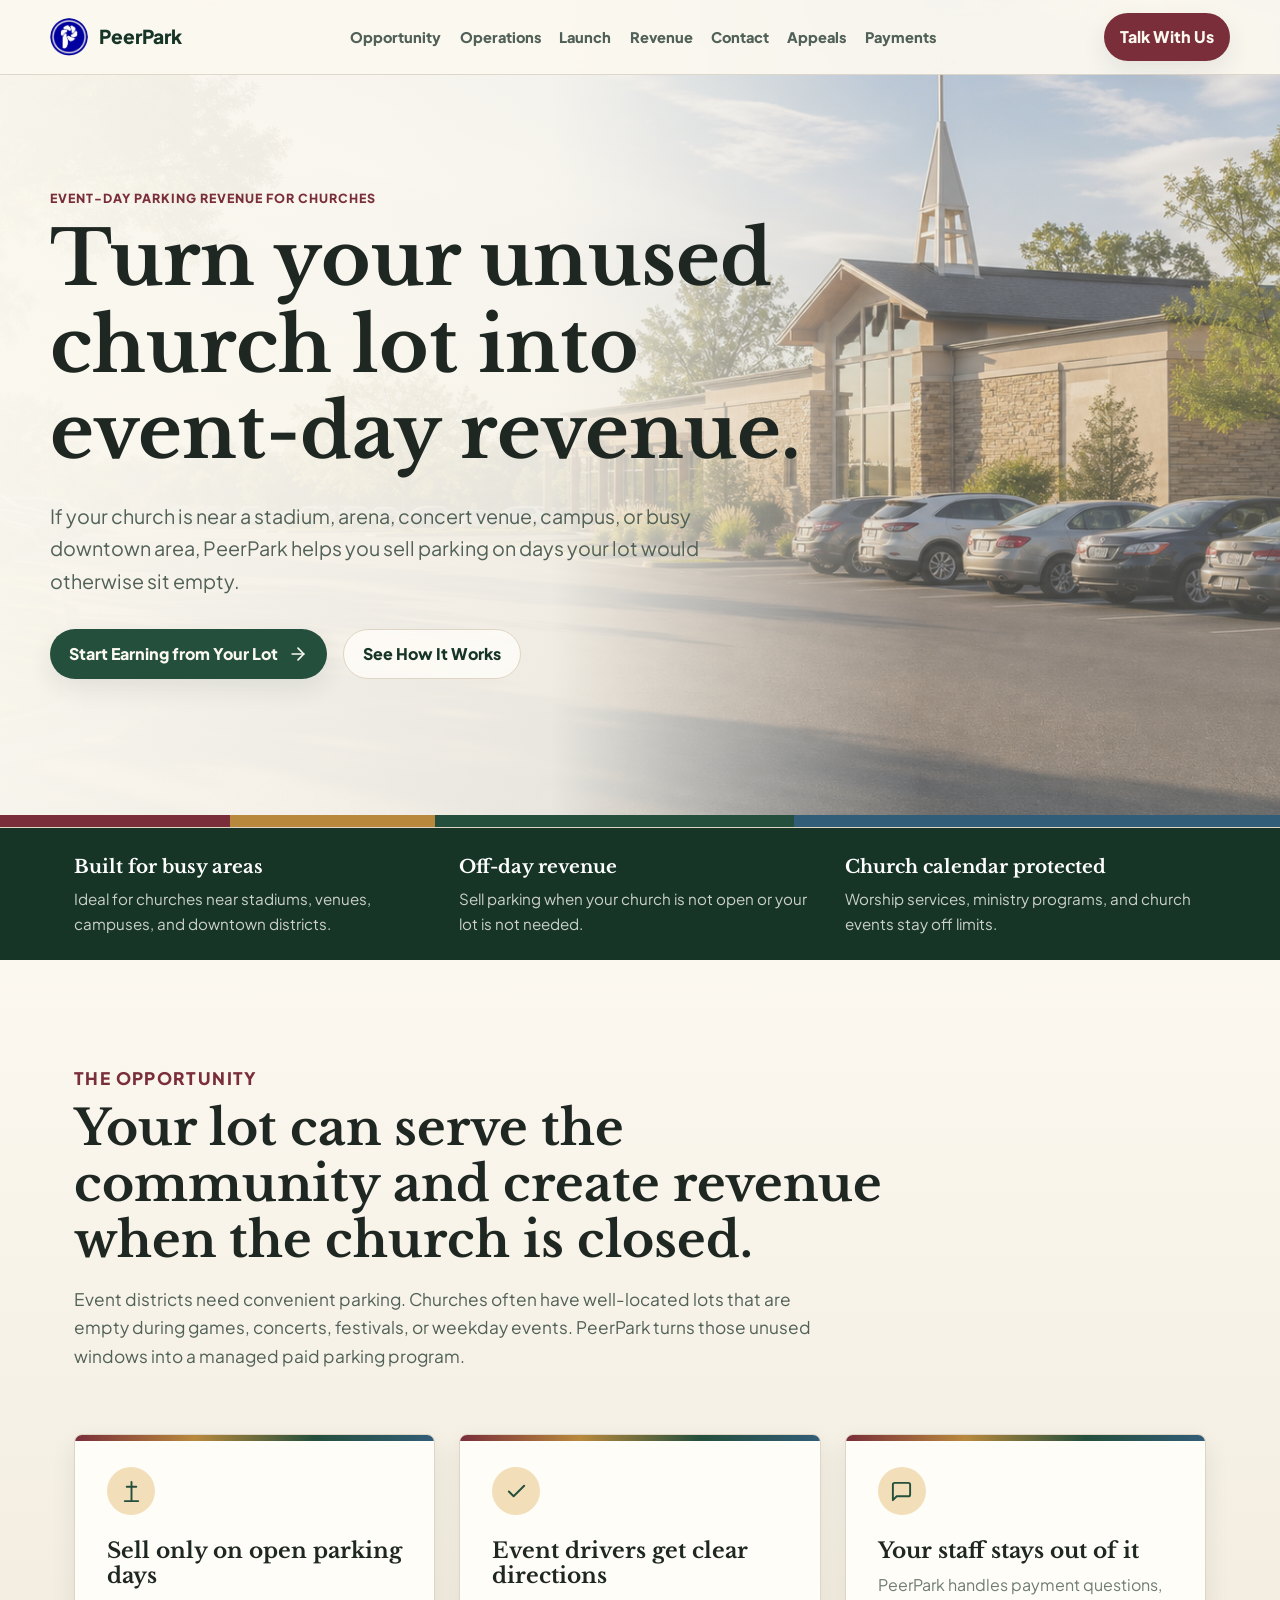
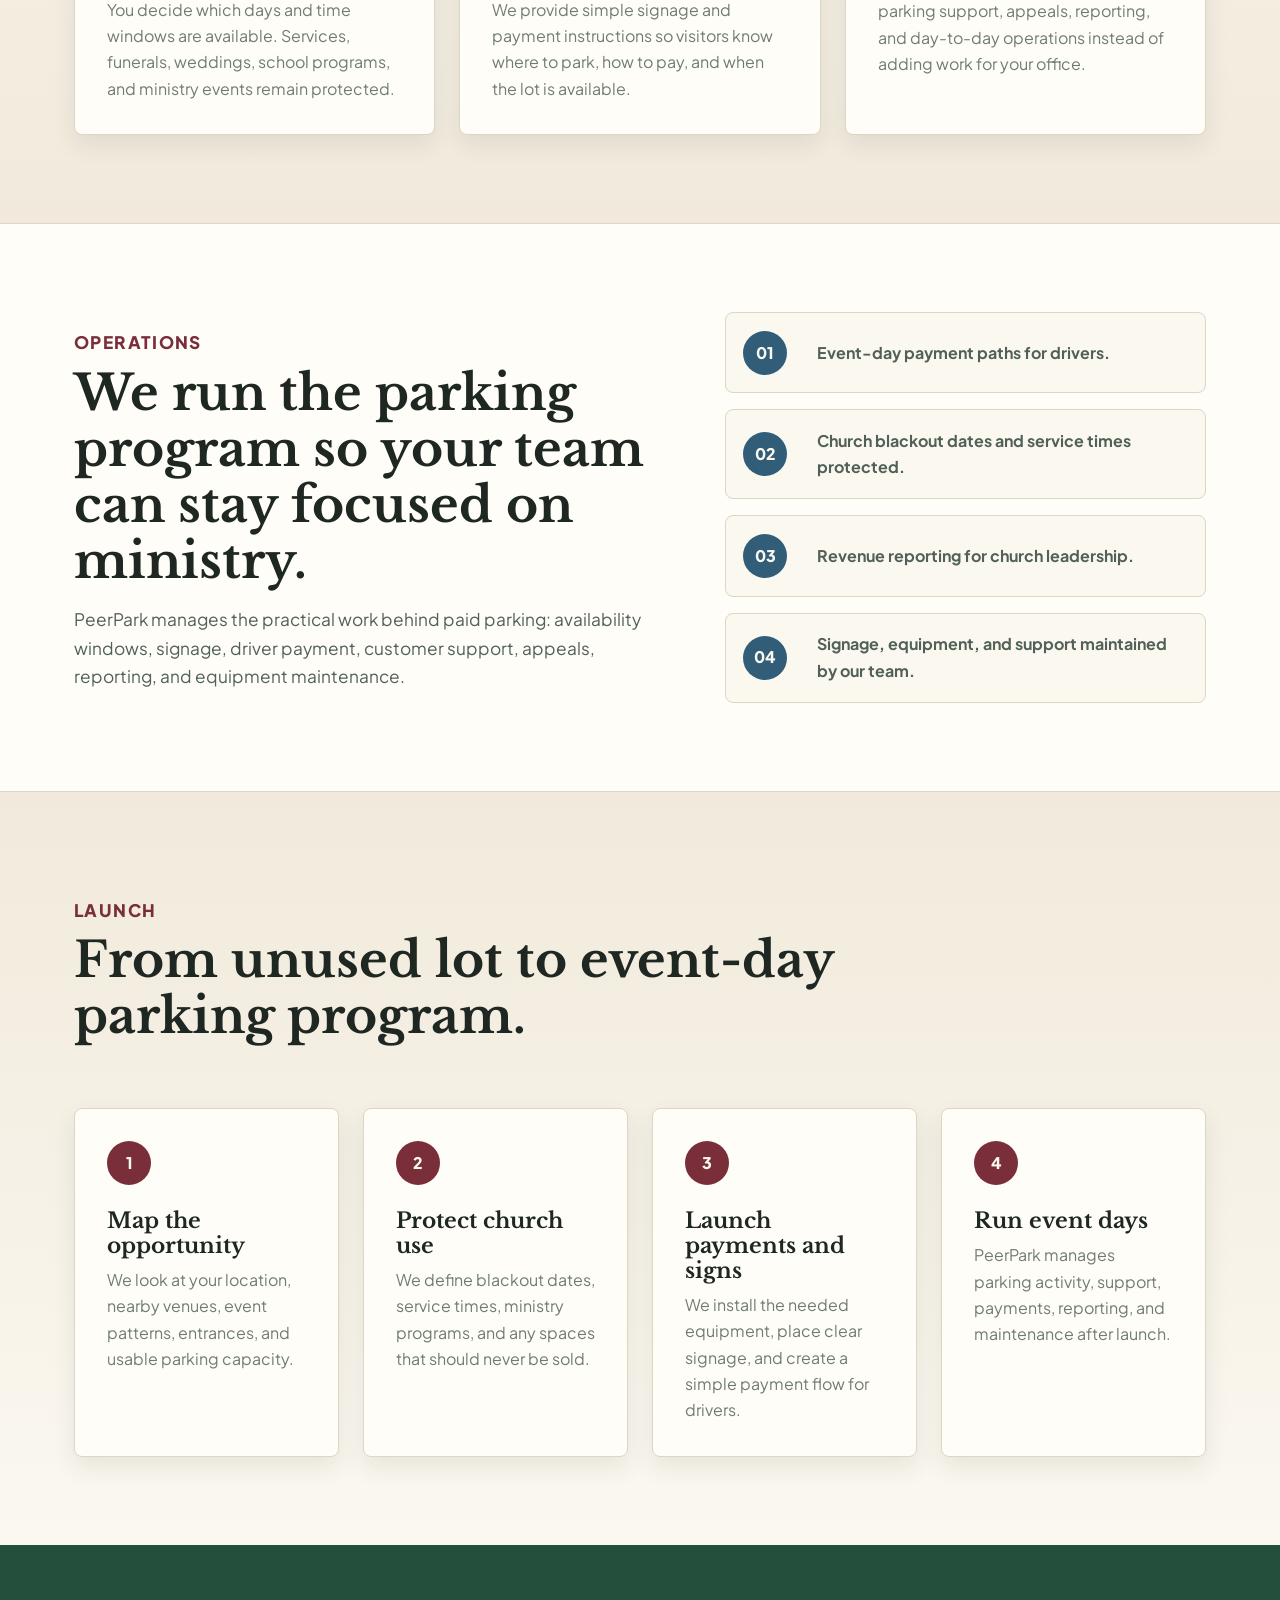
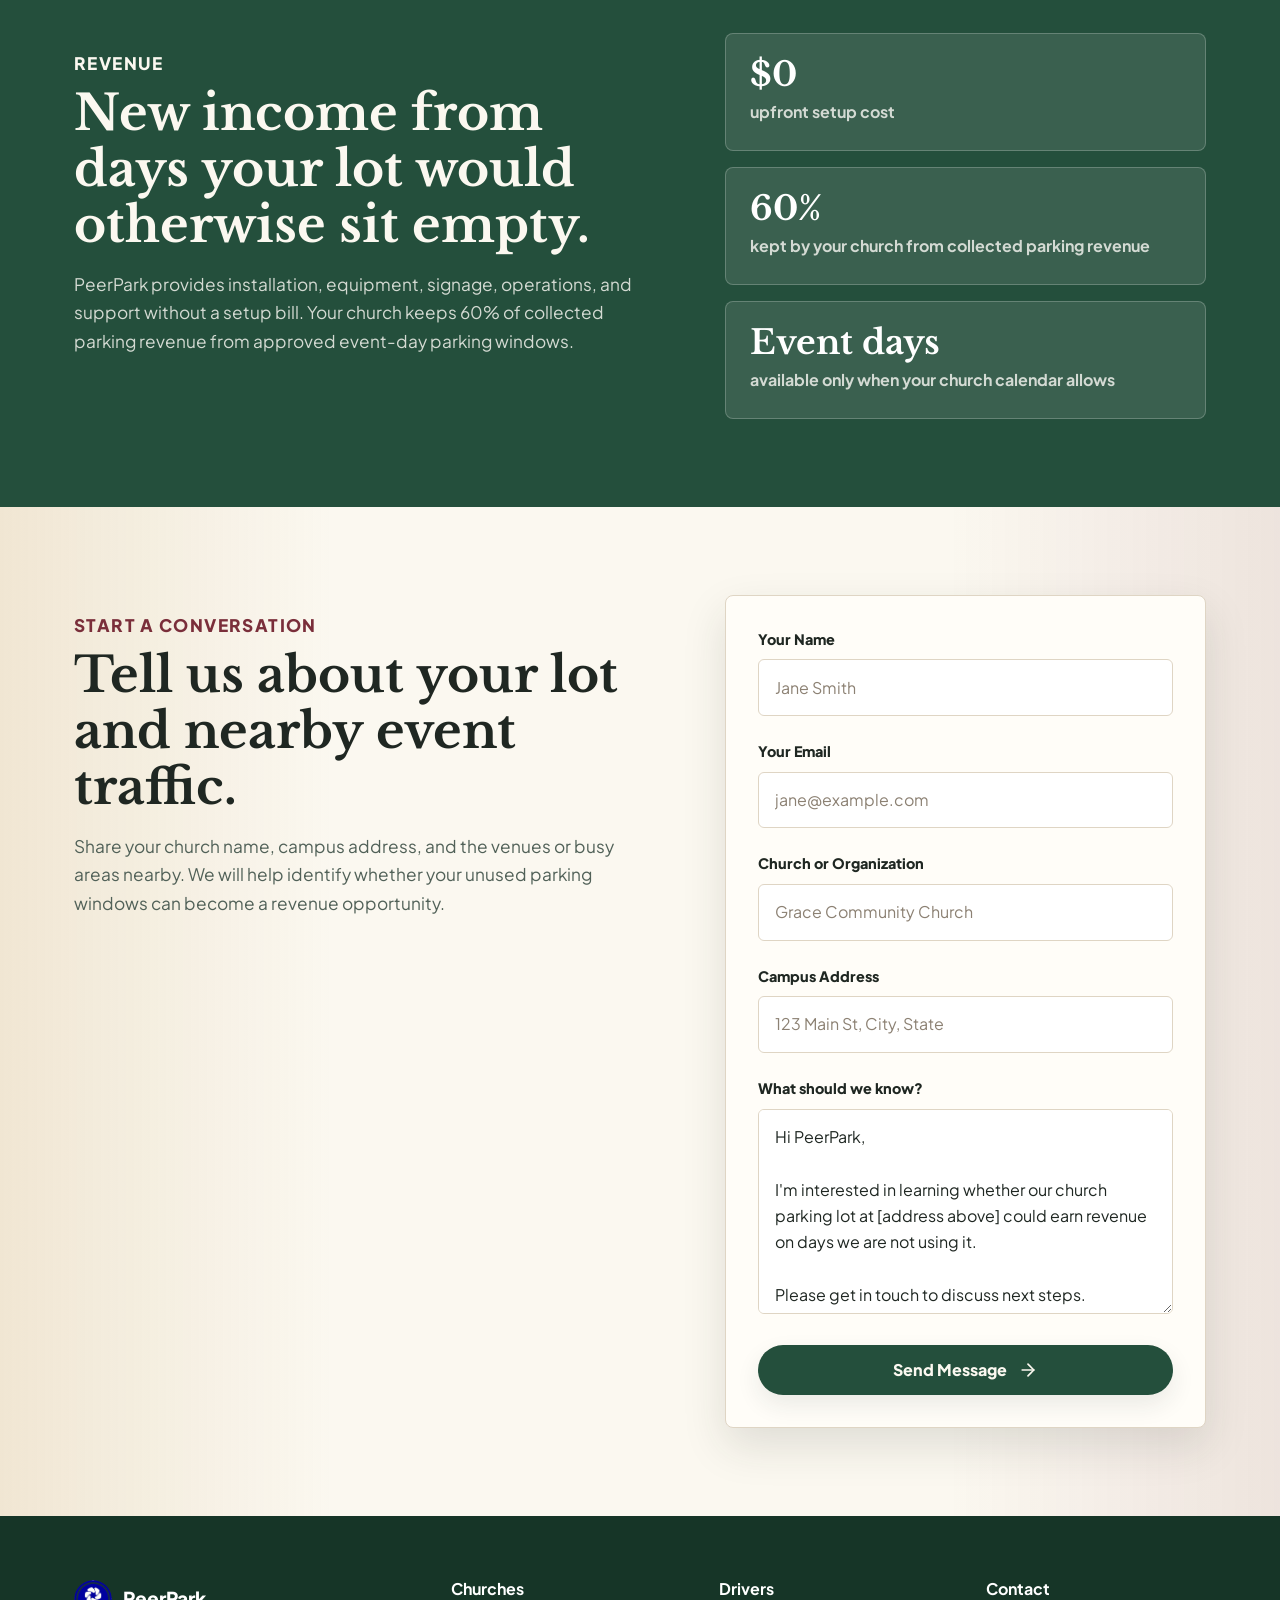
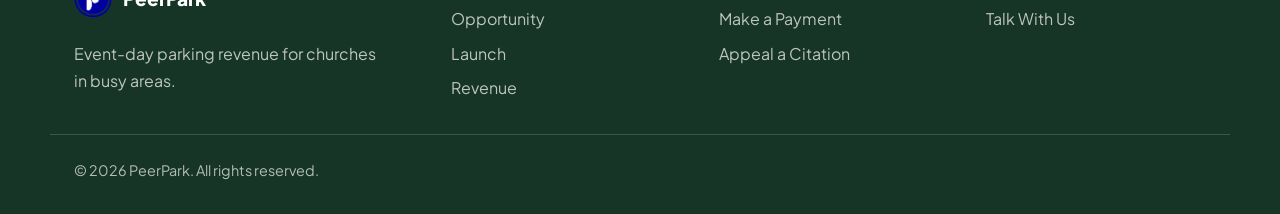
==== commit 8cd52b0f: "Clarify church event parking offer" ====
--- a/public/index.html
+++ b/public/index.html
@@ -5,8 +5,8 @@
   <meta charset="UTF-8">
   <meta name="viewport" content="width=device-width, initial-scale=1.0">
   <meta name="description"
-    content="PeerPark helps churches protect parking for worship, weekday ministry, staff, and guests with hospitality-minded parking operations.">
-  <title>PeerPark | Church Parking with Hospitality</title>
+    content="PeerPark helps churches near stadiums, arenas, campuses, and busy districts sell parking on days their lots are not being used.">
+  <title>PeerPark | Event-Day Parking Revenue for Churches</title>
 
   <link rel="preconnect" href="https://fonts.googleapis.com">
   <link rel="preconnect" href="https://fonts.gstatic.com" crossorigin>
@@ -28,10 +28,10 @@
       </a>
 
       <ul class="navbar__links">
-        <li><a href="#churches" class="navbar__link">Churches</a></li>
-        <li><a href="#care" class="navbar__link">Driver Care</a></li>
-        <li><a href="#setup" class="navbar__link">Setup</a></li>
-        <li><a href="#value" class="navbar__link">Cost</a></li>
+        <li><a href="#churches" class="navbar__link">Opportunity</a></li>
+        <li><a href="#care" class="navbar__link">Operations</a></li>
+        <li><a href="#setup" class="navbar__link">Launch</a></li>
+        <li><a href="#value" class="navbar__link">Revenue</a></li>
         <li><a href="#contact" class="navbar__link">Contact</a></li>
         <li><a href="appeals.html" class="navbar__link">Appeals</a></li>
         <li><a href="payments.html" class="navbar__link">Payments</a></li>
@@ -48,23 +48,23 @@
       <div class="hero__shade"></div>
 
       <div class="hero__content">
-        <p class="eyebrow">Hospitality-minded parking support</p>
-        <h1>Protect your church lot while welcoming your community.</h1>
+        <p class="eyebrow">Event-day parking revenue for churches</p>
+        <h1>Turn your unused church lot into event-day revenue.</h1>
         <p class="hero__lead">
-          PeerPark keeps parking available for worship, staff, guests, weekday ministry, and special services without
-          turning your church office into a parking office.
+          If your church is near a stadium, arena, concert venue, campus, or busy downtown area, PeerPark helps you sell
+          parking on days your lot would otherwise sit empty.
         </p>
 
         <div class="hero__actions">
           <a href="#contact" class="btn btn--primary">
-            Schedule a Conversation
+            Start Earning from Your Lot
             <svg xmlns="http://www.w3.org/2000/svg" width="24" height="24" viewBox="0 0 24 24" fill="none"
               stroke="currentColor" stroke-width="2" stroke-linecap="round" stroke-linejoin="round" aria-hidden="true">
               <path d="M5 12h14" />
               <path d="m12 5 7 7-7 7" />
             </svg>
           </a>
-          <a href="#churches" class="btn btn--secondary">See the Approach</a>
+          <a href="#setup" class="btn btn--secondary">See How It Works</a>
         </div>
       </div>
     </section>
@@ -72,16 +72,16 @@
     <section class="welcome-strip" aria-label="PeerPark church parking highlights">
       <div class="container welcome-strip__inner">
         <div>
-          <strong>Sunday ready</strong>
-          <span>Rules shaped around worship times and church events.</span>
+          <strong>Built for busy areas</strong>
+          <span>Ideal for churches near stadiums, venues, campuses, and downtown districts.</span>
         </div>
         <div>
-          <strong>Staff light</strong>
-          <span>We handle notices, payments, questions, and appeals.</span>
+          <strong>Off-day revenue</strong>
+          <span>Sell parking when your church is not open or your lot is not needed.</span>
         </div>
         <div>
-          <strong>No upfront cost</strong>
-          <span>Equipment, signage, and setup are included.</span>
+          <strong>Church calendar protected</strong>
+          <span>Worship services, ministry programs, and church events stay off limits.</span>
         </div>
       </div>
     </section>
@@ -89,11 +89,12 @@
     <section class="section churches" id="churches">
       <div class="container">
         <div class="section__header">
-          <p class="eyebrow">For church campuses</p>
-          <h2>Parking management that feels calm, clear, and appropriate for ministry.</h2>
+          <p class="eyebrow">The opportunity</p>
+          <h2>Your lot can serve the community and create revenue when the church is closed.</h2>
           <p>
-            Many churches have lots that are busy on Sundays, used throughout the week, and vulnerable to neighborhood
-            overflow. PeerPark gives you a practical way to protect those spaces without creating an adversarial tone.
+            Event districts need convenient parking. Churches often have well-located lots that are empty during games,
+            concerts, festivals, or weekday events. PeerPark turns those unused windows into a managed paid parking
+            program.
           </p>
         </div>
 
@@ -107,10 +108,10 @@
                 <path d="M5 22h14" />
               </svg>
             </div>
-            <h3>Worship-first scheduling</h3>
+            <h3>Sell only on open parking days</h3>
             <p>
-              We build rules around Sunday services, funerals, weddings, office hours, school programs, rentals, and
-              special events.
+              You decide which days and time windows are available. Services, funerals, weddings, school programs, and
+              ministry events remain protected.
             </p>
           </article>
 
@@ -121,10 +122,10 @@
                 <path d="M20 6 9 17l-5-5" />
               </svg>
             </div>
-            <h3>Clear, gracious signage</h3>
+            <h3>Event drivers get clear directions</h3>
             <p>
-              Drivers see plain instructions before there is a problem, with language that fits a church campus rather
-              than a commercial parking lot.
+              We provide simple signage and payment instructions so visitors know where to park, how to pay, and when
+              the lot is available.
             </p>
           </article>
 
@@ -135,10 +136,10 @@
                 <path d="M21 15a2 2 0 0 1-2 2H7l-4 4V5a2 2 0 0 1 2-2h14a2 2 0 0 1 2 2z" />
               </svg>
             </div>
-            <h3>Questions come to us</h3>
+            <h3>Your staff stays out of it</h3>
             <p>
-              Payment questions, citation lookups, appeal requests, and driver support go through PeerPark instead of
-              your church office.
+              PeerPark handles payment questions, parking support, appeals, reporting, and day-to-day operations instead
+              of adding work for your office.
             </p>
           </article>
         </div>
@@ -148,30 +149,30 @@
     <section class="section care" id="care">
       <div class="container care__layout">
         <div class="care__copy">
-          <p class="eyebrow">Driver care</p>
-          <h2>Firm enough to protect spaces. Human enough for your neighborhood.</h2>
+          <p class="eyebrow">Operations</p>
+          <h2>We run the parking program so your team can stay focused on ministry.</h2>
           <p>
-            The goal is not to make your lot feel policed. The goal is to make expectations visible, reserve parking
-            when your ministry needs it, and give every driver a clear next step if they have a question.
+            PeerPark manages the practical work behind paid parking: availability windows, signage, driver payment,
+            customer support, appeals, reporting, and equipment maintenance.
           </p>
         </div>
 
         <div class="care-list" aria-label="Driver care features">
           <div class="care-list__item">
             <span>01</span>
-            <p>Simple lookup and payment paths for drivers.</p>
+            <p>Event-day payment paths for drivers.</p>
           </div>
           <div class="care-list__item">
             <span>02</span>
-            <p>Appeals routed to PeerPark for review and response.</p>
+            <p>Church blackout dates and service times protected.</p>
           </div>
           <div class="care-list__item">
             <span>03</span>
-            <p>Reports for leadership without a complicated dashboard.</p>
+            <p>Revenue reporting for church leadership.</p>
           </div>
           <div class="care-list__item">
             <span>04</span>
-            <p>Equipment and signs maintained by our team.</p>
+            <p>Signage, equipment, and support maintained by our team.</p>
           </div>
         </div>
       </div>
@@ -180,30 +181,30 @@
     <section class="section setup" id="setup">
       <div class="container">
         <div class="section__header">
-          <p class="eyebrow">Setup</p>
-          <h2>A practical plan for your actual campus rhythm.</h2>
+          <p class="eyebrow">Launch</p>
+          <h2>From unused lot to event-day parking program.</h2>
         </div>
 
         <div class="steps">
           <article class="step">
             <span class="step__number">1</span>
-            <h3>Walk the property</h3>
-            <p>We learn where guests park, where staff park, and when the lot is under pressure.</p>
+            <h3>Map the opportunity</h3>
+            <p>We look at your location, nearby venues, event patterns, entrances, and usable parking capacity.</p>
           </article>
           <article class="step">
             <span class="step__number">2</span>
-            <h3>Set the schedule</h3>
-            <p>We define the days, hours, and exceptions that make sense for worship and weekday ministry.</p>
+            <h3>Protect church use</h3>
+            <p>We define blackout dates, service times, ministry programs, and any spaces that should never be sold.</p>
           </article>
           <article class="step">
             <span class="step__number">3</span>
-            <h3>Install and explain</h3>
-            <p>We place equipment and signage with clear communication for your team and your drivers.</p>
+            <h3>Launch payments and signs</h3>
+            <p>We install the needed equipment, place clear signage, and create a simple payment flow for drivers.</p>
           </article>
           <article class="step">
             <span class="step__number">4</span>
-            <h3>Operate with care</h3>
-            <p>PeerPark manages monitoring, notices, payments, appeals, reporting, and maintenance.</p>
+            <h3>Run event days</h3>
+            <p>PeerPark manages parking activity, support, payments, reporting, and maintenance after launch.</p>
           </article>
         </div>
       </div>
@@ -212,11 +213,11 @@
     <section class="section value" id="value">
       <div class="container value__layout">
         <div class="value__panel">
-          <p class="eyebrow">Cost</p>
-          <h2>No upfront fee for the church.</h2>
+          <p class="eyebrow">Revenue</p>
+          <h2>New income from days your lot would otherwise sit empty.</h2>
           <p>
             PeerPark provides installation, equipment, signage, operations, and support without a setup bill. Your church
-            keeps 60% of collected parking revenue.
+            keeps 60% of collected parking revenue from approved event-day parking windows.
           </p>
         </div>
 
@@ -227,11 +228,11 @@
           </div>
           <div>
             <strong>60%</strong>
-            <span>kept by your church</span>
+            <span>kept by your church from collected parking revenue</span>
           </div>
           <div>
-            <strong>1 team</strong>
-            <span>handling signs, payments, appeals, and support</span>
+            <strong>Event days</strong>
+            <span>available only when your church calendar allows</span>
           </div>
         </div>
       </div>
@@ -241,10 +242,10 @@
       <div class="container cta__layout">
         <div class="cta__copy">
           <p class="eyebrow">Start a conversation</p>
-          <h2>Tell us what is happening in your lot.</h2>
+          <h2>Tell us about your lot and nearby event traffic.</h2>
           <p>
-            Share your church name, campus address, and the times parking is hardest to protect. We will follow up with
-            a simple next step.
+            Share your church name, campus address, and the venues or busy areas nearby. We will help identify whether
+            your unused parking windows can become a revenue opportunity.
           </p>
         </div>
 
@@ -280,7 +281,7 @@
             <label for="message" class="contact-form__label">What should we know?</label>
             <textarea id="message" name="message" class="contact-form__textarea" rows="4">Hi PeerPark,
 
-I'm interested in learning more about parking support for our church campus at [address above].
+I'm interested in learning whether our church parking lot at [address above] could earn revenue on days we are not using it.
 
 Please get in touch to discuss next steps.
 
@@ -309,14 +310,14 @@
           </span>
           PeerPark
         </div>
-        <p>Church parking operations with a hospitality-first tone.</p>
+        <p>Event-day parking revenue for churches in busy areas.</p>
       </div>
 
       <div class="footer__column">
         <h4>Churches</h4>
-        <a href="#churches">Approach</a>
-        <a href="#setup">Setup</a>
-        <a href="#value">Cost</a>
+        <a href="#churches">Opportunity</a>
+        <a href="#setup">Launch</a>
+        <a href="#value">Revenue</a>
       </div>
 
       <div class="footer__column">
